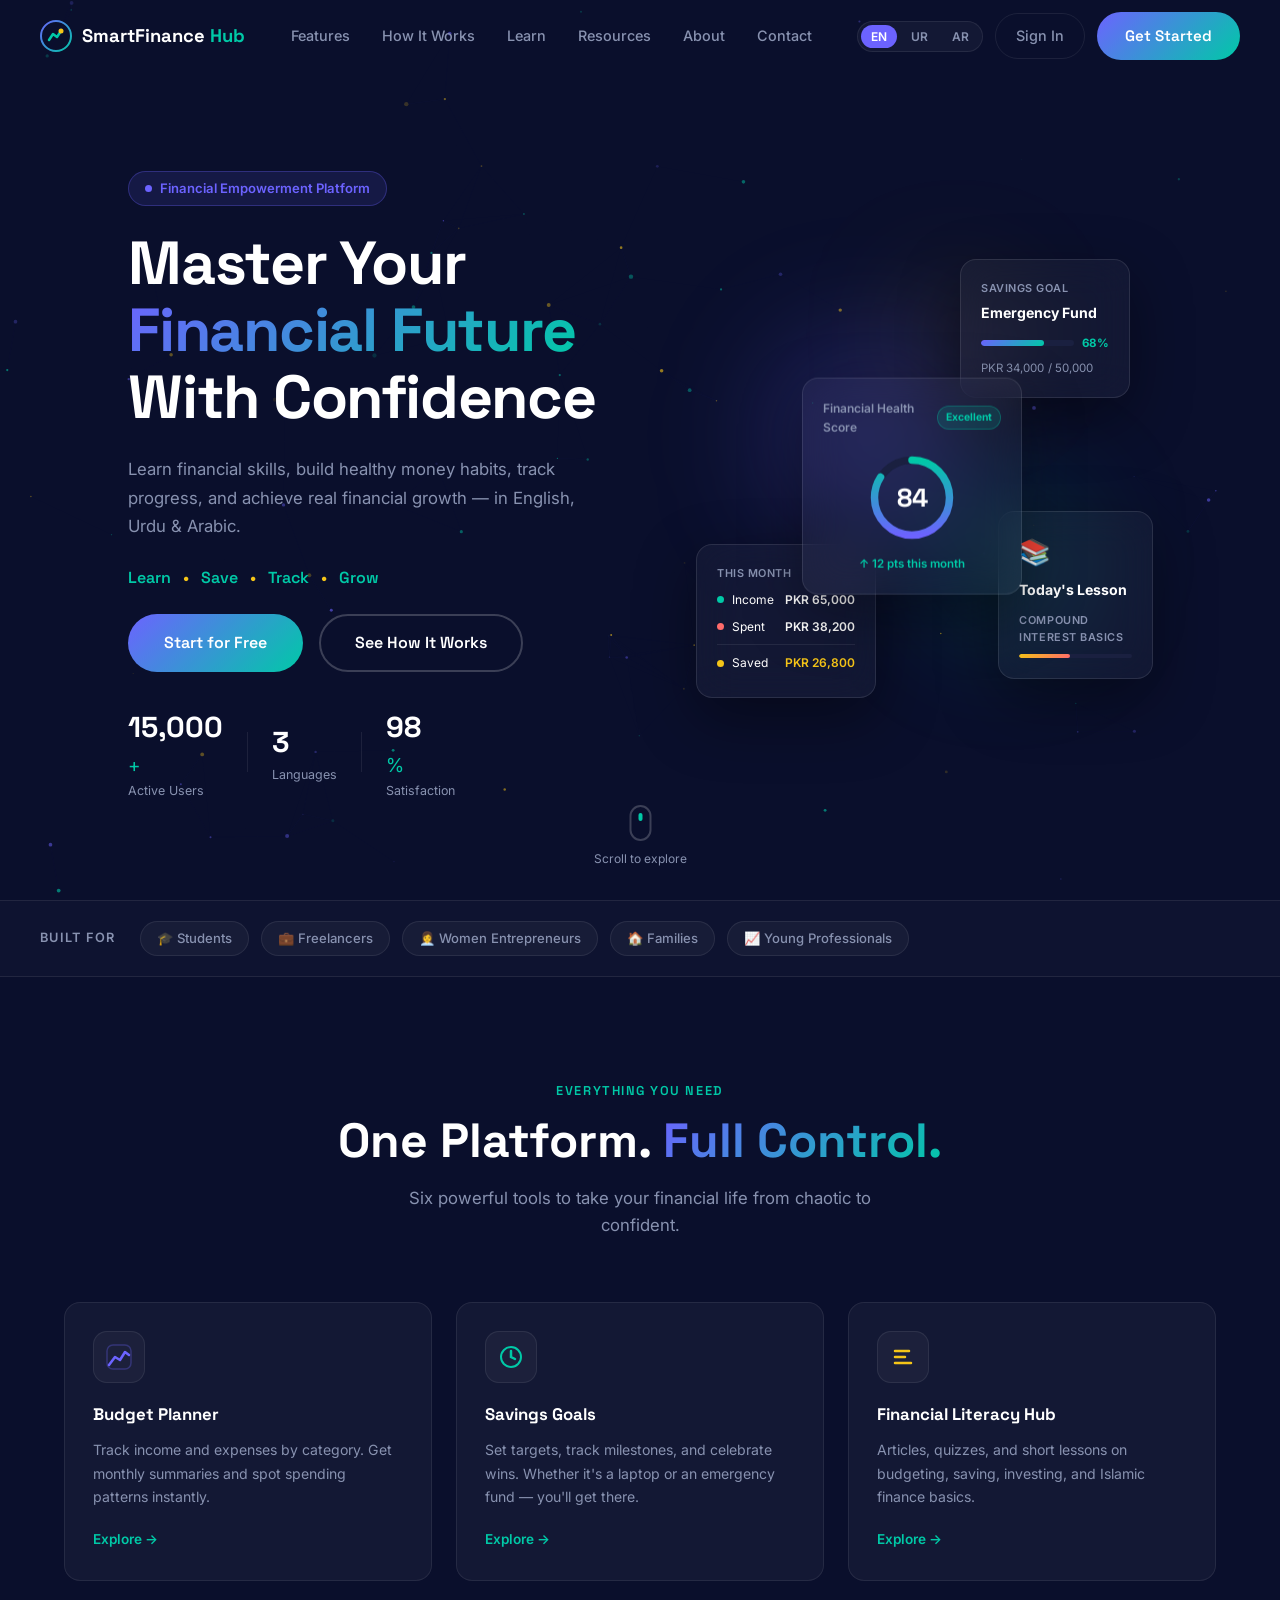
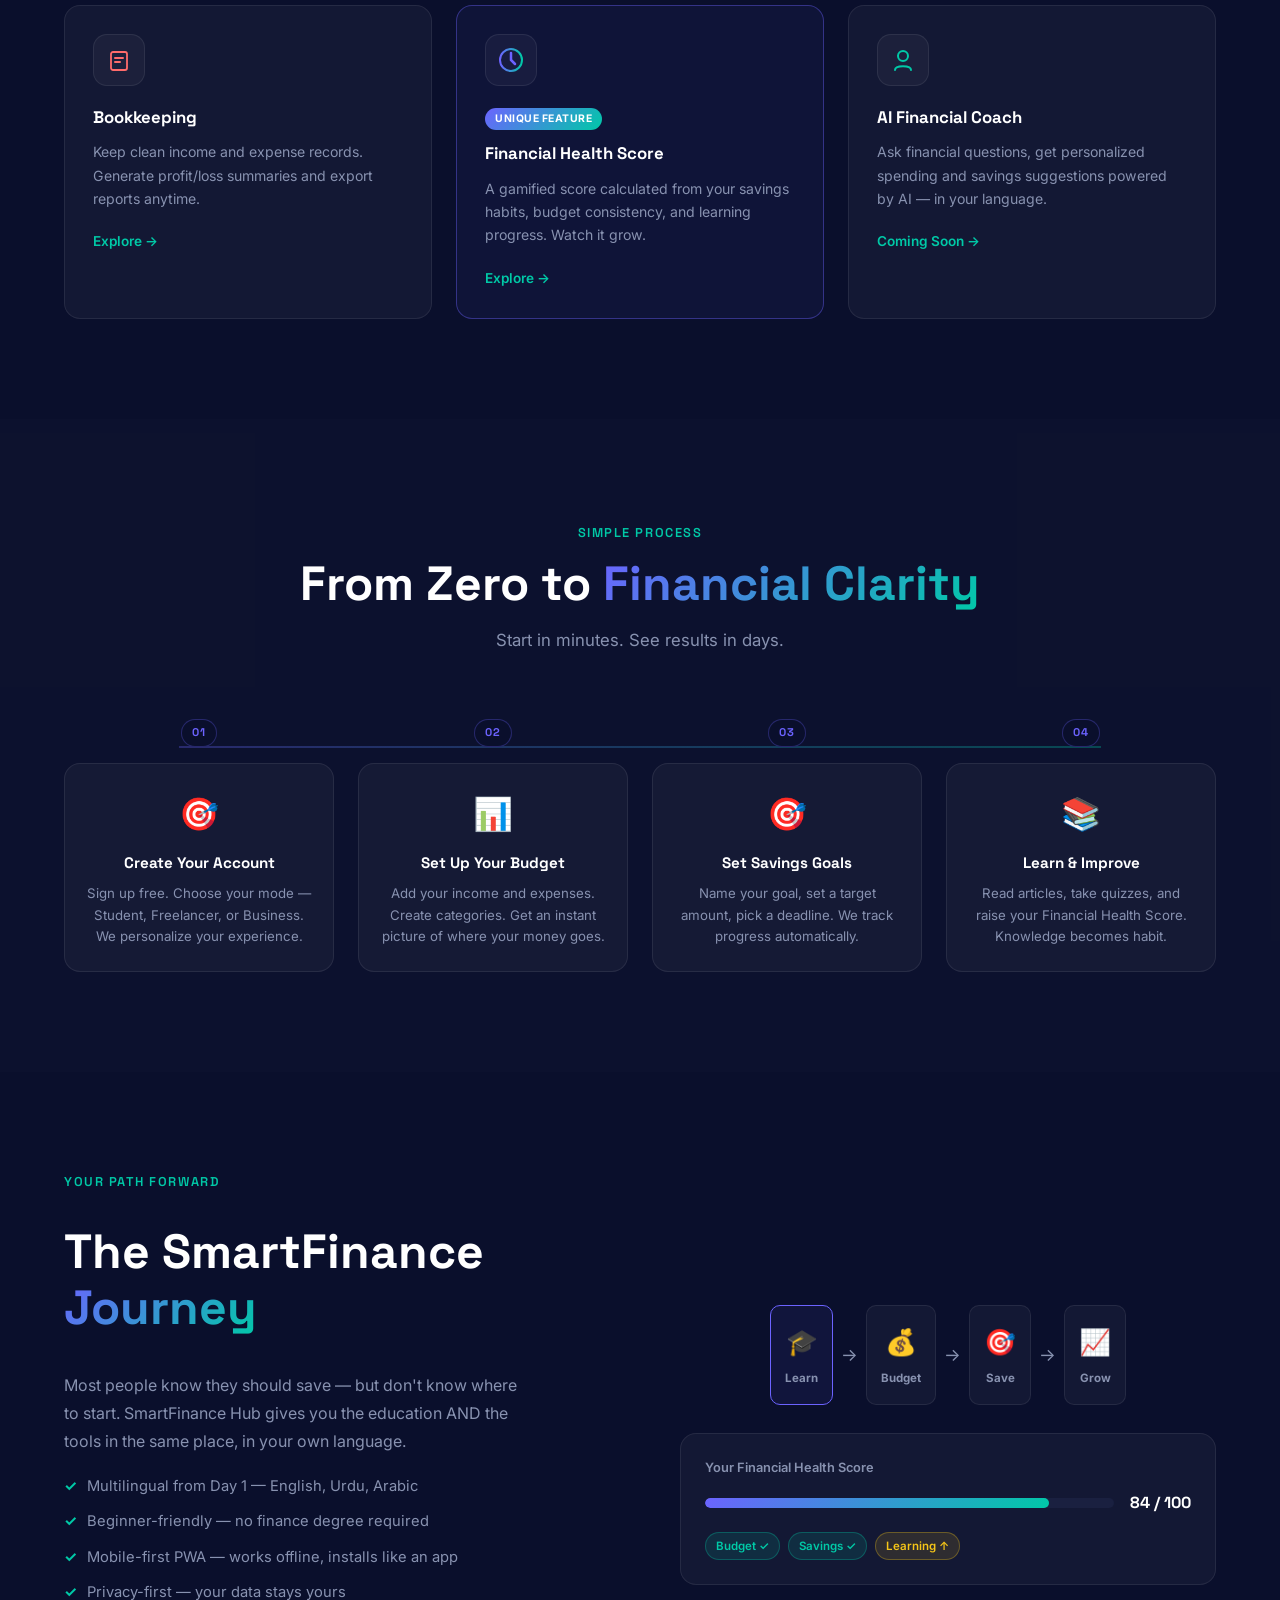
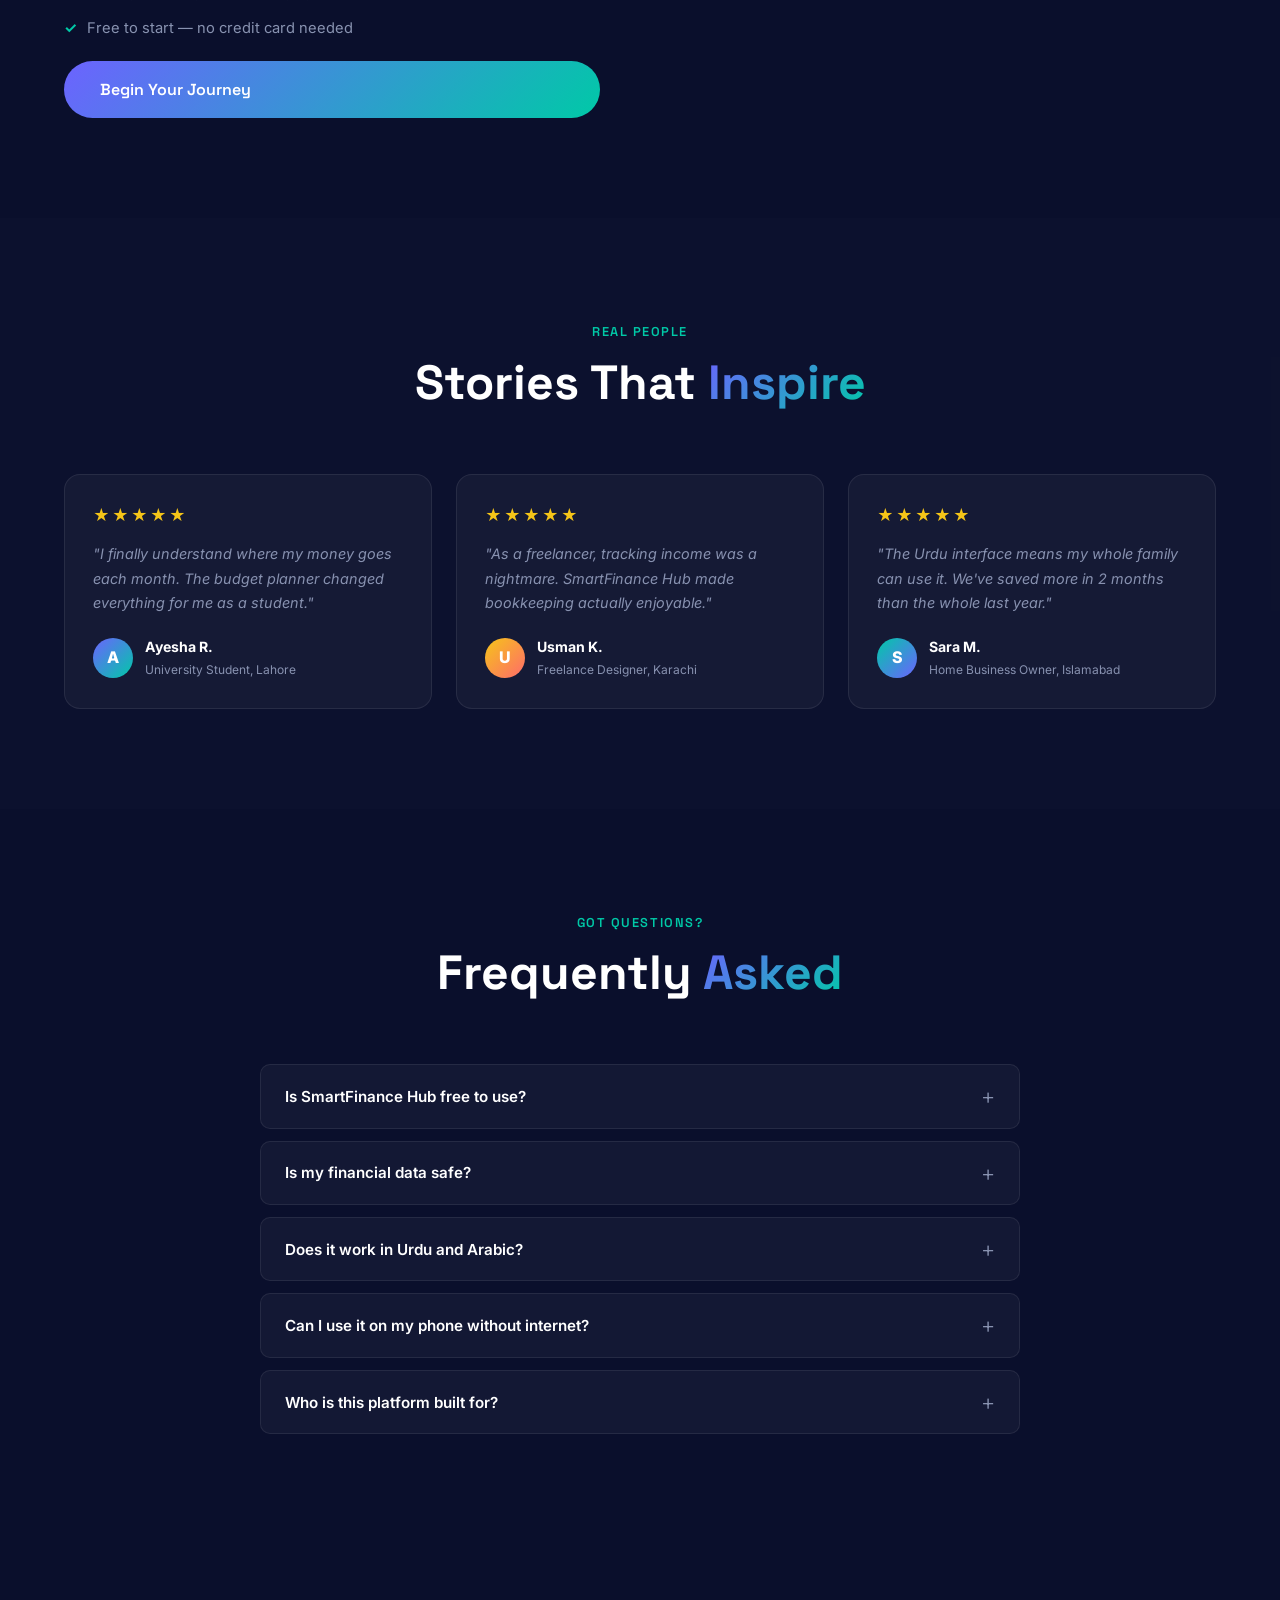
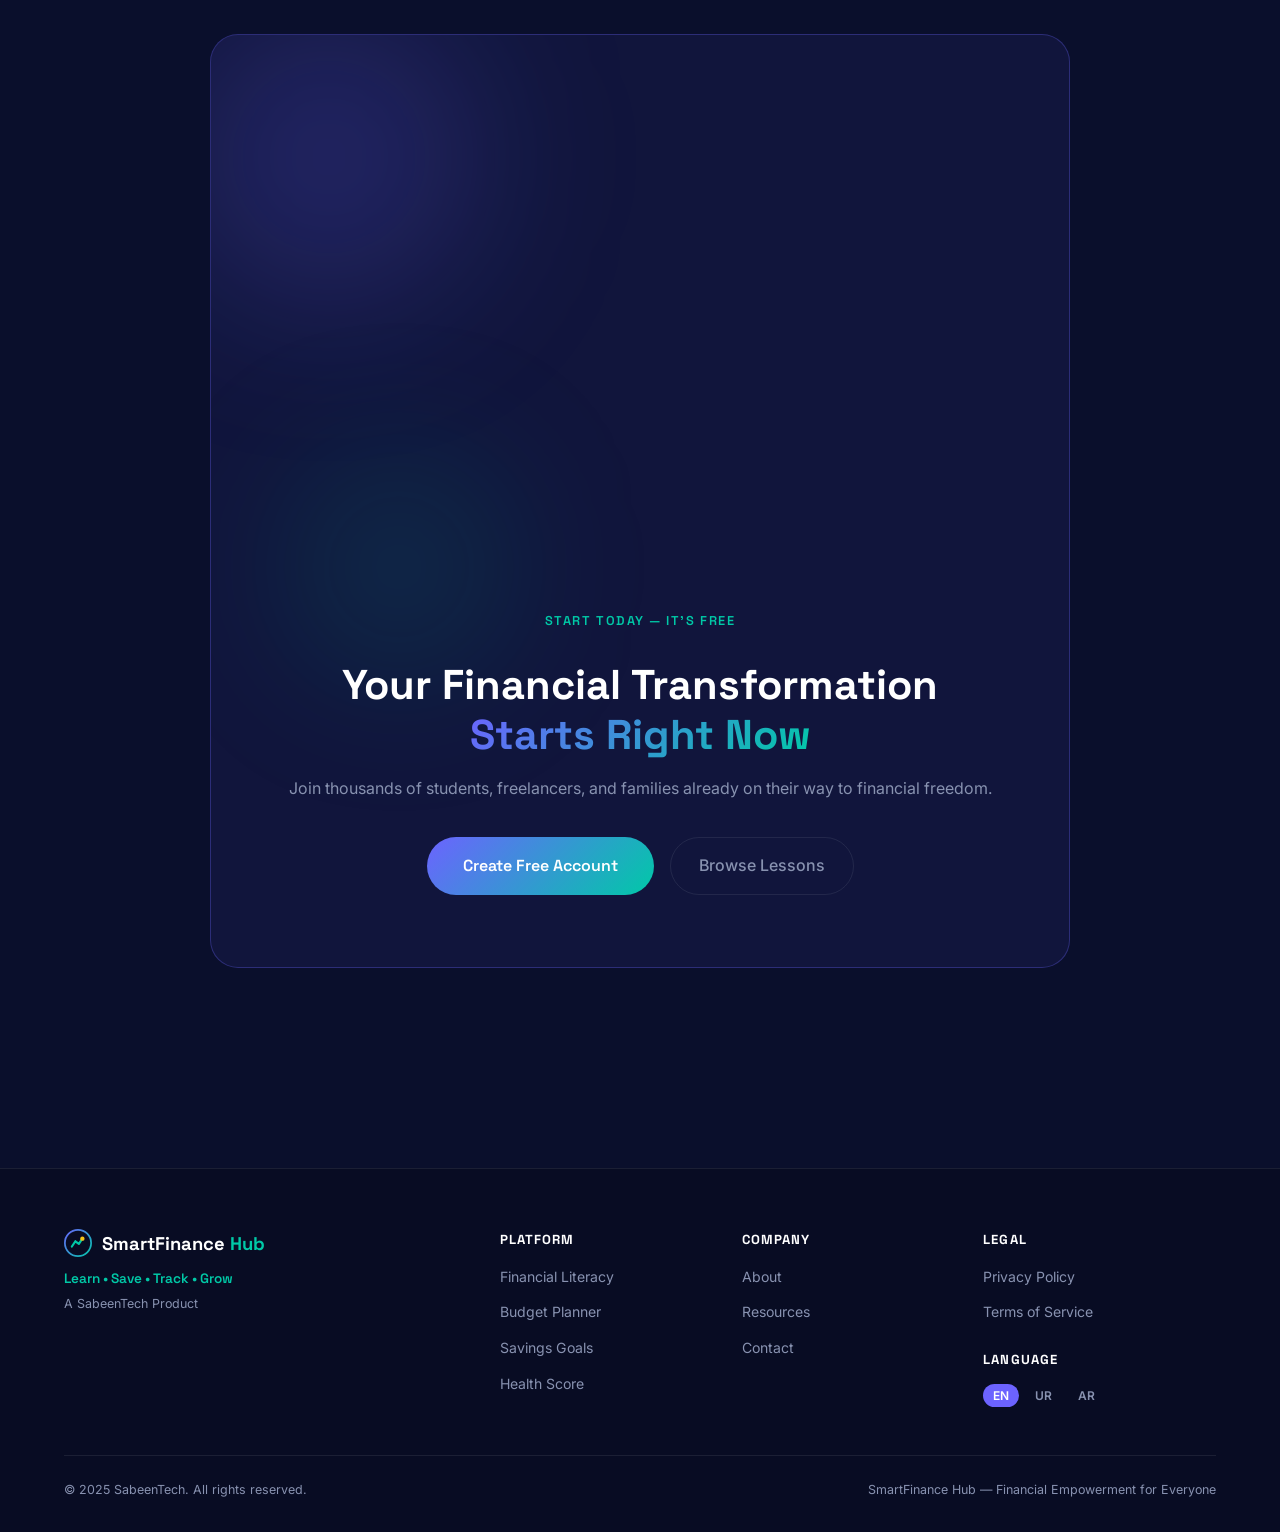
==== index.html @ 2ecd9e97 "Update index.html" ====
<!DOCTYPE html>
<html lang="en">
<head>
  <meta charset="UTF-8" />
  <meta name="viewport" content="width=device-width, initial-scale=1.0" />
  <meta name="theme-color" content="#0A0F2C" />
  <meta name="description" content="SmartFinance Hub – Learn, Save, Track, Grow. Your multilingual financial empowerment platform." />
  <title>SmartFinance Hub | Learn • Save • Track • Grow</title>
  <link rel="manifest" href="manifest.json" />
  <link rel="preconnect" href="https://fonts.googleapis.com" />
  <link rel="preconnect" href="https://fonts.gstatic.com" crossorigin />
  <link href="https://fonts.googleapis.com/css2?family=Inter:wght@300;400;500;600;700;800;900&family=Space+Grotesk:wght@400;500;600;700&display=swap" rel="stylesheet" />
  <link rel="stylesheet" href="css/style.css" />
  <link rel="stylesheet" href="css/components.css" />
</head>
<body>

<!-- ═══════════════════════════════════════════
     PARTICLE CANVAS (background)
═══════════════════════════════════════════ -->
<canvas id="particles"></canvas>

<!-- ═══════════════════════════════════════════
     NAVBAR
═══════════════════════════════════════════ -->
<nav class="navbar" id="navbar">
  <div class="nav-container">
    <a href="index.html" class="nav-logo">
      <div class="logo-icon">
        <svg width="32" height="32" viewBox="0 0 32 32" fill="none">
          <circle cx="16" cy="16" r="15" stroke="url(#lg1)" stroke-width="2"/>
          <path d="M9 20 L13 14 L17 17 L21 11" stroke="#00C9A7" stroke-width="2.5" stroke-linecap="round" stroke-linejoin="round"/>
          <circle cx="21" cy="11" r="2.5" fill="#F5C518"/>
          <defs>
            <linearGradient id="lg1" x1="0" y1="0" x2="32" y2="32" gradientUnits="userSpaceOnUse">
              <stop stop-color="#6C63FF"/><stop offset="1" stop-color="#00C9A7"/>
            </linearGradient>
          </defs>
        </svg>
      </div>
      <span class="logo-text">SmartFinance<span class="logo-accent"> Hub</span></span>
    </a>

    <ul class="nav-links" id="navLinks">
      <li><a href="#features" class="nav-link">Features</a></li>
      <li><a href="#how-it-works" class="nav-link">How It Works</a></li>
      <li><a href="pages/learn.html" class="nav-link">Learn</a></li>
      <li><a href="pages/resources.html" class="nav-link">Resources</a></li>
      <li><a href="pages/about.html" class="nav-link">About</a></li>
      <li><a href="pages/contact.html" class="nav-link">Contact</a></li>
    </ul>

    <div class="nav-actions">
      <div class="lang-switcher">
        <button class="lang-btn active" data-lang="en">EN</button>
        <button class="lang-btn" data-lang="ur">UR</button>
        <button class="lang-btn" data-lang="ar">AR</button>
      </div>
      <a href="auth/login.html" class="btn-ghost">Sign In</a>
      <a href="auth/signup.html" class="btn-primary">Get Started</a>
      <button class="hamburger" id="hamburger" aria-label="Menu">
        <span></span><span></span><span></span>
      </button>
    </div>
  </div>
</nav>

<!-- ═══════════════════════════════════════════
     HERO SECTION
═══════════════════════════════════════════ -->
<section class="hero" id="hero">
  <div class="hero-container">
    <div class="hero-left">
      <div class="hero-badge reveal">
        <span class="badge-dot"></span>
        Financial Empowerment Platform
      </div>
      <h1 class="hero-title reveal">
        Master Your<br/>
        <span class="gradient-text">Financial Future</span><br/>
        With Confidence
      </h1>
      <p class="hero-subtitle reveal">
        Learn financial skills, build healthy money habits, track progress, and achieve real financial growth — in English, Urdu & Arabic.
      </p>
      <div class="hero-tagline reveal">
        <span>Learn</span><span class="dot">•</span>
        <span>Save</span><span class="dot">•</span>
        <span>Track</span><span class="dot">•</span>
        <span>Grow</span>
      </div>
      <div class="hero-cta reveal">
        <a href="auth/signup.html" class="btn-primary btn-lg">Start for Free</a>
        <a href="#how-it-works" class="btn-outline btn-lg">See How It Works</a>
      </div>
      <div class="hero-stats reveal">
        <div class="stat">
          <span class="stat-num" data-target="15000">0</span><span class="stat-plus">+</span>
          <span class="stat-label">Active Users</span>
        </div>
        <div class="stat-divider"></div>
        <div class="stat">
          <span class="stat-num" data-target="3">0</span>
          <span class="stat-label">Languages</span>
        </div>
        <div class="stat-divider"></div>
        <div class="stat">
          <span class="stat-num" data-target="98">0</span><span class="stat-plus">%</span>
          <span class="stat-label">Satisfaction</span>
        </div>
      </div>
    </div>

    <div class="hero-right reveal">
      <div class="hero-3d-scene">
        <!-- Central Dashboard Card -->
        <div class="card-3d card-main float-1">
          <div class="card-header">
            <span class="card-title">Financial Health Score</span>
            <span class="score-badge">Excellent</span>
          </div>
          <div class="score-ring-wrap">
            <svg class="score-ring" viewBox="0 0 120 120">
              <circle cx="60" cy="60" r="50" fill="none" stroke="#1a2040" stroke-width="10"/>
              <circle cx="60" cy="60" r="50" fill="none" stroke="url(#scoreGrad)" stroke-width="10"
                stroke-dasharray="314" stroke-dashoffset="50" stroke-linecap="round"
                transform="rotate(-90 60 60)"/>
              <defs>
                <linearGradient id="scoreGrad" x1="0%" y1="0%" x2="100%" y2="0%">
                  <stop offset="0%" stop-color="#6C63FF"/>
                  <stop offset="100%" stop-color="#00C9A7"/>
                </linearGradient>
              </defs>
            </svg>
            <div class="score-value">84</div>
          </div>
          <div class="card-footer-row">
            <span class="up-arrow">↑ 12 pts this month</span>
          </div>
        </div>
        <!-- Learn Card -->
        <div class="card-3d card-learn float-1" style="animation-delay:1s">
          <div class="learn-icon">📚</div>
          <div class="mini-goal">Today's Lesson</div>
          <div class="mini-label">Compound Interest Basics</div>
          <div class="learn-progress">
            <div class="learn-bar" style="width:45%"></div>
          </div>
        </div>
        
        <!-- Savings Goal Card -->
        <div class="card-3d card-savings float-2">
          <div class="mini-label">Savings Goal</div>
          <div class="mini-goal">Emergency Fund</div>
          <div class="progress-bar-wrap">
            <div class="progress-bar-bg">
              <div class="progress-bar-fill" style="width:68%"></div>
            </div>
            <span class="progress-pct">68%</span>
          </div>
          <div class="mini-amounts">
            <span>PKR 34,000</span><span>/ 50,000</span>
          </div>
        </div>

        <!-- Budget Card -->
        <div class="card-3d card-budget float-3">
          <div class="mini-label">This Month</div>
          <div class="budget-row">
            <span class="budget-dot green"></span>
            <span>Income</span>
            <span class="budget-val">PKR 65,000</span>
          </div>
          <div class="budget-row">
            <span class="budget-dot red"></span>
            <span>Spent</span>
            <span class="budget-val">PKR 38,200</span>
          </div>
          <div class="budget-row saved">
            <span class="budget-dot gold"></span>
            <span>Saved</span>
            <span class="budget-val gold-txt">PKR 26,800</span>
          </div>
        </div>

        <!-- Glow Orbs -->
        <div class="orb orb-1"></div>
        <div class="orb orb-2"></div>
        <div class="orb orb-3"></div>
      </div>
    </div>
  </div>

  <!-- Scroll indicator -->
  <div class="scroll-indicator">
    <div class="scroll-mouse"><div class="scroll-wheel"></div></div>
    <span>Scroll to explore</span>
  </div>
</section>

<!-- ═══════════════════════════════════════════
     TRUSTED BY STRIP
═══════════════════════════════════════════ -->
<section class="trusted-strip">
  <div class="strip-container">
    <span class="strip-label">Built for</span>
    <div class="strip-tags">
      <span class="strip-tag">🎓 Students</span>
      <span class="strip-tag">💼 Freelancers</span>
      <span class="strip-tag">👩‍💼 Women Entrepreneurs</span>
      <span class="strip-tag">🏠 Families</span>
      <span class="strip-tag">📈 Young Professionals</span>
    </div>
  </div>
</section>

<!-- ═══════════════════════════════════════════
     FEATURES SECTION
═══════════════════════════════════════════ -->
<section class="features" id="features">
  <div class="section-container">
    <div class="section-header reveal">
      <div class="section-eyebrow">Everything You Need</div>
      <h2 class="section-title">One Platform. <span class="gradient-text">Full Control.</span></h2>
      <p class="section-sub">Six powerful tools to take your financial life from chaotic to confident.</p>
    </div>

    <div class="features-grid">

      <div class="feature-card reveal" data-delay="0">
        <div class="feature-icon-wrap" style="--icon-color:#6C63FF">
          <svg width="28" height="28" fill="none" viewBox="0 0 28 28">
            <path d="M4 22 L10 14 L15 17 L20 9 L24 12" stroke="#6C63FF" stroke-width="2.5" stroke-linecap="round" stroke-linejoin="round"/>
            <rect x="2" y="2" width="24" height="24" rx="6" stroke="#6C63FF" stroke-width="1.5" opacity="0.3"/>
          </svg>
        </div>
        <h3 class="feature-title">Budget Planner</h3>
        <p class="feature-desc">Track income and expenses by category. Get monthly summaries and spot spending patterns instantly.</p>
        <a href="pages/budget.html" class="feature-link">Explore →</a>
      </div>

      <div class="feature-card reveal" data-delay="100">
        <div class="feature-icon-wrap" style="--icon-color:#00C9A7">
          <svg width="28" height="28" fill="none" viewBox="0 0 28 28">
            <circle cx="14" cy="14" r="10" stroke="#00C9A7" stroke-width="2"/>
            <path d="M14 8 L14 14 L18 16" stroke="#00C9A7" stroke-width="2.5" stroke-linecap="round"/>
          </svg>
        </div>
        <h3 class="feature-title">Savings Goals</h3>
        <p class="feature-desc">Set targets, track milestones, and celebrate wins. Whether it's a laptop or an emergency fund — you'll get there.</p>
        <a href="pages/savings.html" class="feature-link">Explore →</a>
      </div>

      <div class="feature-card reveal" data-delay="200">
        <div class="feature-icon-wrap" style="--icon-color:#F5C518">
          <svg width="28" height="28" fill="none" viewBox="0 0 28 28">
            <path d="M6 20 h16 M6 14 h10 M6 8 h14" stroke="#F5C518" stroke-width="2.5" stroke-linecap="round"/>
          </svg>
        </div>
        <h3 class="feature-title">Financial Literacy Hub</h3>
        <p class="feature-desc">Articles, quizzes, and short lessons on budgeting, saving, investing, and Islamic finance basics.</p>
        <a href="pages/learn.html" class="feature-link">Explore →</a>
      </div>

      <div class="feature-card reveal" data-delay="0">
        <div class="feature-icon-wrap" style="--icon-color:#FF6B6B">
          <svg width="28" height="28" fill="none" viewBox="0 0 28 28">
            <path d="M8 6 h12 a2 2 0 0 1 2 2 v14 a2 2 0 0 1 -2 2 H8 a2 2 0 0 1 -2 -2 V8 a2 2 0 0 1 2 -2z" stroke="#FF6B6B" stroke-width="1.8"/>
            <path d="M10 12 h8 M10 16 h5" stroke="#FF6B6B" stroke-width="2" stroke-linecap="round"/>
          </svg>
        </div>
        <h3 class="feature-title">Bookkeeping</h3>
        <p class="feature-desc">Keep clean income and expense records. Generate profit/loss summaries and export reports anytime.</p>
        <a href="pages/resources.html" class="feature-link">Explore →</a>
      </div>

      <div class="feature-card reveal card-highlight" data-delay="100">
        <div class="feature-icon-wrap" style="--icon-color:#6C63FF">
          <svg width="28" height="28" fill="none" viewBox="0 0 28 28">
            <circle cx="14" cy="14" r="11" stroke="url(#fgrad)" stroke-width="2"/>
            <path d="M14 7 v7 l4 4" stroke="#6C63FF" stroke-width="2.5" stroke-linecap="round"/>
            <defs>
              <linearGradient id="fgrad"><stop stop-color="#6C63FF"/><stop offset="1" stop-color="#00C9A7"/></linearGradient>
            </defs>
          </svg>
        </div>
        <div class="card-new-badge">Unique Feature</div>
        <h3 class="feature-title">Financial Health Score</h3>
        <p class="feature-desc">A gamified score calculated from your savings habits, budget consistency, and learning progress. Watch it grow.</p>
        <a href="pages/score.html" class="feature-link">Explore →</a>
      </div>

      <div class="feature-card reveal" data-delay="200">
        <div class="feature-icon-wrap" style="--icon-color:#00C9A7">
          <svg width="28" height="28" fill="none" viewBox="0 0 28 28">
            <circle cx="14" cy="10" r="5" stroke="#00C9A7" stroke-width="2"/>
            <path d="M6 24 c0 -5 16 -5 16 0" stroke="#00C9A7" stroke-width="2" stroke-linecap="round"/>
          </svg>
        </div>
        <h3 class="feature-title">AI Financial Coach</h3>
        <p class="feature-desc">Ask financial questions, get personalized spending and savings suggestions powered by AI — in your language.</p>
        <a href="auth/signup.html" class="feature-link">Coming Soon →</a>
      </div>

    </div>
  </div>
</section>

<!-- ═══════════════════════════════════════════
     HOW IT WORKS
═══════════════════════════════════════════ -->
<section class="how-it-works" id="how-it-works">
  <div class="section-container">
    <div class="section-header reveal">
      <div class="section-eyebrow">Simple Process</div>
      <h2 class="section-title">From Zero to <span class="gradient-text">Financial Clarity</span></h2>
      <p class="section-sub">Start in minutes. See results in days.</p>
    </div>

    <div class="steps-wrap">
      <div class="steps-line"></div>

      <div class="step reveal" data-delay="0">
        <div class="step-num">01</div>
        <div class="step-card">
          <div class="step-icon">🎯</div>
          <h3>Create Your Account</h3>
          <p>Sign up free. Choose your mode — Student, Freelancer, or Business. We personalize your experience.</p>
        </div>
      </div>

      <div class="step reveal" data-delay="150">
        <div class="step-num">02</div>
        <div class="step-card">
          <div class="step-icon">📊</div>
          <h3>Set Up Your Budget</h3>
          <p>Add your income and expenses. Create categories. Get an instant picture of where your money goes.</p>
        </div>
      </div>

      <div class="step reveal" data-delay="300">
        <div class="step-num">03</div>
        <div class="step-card">
          <div class="step-icon">🎯</div>
          <h3>Set Savings Goals</h3>
          <p>Name your goal, set a target amount, pick a deadline. We track progress automatically.</p>
        </div>
      </div>

      <div class="step reveal" data-delay="450">
        <div class="step-num">04</div>
        <div class="step-card">
          <div class="step-icon">📚</div>
          <h3>Learn & Improve</h3>
          <p>Read articles, take quizzes, and raise your Financial Health Score. Knowledge becomes habit.</p>
        </div>
      </div>

    </div>
  </div>
</section>

<!-- ═══════════════════════════════════════════
     FINANCIAL JOURNEY SECTION
═══════════════════════════════════════════ -->
<section class="journey" id="journey">
  <div class="section-container">
    <div class="journey-inner reveal">
      <div class="journey-text">
        <div class="section-eyebrow">Your Path Forward</div>
        <h2 class="section-title">The SmartFinance <span class="gradient-text">Journey</span></h2>
        <p class="journey-desc">Most people know they should save — but don't know where to start. SmartFinance Hub gives you the education AND the tools in the same place, in your own language.</p>
        <ul class="journey-list">
          <li><span class="check">✓</span> Multilingual from Day 1 — English, Urdu, Arabic</li>
          <li><span class="check">✓</span> Beginner-friendly — no finance degree required</li>
          <li><span class="check">✓</span> Mobile-first PWA — works offline, installs like an app</li>
          <li><span class="check">✓</span> Privacy-first — your data stays yours</li>
          <li><span class="check">✓</span> Free to start — no credit card needed</li>
        </ul>
        <a href="auth/signup.html" class="btn-primary btn-lg">Begin Your Journey</a>
      </div>
      <div class="journey-visual">
        <div class="journey-flow">
          <div class="jf-step active">
            <div class="jf-icon">🎓</div>
            <div class="jf-label">Learn</div>
          </div>
          <div class="jf-arrow">→</div>
          <div class="jf-step">
            <div class="jf-icon">💰</div>
            <div class="jf-label">Budget</div>
          </div>
          <div class="jf-arrow">→</div>
          <div class="jf-step">
            <div class="jf-icon">🎯</div>
            <div class="jf-label">Save</div>
          </div>
          <div class="jf-arrow">→</div>
          <div class="jf-step">
            <div class="jf-icon">📈</div>
            <div class="jf-label">Grow</div>
          </div>
        </div>
        <div class="journey-score-card">
          <div class="jsc-label">Your Financial Health Score</div>
          <div class="jsc-score-wrap">
            <div class="jsc-bar-bg">
              <div class="jsc-bar-fill animated-bar"></div>
            </div>
            <span class="jsc-num">84 / 100</span>
          </div>
          <div class="jsc-tags">
            <span class="jsc-tag green">Budget ✓</span>
            <span class="jsc-tag green">Savings ✓</span>
            <span class="jsc-tag gold">Learning ↑</span>
          </div>
        </div>
      </div>
    </div>
  </div>
</section>

<!-- ═══════════════════════════════════════════
     TESTIMONIALS
═══════════════════════════════════════════ -->
<section class="testimonials" id="testimonials">
  <div class="section-container">
    <div class="section-header reveal">
      <div class="section-eyebrow">Real People</div>
      <h2 class="section-title">Stories That <span class="gradient-text">Inspire</span></h2>
    </div>
    <div class="testimonials-grid">

      <div class="testi-card reveal" data-delay="0">
        <div class="testi-stars">★★★★★</div>
        <p class="testi-text">"I finally understand where my money goes each month. The budget planner changed everything for me as a student."</p>
        <div class="testi-author">
          <div class="testi-avatar" style="background: linear-gradient(135deg,#6C63FF,#00C9A7)">A</div>
          <div>
            <div class="testi-name">Ayesha R.</div>
            <div class="testi-role">University Student, Lahore</div>
          </div>
        </div>
      </div>

      <div class="testi-card reveal" data-delay="150">
        <div class="testi-stars">★★★★★</div>
        <p class="testi-text">"As a freelancer, tracking income was a nightmare. SmartFinance Hub made bookkeeping actually enjoyable."</p>
        <div class="testi-author">
          <div class="testi-avatar" style="background: linear-gradient(135deg,#F5C518,#FF6B6B)">U</div>
          <div>
            <div class="testi-name">Usman K.</div>
            <div class="testi-role">Freelance Designer, Karachi</div>
          </div>
        </div>
      </div>

      <div class="testi-card reveal" data-delay="300">
        <div class="testi-stars">★★★★★</div>
        <p class="testi-text">"The Urdu interface means my whole family can use it. We've saved more in 2 months than the whole last year."</p>
        <div class="testi-author">
          <div class="testi-avatar" style="background: linear-gradient(135deg,#00C9A7,#6C63FF)">S</div>
          <div>
            <div class="testi-name">Sara M.</div>
            <div class="testi-role">Home Business Owner, Islamabad</div>
          </div>
        </div>
      </div>

    </div>
  </div>
</section>

<!-- ═══════════════════════════════════════════
     FAQ
═══════════════════════════════════════════ -->
<section class="faq" id="faq">
  <div class="section-container">
    <div class="section-header reveal">
      <div class="section-eyebrow">Got Questions?</div>
      <h2 class="section-title">Frequently <span class="gradient-text">Asked</span></h2>
    </div>
    <div class="faq-list">

      <div class="faq-item reveal">
        <button class="faq-question">Is SmartFinance Hub free to use?
          <span class="faq-icon">+</span>
        </button>
        <div class="faq-answer">Yes. Core features including Budget Planner, Savings Goals, and the Financial Literacy Hub are completely free. Advanced features may be part of a future Pro plan.</div>
      </div>

      <div class="faq-item reveal">
        <button class="faq-question">Is my financial data safe?
          <span class="faq-icon">+</span>
        </button>
        <div class="faq-answer">Absolutely. We use password hashing, encrypted sessions, HTTPS, and strict database rules so no user can ever see another user's data. Your data is yours alone.</div>
      </div>

      <div class="faq-item reveal">
        <button class="faq-question">Does it work in Urdu and Arabic?
          <span class="faq-icon">+</span>
        </button>
        <div class="faq-answer">Yes. SmartFinance Hub is multilingual from day one — English, Urdu, and Arabic. You can switch languages from the top navigation bar at any time.</div>
      </div>

      <div class="faq-item reveal">
        <button class="faq-question">Can I use it on my phone without internet?
          <span class="faq-icon">+</span>
        </button>
        <div class="faq-answer">SmartFinance Hub is a Progressive Web App (PWA). You can install it to your home screen like a native app, and key features work offline.</div>
      </div>

      <div class="faq-item reveal">
        <button class="faq-question">Who is this platform built for?
          <span class="faq-icon">+</span>
        </button>
        <div class="faq-answer">Students, fresh graduates, young professionals, freelancers, women entrepreneurs, and families who want to learn financial skills and manage money better.</div>
      </div>

    </div>
  </div>
</section>

<!-- ═══════════════════════════════════════════
     CTA SECTION
═══════════════════════════════════════════ -->
<section class="cta-section">
  <div class="section-container">
    <div class="cta-card reveal">
      <div class="cta-orb cta-orb-1"></div>
      <div class="cta-orb cta-orb-2"></div>
      <div class="section-eyebrow" style="color:#00C9A7">Start Today — It's Free</div>
      <h2 class="cta-title">Your Financial Transformation<br/><span class="gradient-text">Starts Right Now</span></h2>
      <p class="cta-sub">Join thousands of students, freelancers, and families already on their way to financial freedom.</p>
      <div class="cta-actions">
        <a href="auth/signup.html" class="btn-primary btn-lg">Create Free Account</a>
        <a href="pages/learn.html" class="btn-ghost btn-lg">Browse Lessons</a>
      </div>
    </div>
  </div>
</section>

<!-- ═══════════════════════════════════════════
     FOOTER
═══════════════════════════════════════════ -->
<footer class="footer">
  <div class="footer-container">
    <div class="footer-top">
      <div class="footer-brand">
        <a href="index.html" class="nav-logo">
          <div class="logo-icon">
            <svg width="28" height="28" viewBox="0 0 32 32" fill="none">
              <circle cx="16" cy="16" r="15" stroke="url(#flg)" stroke-width="2"/>
              <path d="M9 20 L13 14 L17 17 L21 11" stroke="#00C9A7" stroke-width="2.5" stroke-linecap="round" stroke-linejoin="round"/>
              <circle cx="21" cy="11" r="2.5" fill="#F5C518"/>
              <defs><linearGradient id="flg" x1="0" y1="0" x2="32" y2="32" gradientUnits="userSpaceOnUse"><stop stop-color="#6C63FF"/><stop offset="1" stop-color="#00C9A7"/></linearGradient></defs>
            </svg>
          </div>
          <span class="logo-text">SmartFinance<span class="logo-accent"> Hub</span></span>
        </a>
        <p class="footer-tagline">Learn • Save • Track • Grow</p>
        <p class="footer-brand-sub">A SabeenTech Product</p>
      </div>

      <div class="footer-links-group">
        <h4>Platform</h4>
        <ul>
          <li><a href="pages/learn.html">Financial Literacy</a></li>
          <li><a href="pages/budget.html">Budget Planner</a></li>
          <li><a href="pages/savings.html">Savings Goals</a></li>
          <li><a href="pages/score.html">Health Score</a></li>
        </ul>
      </div>

      <div class="footer-links-group">
        <h4>Company</h4>
        <ul>
          <li><a href="pages/about.html">About</a></li>
          <li><a href="pages/resources.html">Resources</a></li>
          <li><a href="pages/contact.html">Contact</a></li>
        </ul>
      </div>

      <div class="footer-links-group">
        <h4>Legal</h4>
        <ul>
          <li><a href="#">Privacy Policy</a></li>
          <li><a href="#">Terms of Service</a></li>
        </ul>
        <h4 style="margin-top:1.5rem">Language</h4>
        <div class="footer-lang">
          <button class="lang-btn active">EN</button>
          <button class="lang-btn">UR</button>
          <button class="lang-btn">AR</button>
        </div>
      </div>
    </div>

    <div class="footer-bottom">
      <span>© 2025 SabeenTech. All rights reserved.</span>
      <span>SmartFinance Hub — Financial Empowerment for Everyone</span>
    </div>
  </div>
</footer>

<link rel="stylesheet" href="css/style.css" />
<script src="js/animations.js"></script>
<script src="js/app.js"></script>
<script src="js/pwa.js"></script>
</body>
</html>
---- css/style.css ----
/* ═══════════════════════════════════════════
   SMARTFINANCE HUB — style.css
   Color Palette:
   Navy:   #0A0F2C   Gold:   #F5C518
   Emerald:#00C9A7   Purple: #6C63FF
   Red:    #FF6B6B   White:  #FFFFFF
═══════════════════════════════════════════ */

:root {
  --navy:    #0A0F2C;
  --navy-2:  #111827;
  --navy-3:  #1a2040;
  --gold:    #F5C518;
  --emerald: #00C9A7;
  --purple:  #6C63FF;
  --red:     #FF6B6B;
  --white:   #FFFFFF;
  --muted:   #8892b0;
  --card-bg: rgba(255,255,255,0.04);
  --card-border: rgba(255,255,255,0.08);
  --grad-1: linear-gradient(135deg, #6C63FF, #00C9A7);
  --grad-2: linear-gradient(135deg, #F5C518, #FF6B6B);
  --shadow: 0 20px 60px rgba(0,0,0,0.4);
  --radius: 16px;
  --radius-sm: 10px;
  --font-main: 'Space Grotesk', sans-serif;
  --font-body: 'Inter', sans-serif;
  --transition: 0.35s cubic-bezier(0.4,0,0.2,1);
}

*, *::before, *::after { box-sizing: border-box; margin: 0; padding: 0; }

html { scroll-behavior: smooth; }

body {
  background: var(--navy);
  color: var(--white);
  font-family: var(--font-body);
  line-height: 1.6;
  overflow-x: hidden;
  position: relative;
}

/* ── CANVAS PARTICLES ── */
#particles {
  position: fixed;
  inset: 0;
  z-index: 0;
  pointer-events: none;
}

/* ── GLOBAL GRADIENT TEXT ── */
.gradient-text {
  background: var(--grad-1);
  -webkit-background-clip: text;
  -webkit-text-fill-color: transparent;
  background-clip: text;
}

/* ── BUTTONS ── */
.btn-primary {
  display: inline-flex;
  align-items: center;
  gap: 8px;
  background: var(--grad-1);
  color: var(--white);
  padding: 12px 28px;
  border-radius: 50px;
  font-family: var(--font-main);
  font-weight: 600;
  font-size: 0.95rem;
  text-decoration: none;
  border: none;
  cursor: pointer;
  transition: var(--transition);
  position: relative;
  overflow: hidden;
  z-index: 1;
}
.btn-primary::before {
  content: '';
  position: absolute;
  inset: 0;
  background: rgba(255,255,255,0.15);
  opacity: 0;
  transition: var(--transition);
}
.btn-primary:hover::before { opacity: 1; }
.btn-primary:hover { transform: translateY(-2px); box-shadow: 0 10px 30px rgba(108,99,255,0.4); }

.btn-primary.btn-lg { padding: 16px 36px; font-size: 1rem; }

.btn-outline {
  display: inline-flex;
  align-items: center;
  gap: 8px;
  background: transparent;
  color: var(--white);
  padding: 12px 28px;
  border-radius: 50px;
  font-family: var(--font-main);
  font-weight: 600;
  font-size: 0.95rem;
  text-decoration: none;
  border: 2px solid rgba(255,255,255,0.2);
  cursor: pointer;
  transition: var(--transition);
}
.btn-outline:hover { border-color: var(--emerald); color: var(--emerald); transform: translateY(-2px); }
.btn-outline.btn-lg { padding: 14px 34px; font-size: 1rem; }

.btn-ghost {
  display: inline-flex;
  align-items: center;
  gap: 6px;
  background: transparent;
  color: var(--muted);
  padding: 10px 20px;
  border-radius: 50px;
  font-family: var(--font-body);
  font-weight: 500;
  font-size: 0.9rem;
  text-decoration: none;
  border: 1px solid var(--card-border);
  transition: var(--transition);
  cursor: pointer;
}
.btn-ghost:hover { color: var(--white); border-color: rgba(255,255,255,0.3); }
.btn-ghost.btn-lg { padding: 14px 28px; font-size: 1rem; }

/* ── SECTION COMMON ── */
.section-container {
  max-width: 1200px;
  margin: 0 auto;
  padding: 100px 24px;
  position: relative;
  z-index: 2;
}

.section-header {
  text-align: center;
  margin-bottom: 64px;
}

.section-eyebrow {
  display: inline-block;
  color: var(--emerald);
  font-family: var(--font-main);
  font-weight: 600;
  font-size: 0.8rem;
  letter-spacing: 0.12em;
  text-transform: uppercase;
  margin-bottom: 12px;
}

.section-title {
  font-family: var(--font-main);
  font-size: clamp(2rem, 5vw, 3rem);
  font-weight: 700;
  line-height: 1.15;
  margin-bottom: 16px;
}

.section-sub {
  color: var(--muted);
  font-size: 1.05rem;
  max-width: 540px;
  margin: 0 auto;
}

/* ══════════════════════════════
   NAVBAR
══════════════════════════════ */
.navbar {
  position: fixed;
  top: 0; left: 0; right: 0;
  z-index: 1000;
  padding: 0 24px;
  transition: var(--transition);
}
.navbar.scrolled {
  background: rgba(10,15,44,0.92);
  backdrop-filter: blur(20px);
  border-bottom: 1px solid var(--card-border);
}
.nav-container {
  max-width: 1200px;
  margin: 0 auto;
  display: flex;
  align-items: center;
  justify-content: space-between;
  height: 72px;
  gap: 24px;
}
.nav-logo {
  display: flex;
  align-items: center;
  gap: 10px;
  text-decoration: none;
  flex-shrink: 0;
}
.logo-icon { display: flex; align-items: center; }
.logo-text {
  font-family: var(--font-main);
  font-weight: 700;
  font-size: 1.15rem;
  color: var(--white);
}
.logo-accent { color: var(--emerald); }

.nav-links {
  display: flex;
  list-style: none;
  gap: 4px;
}
.nav-link {
  color: var(--muted);
  text-decoration: none;
  font-size: 0.9rem;
  font-weight: 500;
  padding: 6px 14px;
  border-radius: 50px;
  transition: var(--transition);
}
.nav-link:hover { color: var(--white); background: var(--card-bg); }

.nav-actions {
  display: flex;
  align-items: center;
  gap: 12px;
  flex-shrink: 0;
}

.lang-switcher {
  display: flex;
  gap: 4px;
  background: var(--card-bg);
  border: 1px solid var(--card-border);
  border-radius: 50px;
  padding: 3px;
}
.lang-btn {
  background: transparent;
  border: none;
  color: var(--muted);
  font-size: 0.75rem;
  font-weight: 600;
  padding: 4px 10px;
  border-radius: 50px;
  cursor: pointer;
  transition: var(--transition);
  font-family: var(--font-body);
}
.lang-btn.active { background: var(--purple); color: var(--white); }
.lang-btn:hover:not(.active) { color: var(--white); }

.hamburger {
  display: none;
  flex-direction: column;
  gap: 5px;
  background: none;
  border: none;
  cursor: pointer;
  padding: 6px;
}
.hamburger span {
  display: block;
  width: 24px;
  height: 2px;
  background: var(--white);
  border-radius: 2px;
  transition: var(--transition);
}

/* ══════════════════════════════
   HERO
══════════════════════════════ */
.hero {
  min-height: 100vh;
  display: flex;
  align-items: center;
  position: relative;
  z-index: 2;
  padding-top: 72px;
}
.hero-container {
  max-width: 1200px;
  margin: 0 auto;
  padding: 60px 24px;
  display: grid;
  grid-template-columns: 1fr 1fr;
  gap: 64px;
  align-items: center;
}
.hero-left { display: flex; flex-direction: column; gap: 24px; }

.hero-badge {
  display: inline-flex;
  align-items: center;
  gap: 8px;
  background: rgba(108,99,255,0.12);
  border: 1px solid rgba(108,99,255,0.3);
  color: var(--purple);
  padding: 6px 16px;
  border-radius: 50px;
  font-size: 0.82rem;
  font-weight: 600;
  width: fit-content;
}
.badge-dot {
  width: 7px; height: 7px;
  border-radius: 50%;
  background: var(--purple);
  animation: pulse 2s infinite;
}
@keyframes pulse {
  0%,100% { box-shadow: 0 0 0 0 rgba(108,99,255,0.6); }
  50% { box-shadow: 0 0 0 6px rgba(108,99,255,0); }
}

.hero-title {
  font-family: var(--font-main);
  font-size: clamp(2.4rem, 5.5vw, 3.8rem);
  font-weight: 800;
  line-height: 1.1;
  letter-spacing: -0.02em;
}

.hero-subtitle {
  color: var(--muted);
  font-size: 1.05rem;
  line-height: 1.7;
  max-width: 480px;
}

.hero-tagline {
  display: flex;
  align-items: center;
  gap: 12px;
  font-family: var(--font-main);
  font-weight: 600;
  font-size: 1rem;
}
.hero-tagline span:not(.dot) { color: var(--emerald); }
.dot { color: var(--gold); }

.hero-cta { display: flex; gap: 16px; flex-wrap: wrap; align-items: center; }

.hero-stats {
  display: flex;
  align-items: center;
  gap: 24px;
  padding-top: 8px;
}
.stat { display: flex; flex-direction: column; }
.stat-num {
  font-family: var(--font-main);
  font-size: 1.8rem;
  font-weight: 800;
  color: var(--white);
}
.stat-plus { font-size: 1.2rem; color: var(--emerald); }
.stat-label { color: var(--muted); font-size: 0.78rem; }
.stat-divider { width: 1px; height: 40px; background: var(--card-border); }

/* ── 3D Hero Scene ── */
.hero-right { position: relative; }
.hero-3d-scene {
  position: relative;
  width: 100%;
  aspect-ratio: 1 / 1.05;
  max-width: 520px;
  margin-left: auto;
}

.card-3d {
  position: absolute;
  background: rgba(255,255,255,0.04);
  backdrop-filter: blur(20px);
  border: 1px solid rgba(255,255,255,0.1);
  border-radius: var(--radius);
  padding: 20px;
  box-shadow: var(--shadow);
  transition: transform 0.3s ease;
}
.card-3d:hover { transform: translateY(-8px) scale(1.02); }

.card-main {
  top: 50%; left: 50%;
  transform: translate(-50%, -50%);
  width: 220px;
  z-index: 5;
}
.card-savings {
  top: 5%; left: 60%;
  width: 170px;
  z-index: 4;
}
.card-budget {
  bottom: 8%; left: 5%;
  width: 180px;
  z-index: 4;
}
.card-learn {
  top: 55%; left: 68%;
  width: 155px;
  z-index: 3;
}

.card-header {
  display: flex;
  align-items: center;
  justify-content: space-between;
  margin-bottom: 16px;
}
.card-title { font-size: 0.75rem; font-weight: 600; color: var(--muted); }
.score-badge {
  background: rgba(0,201,167,0.15);
  color: var(--emerald);
  font-size: 0.65rem;
  font-weight: 700;
  padding: 3px 8px;
  border-radius: 50px;
  border: 1px solid rgba(0,201,167,0.3);
}

.score-ring-wrap {
  position: relative;
  width: 90px;
  height: 90px;
  margin: 0 auto 12px;
}
.score-ring { width: 100%; height: 100%; }
.score-value {
  position: absolute;
  top: 50%; left: 50%;
  transform: translate(-50%,-50%);
  font-family: var(--font-main);
  font-size: 1.6rem;
  font-weight: 800;
}
.card-footer-row {
  text-align: center;
  font-size: 0.72rem;
  color: var(--emerald);
  font-weight: 600;
}
.up-arrow::before { content: ''; }

.mini-label { font-size: 0.68rem; color: var(--muted); font-weight: 600; text-transform: uppercase; letter-spacing: 0.05em; margin-bottom: 4px; }
.mini-goal { font-size: 0.88rem; font-weight: 700; margin-bottom: 10px; }

.progress-bar-wrap { display: flex; align-items: center; gap: 8px; margin-bottom: 6px; }
.progress-bar-bg { flex: 1; height: 6px; background: var(--navy-3); border-radius: 3px; overflow: hidden; }
.progress-bar-fill { height: 100%; background: var(--grad-1); border-radius: 3px; transition: width 1s ease; }
.progress-pct { font-size: 0.72rem; font-weight: 700; color: var(--emerald); }
.mini-amounts { display: flex; gap: 4px; font-size: 0.72rem; color: var(--muted); }

.budget-row { display: flex; align-items: center; gap: 8px; font-size: 0.75rem; padding: 4px 0; }
.budget-dot { width: 7px; height: 7px; border-radius: 50%; flex-shrink: 0; }
.budget-dot.green { background: var(--emerald); }
.budget-dot.red { background: var(--red); }
.budget-dot.gold { background: var(--gold); }
.budget-val { margin-left: auto; font-weight: 600; }
.gold-txt { color: var(--gold); }
.budget-row.saved { border-top: 1px solid var(--card-border); padding-top: 8px; margin-top: 4px; }

.learn-icon { font-size: 1.6rem; margin-bottom: 6px; }
.learn-progress { height: 4px; background: var(--navy-3); border-radius: 2px; overflow: hidden; margin-top: 8px; }
.learn-bar { height: 100%; background: var(--grad-2); border-radius: 2px; }

/* Floating Animations */
@keyframes float1 { 0%,100%{transform:translateY(0)} 50%{transform:translateY(-14px)} }
@keyframes float2 { 0%,100%{transform:translateY(0)} 50%{transform:translateY(-10px)} }
@keyframes float3 { 0%,100%{transform:translateY(0)} 50%{transform:translateY(-18px)} }
.float-1 { animation: float1 4s ease-in-out infinite; }
.float-2 { animation: float2 5s ease-in-out infinite; }
.float-3 { animation: float3 3.5s ease-in-out infinite; }

/* Orbs */
.orb {
  position: absolute;
  border-radius: 50%;
  filter: blur(60px);
  pointer-events: none;
  z-index: 1;
}
.orb-1 { width: 200px; height: 200px; background: rgba(108,99,255,0.25); top: 20%; left: 20%; }
.orb-2 { width: 150px; height: 150px; background: rgba(0,201,167,0.2); bottom: 20%; right: 15%; }
.orb-3 { width: 100px; height: 100px; background: rgba(245,197,24,0.15); top: 10%; right: 30%; }

/* Scroll indicator */
.scroll-indicator {
  position: absolute;
  bottom: 32px;
  left: 50%;
  transform: translateX(-50%);
  display: flex;
  flex-direction: column;
  align-items: center;
  gap: 8px;
  color: var(--muted);
  font-size: 0.75rem;
  z-index: 2;
  animation: float1 3s ease-in-out infinite;
}
.scroll-mouse {
  width: 22px; height: 36px;
  border: 2px solid rgba(255,255,255,0.2);
  border-radius: 12px;
  display: flex;
  justify-content: center;
  padding-top: 6px;
}
.scroll-wheel {
  width: 4px; height: 8px;
  background: var(--emerald);
  border-radius: 2px;
  animation: scrollWheel 2s infinite;
}
@keyframes scrollWheel {
  0% { transform: translateY(0); opacity: 1; }
  100% { transform: translateY(10px); opacity: 0; }
}

/* ══════════════════════════════
   TRUSTED STRIP
══════════════════════════════ */
.trusted-strip {
  position: relative;
  z-index: 2;
  border-top: 1px solid var(--card-border);
  border-bottom: 1px solid var(--card-border);
  background: rgba(255,255,255,0.02);
  padding: 20px 24px;
}
.strip-container {
  max-width: 1200px;
  margin: 0 auto;
  display: flex;
  align-items: center;
  gap: 24px;
  flex-wrap: wrap;
}
.strip-label {
  color: var(--muted);
  font-size: 0.8rem;
  font-weight: 600;
  text-transform: uppercase;
  letter-spacing: 0.1em;
  flex-shrink: 0;
}
.strip-tags { display: flex; gap: 12px; flex-wrap: wrap; }
.strip-tag {
  background: var(--card-bg);
  border: 1px solid var(--card-border);
  color: var(--muted);
  padding: 6px 16px;
  border-radius: 50px;
  font-size: 0.82rem;
  font-weight: 500;
  transition: var(--transition);
}
.strip-tag:hover { color: var(--white); border-color: var(--purple); }

/* ══════════════════════════════
   FEATURES
══════════════════════════════ */
.features { position: relative; z-index: 2; }
.features-grid {
  display: grid;
  grid-template-columns: repeat(3, 1fr);
  gap: 24px;
}

.feature-card {
  background: var(--card-bg);
  border: 1px solid var(--card-border);
  border-radius: var(--radius);
  padding: 28px;
  transition: var(--transition);
  position: relative;
  overflow: hidden;
}
.feature-card::before {
  content: '';
  position: absolute;
  inset: 0;
  background: var(--grad-1);
  opacity: 0;
  transition: var(--transition);
  z-index: 0;
}
.feature-card:hover { transform: translateY(-6px); border-color: rgba(108,99,255,0.4); }
.feature-card:hover::before { opacity: 0.04; }
.feature-card > * { position: relative; z-index: 1; }

.feature-card.card-highlight {
  border-color: rgba(108,99,255,0.4);
  background: rgba(108,99,255,0.06);
}
.card-new-badge {
  display: inline-block;
  background: var(--grad-1);
  color: var(--white);
  font-size: 0.65rem;
  font-weight: 700;
  padding: 3px 10px;
  border-radius: 50px;
  margin-bottom: 10px;
  text-transform: uppercase;
  letter-spacing: 0.05em;
}

.feature-icon-wrap {
  width: 52px; height: 52px;
  border-radius: 14px;
  background: rgba(255,255,255,0.04);
  border: 1px solid rgba(255,255,255,0.08);
  display: flex;
  align-items: center;
  justify-content: center;
  margin-bottom: 18px;
  transition: var(--transition);
}
.feature-card:hover .feature-icon-wrap {
  background: rgba(255,255,255,0.08);
  box-shadow: 0 0 20px rgba(108,99,255,0.2);
}

.feature-title {
  font-family: var(--font-main);
  font-size: 1.05rem;
  font-weight: 700;
  margin-bottom: 10px;
}
.feature-desc {
  color: var(--muted);
  font-size: 0.88rem;
  line-height: 1.65;
  margin-bottom: 18px;
}
.feature-link {
  color: var(--emerald);
  text-decoration: none;
  font-size: 0.85rem;
  font-weight: 600;
  transition: var(--transition);
}
.feature-link:hover { color: var(--white); }

/* ══════════════════════════════
   HOW IT WORKS
══════════════════════════════ */
.how-it-works {
  position: relative;
  z-index: 2;
  background: rgba(255,255,255,0.01);
}
.steps-wrap {
  display: grid;
  grid-template-columns: repeat(4,1fr);
  gap: 24px;
  position: relative;
}
.steps-line {
  position: absolute;
  top: 28px;
  left: 10%;
  right: 10%;
  height: 2px;
  background: linear-gradient(90deg, var(--purple), var(--emerald));
  opacity: 0.3;
  z-index: 0;
}
.step { text-align: center; position: relative; z-index: 1; }
.step-num {
  font-family: var(--font-main);
  font-size: 0.7rem;
  font-weight: 800;
  color: var(--purple);
  letter-spacing: 0.1em;
  background: var(--navy);
  display: inline-block;
  padding: 4px 10px;
  border: 1px solid rgba(108,99,255,0.3);
  border-radius: 50px;
  margin-bottom: 16px;
}
.step-card {
  background: var(--card-bg);
  border: 1px solid var(--card-border);
  border-radius: var(--radius);
  padding: 24px 20px;
  transition: var(--transition);
}
.step-card:hover { transform: translateY(-6px); border-color: rgba(0,201,167,0.3); }
.step-icon { font-size: 2rem; margin-bottom: 12px; }
.step-card h3 {
  font-family: var(--font-main);
  font-size: 0.95rem;
  font-weight: 700;
  margin-bottom: 8px;
}
.step-card p { color: var(--muted); font-size: 0.83rem; line-height: 1.6; }

/* ══════════════════════════════
   JOURNEY
══════════════════════════════ */
.journey { position: relative; z-index: 2; }
.journey-inner {
  display: grid;
  grid-template-columns: 1fr 1fr;
  gap: 80px;
  align-items: center;
}
.journey-text { display: flex; flex-direction: column; gap: 20px; }
.journey-desc { color: var(--muted); line-height: 1.75; max-width: 460px; }
.journey-list { list-style: none; display: flex; flex-direction: column; gap: 12px; }
.journey-list li { display: flex; align-items: flex-start; gap: 10px; color: var(--muted); font-size: 0.92rem; }
.check { color: var(--emerald); font-weight: 700; flex-shrink: 0; }

.journey-visual { display: flex; flex-direction: column; gap: 28px; }

.journey-flow {
  display: flex;
  align-items: center;
  justify-content: center;
  gap: 8px;
}
.jf-step {
  display: flex;
  flex-direction: column;
  align-items: center;
  gap: 6px;
  background: var(--card-bg);
  border: 1px solid var(--card-border);
  border-radius: var(--radius-sm);
  padding: 16px 14px;
  transition: var(--transition);
}
.jf-step.active { border-color: var(--purple); background: rgba(108,99,255,0.08); }
.jf-step:hover { transform: translateY(-4px); border-color: var(--emerald); }
.jf-icon { font-size: 1.6rem; }
.jf-label { font-size: 0.72rem; font-weight: 700; color: var(--muted); }
.jf-arrow { color: var(--muted); font-size: 1.1rem; }

.journey-score-card {
  background: var(--card-bg);
  border: 1px solid var(--card-border);
  border-radius: var(--radius);
  padding: 24px;
}
.jsc-label { font-size: 0.8rem; color: var(--muted); font-weight: 600; margin-bottom: 12px; }
.jsc-score-wrap { display: flex; align-items: center; gap: 16px; margin-bottom: 16px; }
.jsc-bar-bg { flex: 1; height: 10px; background: var(--navy-3); border-radius: 5px; overflow: hidden; }
.jsc-bar-fill {
  height: 100%;
  background: var(--grad-1);
  border-radius: 5px;
  width: 0;
  transition: width 1.5s ease;
}
.jsc-bar-fill.animated-bar { width: 84%; }
.jsc-num { font-family: var(--font-main); font-weight: 800; font-size: 1rem; color: var(--white); white-space: nowrap; }
.jsc-tags { display: flex; gap: 8px; }
.jsc-tag {
  font-size: 0.72rem;
  font-weight: 600;
  padding: 4px 10px;
  border-radius: 50px;
}
.jsc-tag.green { background: rgba(0,201,167,0.12); color: var(--emerald); border: 1px solid rgba(0,201,167,0.3); }
.jsc-tag.gold { background: rgba(245,197,24,0.12); color: var(--gold); border: 1px solid rgba(245,197,24,0.3); }

/* ══════════════════════════════
   TESTIMONIALS
══════════════════════════════ */
.testimonials { position: relative; z-index: 2; background: rgba(255,255,255,0.01); }
.testimonials-grid {
  display: grid;
  grid-template-columns: repeat(3,1fr);
  gap: 24px;
}
.testi-card {
  background: var(--card-bg);
  border: 1px solid var(--card-border);
  border-radius: var(--radius);
  padding: 28px;
  transition: var(--transition);
}
.testi-card:hover { transform: translateY(-6px); border-color: rgba(108,99,255,0.3); }
.testi-stars { color: var(--gold); font-size: 1rem; letter-spacing: 2px; margin-bottom: 14px; }
.testi-text { color: var(--muted); font-size: 0.9rem; line-height: 1.7; margin-bottom: 20px; font-style: italic; }
.testi-author { display: flex; align-items: center; gap: 12px; }
.testi-avatar {
  width: 40px; height: 40px;
  border-radius: 50%;
  display: flex;
  align-items: center;
  justify-content: center;
  font-weight: 800;
  font-size: 1rem;
  flex-shrink: 0;
}
.testi-name { font-weight: 700; font-size: 0.88rem; margin-bottom: 2px; }
.testi-role { color: var(--muted); font-size: 0.75rem; }

/* ══════════════════════════════
   FAQ
══════════════════════════════ */
.faq { position: relative; z-index: 2; }
.faq-list { max-width: 760px; margin: 0 auto; display: flex; flex-direction: column; gap: 12px; }
.faq-item {
  background: var(--card-bg);
  border: 1px solid var(--card-border);
  border-radius: var(--radius-sm);
  overflow: hidden;
  transition: var(--transition);
}
.faq-item.open { border-color: rgba(108,99,255,0.4); }
.faq-question {
  width: 100%;
  text-align: left;
  background: none;
  border: none;
  color: var(--white);
  font-size: 0.95rem;
  font-weight: 600;
  font-family: var(--font-body);
  padding: 20px 24px;
  cursor: pointer;
  display: flex;
  justify-content: space-between;
  align-items: center;
  transition: var(--transition);
}
.faq-question:hover { color: var(--emerald); }
.faq-icon {
  font-size: 1.4rem;
  font-weight: 300;
  color: var(--muted);
  transition: var(--transition);
  flex-shrink: 0;
  line-height: 1;
}
.faq-item.open .faq-icon { transform: rotate(45deg); color: var(--purple); }
.faq-answer {
  color: var(--muted);
  font-size: 0.88rem;
  line-height: 1.7;
  padding: 0 24px;
  max-height: 0;
  overflow: hidden;
  transition: max-height 0.4s ease, padding 0.3s ease;
}
.faq-item.open .faq-answer { max-height: 200px; padding: 0 24px 20px; }

/* ══════════════════════════════
   CTA
══════════════════════════════ */
.cta-section { position: relative; z-index: 2; padding: 0 24px 100px; }
.cta-card {
  max-width: 860px;
  margin: 0 auto;
  background: rgba(108,99,255,0.08);
  border: 1px solid rgba(108,99,255,0.3);
  border-radius: 28px;
  padding: 72px 48px;
  text-align: center;
  position: relative;
  overflow: hidden;
}
.cta-orb {
  position: absolute;
  border-radius: 50%;
  filter: blur(80px);
  pointer-events: none;
}
.cta-orb-1 { width: 300px; height: 300px; background: rgba(108,99,255,0.2); top: -100px; left: -80px; }
.cta-orb-2 { width: 200px; height: 200px; background: rgba(0,201,167,0.15); bottom: -60px; right: -40px; }
.cta-title {
  font-family: var(--font-main);
  font-size: clamp(1.8rem,4vw,2.6rem);
  font-weight: 800;
  line-height: 1.2;
  margin: 16px 0;
}
.cta-sub { color: var(--muted); font-size: 1rem; margin-bottom: 36px; }
.cta-actions { display: flex; gap: 16px; justify-content: center; flex-wrap: wrap; }
.cta-card > * { position: relative; z-index: 1; }

/* ══════════════════════════════
   FOOTER
══════════════════════════════ */
.footer {
  position: relative;
  z-index: 2;
  border-top: 1px solid var(--card-border);
  background: rgba(0,0,0,0.2);
}
.footer-container { max-width: 1200px; margin: 0 auto; padding: 60px 24px 32px; }
.footer-top {
  display: grid;
  grid-template-columns: 2fr 1fr 1fr 1.2fr;
  gap: 48px;
  margin-bottom: 48px;
}
.footer-tagline {
  color: var(--emerald);
  font-family: var(--font-main);
  font-weight: 600;
  margin: 10px 0 4px;
  font-size: 0.85rem;
}
.footer-brand-sub { color: var(--muted); font-size: 0.78rem; }
.footer-links-group h4 {
  font-family: var(--font-main);
  font-size: 0.82rem;
  font-weight: 700;
  color: var(--white);
  text-transform: uppercase;
  letter-spacing: 0.08em;
  margin-bottom: 14px;
}
.footer-links-group ul { list-style: none; display: flex; flex-direction: column; gap: 10px; }
.footer-links-group ul a {
  color: var(--muted);
  text-decoration: none;
  font-size: 0.88rem;
  transition: var(--transition);
}
.footer-links-group ul a:hover { color: var(--white); }
.footer-lang { display: flex; gap: 6px; margin-top: 10px; }
.footer-bottom {
  border-top: 1px solid var(--card-border);
  padding-top: 24px;
  display: flex;
  justify-content: space-between;
  align-items: center;
  flex-wrap: wrap;
  gap: 12px;
  color: var(--muted);
  font-size: 0.78rem;
}

/* ══════════════════════════════
   SCROLL REVEAL ANIMATION
══════════════════════════════ */
.reveal {
  opacity: 0;
  transform: translateY(40px);
  transition: opacity 0.7s ease, transform 0.7s ease;
}
.reveal.visible {
  opacity: 1;
  transform: translateY(0);
}

/* ══════════════════════════════
   RESPONSIVE
══════════════════════════════ */
@media (max-width: 1024px) {
  .features-grid { grid-template-columns: repeat(2,1fr); }
  .steps-wrap { grid-template-columns: repeat(2,1fr); }
  .steps-line { display: none; }
  .footer-top { grid-template-columns: 1fr 1fr; }
}

@media (max-width: 768px) {
  .hero-container { grid-template-columns: 1fr; gap: 48px; }
  .hero-right { display: none; }
  .nav-links { display: none; }
  .nav-links.open {
    display: flex;
    flex-direction: column;
    position: fixed;
    inset: 72px 0 0 0;
    background: rgba(10,15,44,0.97);
    padding: 32px 24px;
    gap: 8px;
    z-index: 999;
  }
  .nav-links.open .nav-link { font-size: 1.1rem; padding: 12px 0; }
  .hamburger { display: flex; }
  .features-grid { grid-template-columns: 1fr; }
  .testimonials-grid { grid-template-columns: 1fr; }
  .journey-inner { grid-template-columns: 1fr; gap: 40px; }
  .steps-wrap { grid-template-columns: 1fr; }
  .footer-top { grid-template-columns: 1fr; gap: 32px; }
  .footer-bottom { flex-direction: column; text-align: center; }
  .cta-card { padding: 48px 24px; }
  .nav-actions .btn-ghost { display: none; }
}

@media (max-width: 480px) {
  .hero-stats { gap: 16px; }
  .stat-num { font-size: 1.4rem; }
  .hero-cta { flex-direction: column; align-items: flex-start; }
  .journey-flow { flex-wrap: wrap; }
}

@media (prefers-reduced-motion: reduce) {
  *, .float-1, .float-2, .float-3, .badge-dot { animation: none !important; }
  .reveal { opacity: 1; transform: none; }
}
---- css/components.css ----
/* ═══════════════════════════════════════════
   SMARTFINANCE HUB — components.css
   Shared reusable component styles
═══════════════════════════════════════════ */

/* Glassmorphism card base */
.glass-card {
  background: rgba(255, 255, 255, 0.04);
  backdrop-filter: blur(20px);
  -webkit-backdrop-filter: blur(20px);
  border: 1px solid rgba(255, 255, 255, 0.08);
  border-radius: 16px;
}

/* Gradient border trick */
.grad-border {
  position: relative;
  border-radius: 16px;
  padding: 1px;
  background: linear-gradient(135deg, #6C63FF, #00C9A7);
}
.grad-border-inner {
  background: #0A0F2C;
  border-radius: 15px;
  padding: 24px;
}

/* Status pill */
.pill {
  display: inline-flex;
  align-items: center;
  gap: 6px;
  padding: 4px 12px;
  border-radius: 50px;
  font-size: 0.72rem;
  font-weight: 700;
  text-transform: uppercase;
  letter-spacing: 0.05em;
}
.pill.success { background: rgba(0,201,167,0.12); color: #00C9A7; border: 1px solid rgba(0,201,167,0.25); }
.pill.warning { background: rgba(245,197,24,0.12); color: #F5C518; border: 1px solid rgba(245,197,24,0.25); }
.pill.danger  { background: rgba(255,107,107,0.12); color: #FF6B6B; border: 1px solid rgba(255,107,107,0.25); }

/* Loading spinner */
.spinner {
  width: 36px; height: 36px;
  border: 3px solid rgba(108,99,255,0.2);
  border-top-color: #6C63FF;
  border-radius: 50%;
  animation: spin 0.8s linear infinite;
}
@keyframes spin { to { transform: rotate(360deg); } }

/* Tooltip */
.tooltip-wrap { position: relative; display: inline-block; }
.tooltip-box {
  position: absolute;
  bottom: calc(100% + 8px);
  left: 50%;
  transform: translateX(-50%);
  background: #1a2040;
  color: #fff;
  font-size: 0.75rem;
  padding: 6px 12px;
  border-radius: 8px;
  white-space: nowrap;
  pointer-events: none;
  opacity: 0;
  transition: opacity 0.2s;
  border: 1px solid rgba(255,255,255,0.1);
  z-index: 100;
}
.tooltip-wrap:hover .tooltip-box { opacity: 1; }

/* Input field */
.input-field {
  width: 100%;
  background: rgba(255,255,255,0.04);
  border: 1px solid rgba(255,255,255,0.1);
  border-radius: 10px;
  color: #fff;
  font-size: 0.9rem;
  font-family: 'Inter', sans-serif;
  padding: 12px 16px;
  outline: none;
  transition: border-color 0.3s;
}
.input-field:focus { border-color: #6C63FF; box-shadow: 0 0 0 3px rgba(108,99,255,0.15); }
.input-field::placeholder { color: #8892b0; }

/* Alert box */
.alert {
  padding: 14px 18px;
  border-radius: 10px;
  font-size: 0.88rem;
  display: flex;
  align-items: flex-start;
  gap: 10px;
}
.alert.info    { background: rgba(108,99,255,0.1); border-left: 3px solid #6C63FF; color: #c0b9ff; }
.alert.success { background: rgba(0,201,167,0.1); border-left: 3px solid #00C9A7; color: #9ef5e9; }
.alert.warning { background: rgba(245,197,24,0.1); border-left: 3px solid #F5C518; color: #f5d86a; }
---- css/style.css ----
/* ═══════════════════════════════════════════
   SMARTFINANCE HUB — style.css
   Color Palette:
   Navy:   #0A0F2C   Gold:   #F5C518
   Emerald:#00C9A7   Purple: #6C63FF
   Red:    #FF6B6B   White:  #FFFFFF
═══════════════════════════════════════════ */

:root {
  --navy:    #0A0F2C;
  --navy-2:  #111827;
  --navy-3:  #1a2040;
  --gold:    #F5C518;
  --emerald: #00C9A7;
  --purple:  #6C63FF;
  --red:     #FF6B6B;
  --white:   #FFFFFF;
  --muted:   #8892b0;
  --card-bg: rgba(255,255,255,0.04);
  --card-border: rgba(255,255,255,0.08);
  --grad-1: linear-gradient(135deg, #6C63FF, #00C9A7);
  --grad-2: linear-gradient(135deg, #F5C518, #FF6B6B);
  --shadow: 0 20px 60px rgba(0,0,0,0.4);
  --radius: 16px;
  --radius-sm: 10px;
  --font-main: 'Space Grotesk', sans-serif;
  --font-body: 'Inter', sans-serif;
  --transition: 0.35s cubic-bezier(0.4,0,0.2,1);
}

*, *::before, *::after { box-sizing: border-box; margin: 0; padding: 0; }

html { scroll-behavior: smooth; }

body {
  background: var(--navy);
  color: var(--white);
  font-family: var(--font-body);
  line-height: 1.6;
  overflow-x: hidden;
  position: relative;
}

/* ── CANVAS PARTICLES ── */
#particles {
  position: fixed;
  inset: 0;
  z-index: 0;
  pointer-events: none;
}

/* ── GLOBAL GRADIENT TEXT ── */
.gradient-text {
  background: var(--grad-1);
  -webkit-background-clip: text;
  -webkit-text-fill-color: transparent;
  background-clip: text;
}

/* ── BUTTONS ── */
.btn-primary {
  display: inline-flex;
  align-items: center;
  gap: 8px;
  background: var(--grad-1);
  color: var(--white);
  padding: 12px 28px;
  border-radius: 50px;
  font-family: var(--font-main);
  font-weight: 600;
  font-size: 0.95rem;
  text-decoration: none;
  border: none;
  cursor: pointer;
  transition: var(--transition);
  position: relative;
  overflow: hidden;
  z-index: 1;
}
.btn-primary::before {
  content: '';
  position: absolute;
  inset: 0;
  background: rgba(255,255,255,0.15);
  opacity: 0;
  transition: var(--transition);
}
.btn-primary:hover::before { opacity: 1; }
.btn-primary:hover { transform: translateY(-2px); box-shadow: 0 10px 30px rgba(108,99,255,0.4); }

.btn-primary.btn-lg { padding: 16px 36px; font-size: 1rem; }

.btn-outline {
  display: inline-flex;
  align-items: center;
  gap: 8px;
  background: transparent;
  color: var(--white);
  padding: 12px 28px;
  border-radius: 50px;
  font-family: var(--font-main);
  font-weight: 600;
  font-size: 0.95rem;
  text-decoration: none;
  border: 2px solid rgba(255,255,255,0.2);
  cursor: pointer;
  transition: var(--transition);
}
.btn-outline:hover { border-color: var(--emerald); color: var(--emerald); transform: translateY(-2px); }
.btn-outline.btn-lg { padding: 14px 34px; font-size: 1rem; }

.btn-ghost {
  display: inline-flex;
  align-items: center;
  gap: 6px;
  background: transparent;
  color: var(--muted);
  padding: 10px 20px;
  border-radius: 50px;
  font-family: var(--font-body);
  font-weight: 500;
  font-size: 0.9rem;
  text-decoration: none;
  border: 1px solid var(--card-border);
  transition: var(--transition);
  cursor: pointer;
}
.btn-ghost:hover { color: var(--white); border-color: rgba(255,255,255,0.3); }
.btn-ghost.btn-lg { padding: 14px 28px; font-size: 1rem; }

/* ── SECTION COMMON ── */
.section-container {
  max-width: 1200px;
  margin: 0 auto;
  padding: 100px 24px;
  position: relative;
  z-index: 2;
}

.section-header {
  text-align: center;
  margin-bottom: 64px;
}

.section-eyebrow {
  display: inline-block;
  color: var(--emerald);
  font-family: var(--font-main);
  font-weight: 600;
  font-size: 0.8rem;
  letter-spacing: 0.12em;
  text-transform: uppercase;
  margin-bottom: 12px;
}

.section-title {
  font-family: var(--font-main);
  font-size: clamp(2rem, 5vw, 3rem);
  font-weight: 700;
  line-height: 1.15;
  margin-bottom: 16px;
}

.section-sub {
  color: var(--muted);
  font-size: 1.05rem;
  max-width: 540px;
  margin: 0 auto;
}

/* ══════════════════════════════
   NAVBAR
══════════════════════════════ */
.navbar {
  position: fixed;
  top: 0; left: 0; right: 0;
  z-index: 1000;
  padding: 0 24px;
  transition: var(--transition);
}
.navbar.scrolled {
  background: rgba(10,15,44,0.92);
  backdrop-filter: blur(20px);
  border-bottom: 1px solid var(--card-border);
}
.nav-container {
  max-width: 1200px;
  margin: 0 auto;
  display: flex;
  align-items: center;
  justify-content: space-between;
  height: 72px;
  gap: 24px;
}
.nav-logo {
  display: flex;
  align-items: center;
  gap: 10px;
  text-decoration: none;
  flex-shrink: 0;
}
.logo-icon { display: flex; align-items: center; }
.logo-text {
  font-family: var(--font-main);
  font-weight: 700;
  font-size: 1.15rem;
  color: var(--white);
}
.logo-accent { color: var(--emerald); }

.nav-links {
  display: flex;
  list-style: none;
  gap: 4px;
}
.nav-link {
  color: var(--muted);
  text-decoration: none;
  font-size: 0.9rem;
  font-weight: 500;
  padding: 6px 14px;
  border-radius: 50px;
  transition: var(--transition);
}
.nav-link:hover { color: var(--white); background: var(--card-bg); }

.nav-actions {
  display: flex;
  align-items: center;
  gap: 12px;
  flex-shrink: 0;
}

.lang-switcher {
  display: flex;
  gap: 4px;
  background: var(--card-bg);
  border: 1px solid var(--card-border);
  border-radius: 50px;
  padding: 3px;
}
.lang-btn {
  background: transparent;
  border: none;
  color: var(--muted);
  font-size: 0.75rem;
  font-weight: 600;
  padding: 4px 10px;
  border-radius: 50px;
  cursor: pointer;
  transition: var(--transition);
  font-family: var(--font-body);
}
.lang-btn.active { background: var(--purple); color: var(--white); }
.lang-btn:hover:not(.active) { color: var(--white); }

.hamburger {
  display: none;
  flex-direction: column;
  gap: 5px;
  background: none;
  border: none;
  cursor: pointer;
  padding: 6px;
}
.hamburger span {
  display: block;
  width: 24px;
  height: 2px;
  background: var(--white);
  border-radius: 2px;
  transition: var(--transition);
}

/* ══════════════════════════════
   HERO
══════════════════════════════ */
.hero {
  min-height: 100vh;
  display: flex;
  align-items: center;
  position: relative;
  z-index: 2;
  padding-top: 72px;
}
.hero-container {
  max-width: 1200px;
  margin: 0 auto;
  padding: 60px 24px;
  display: grid;
  grid-template-columns: 1fr 1fr;
  gap: 64px;
  align-items: center;
}
.hero-left { display: flex; flex-direction: column; gap: 24px; }

.hero-badge {
  display: inline-flex;
  align-items: center;
  gap: 8px;
  background: rgba(108,99,255,0.12);
  border: 1px solid rgba(108,99,255,0.3);
  color: var(--purple);
  padding: 6px 16px;
  border-radius: 50px;
  font-size: 0.82rem;
  font-weight: 600;
  width: fit-content;
}
.badge-dot {
  width: 7px; height: 7px;
  border-radius: 50%;
  background: var(--purple);
  animation: pulse 2s infinite;
}
@keyframes pulse {
  0%,100% { box-shadow: 0 0 0 0 rgba(108,99,255,0.6); }
  50% { box-shadow: 0 0 0 6px rgba(108,99,255,0); }
}

.hero-title {
  font-family: var(--font-main);
  font-size: clamp(2.4rem, 5.5vw, 3.8rem);
  font-weight: 800;
  line-height: 1.1;
  letter-spacing: -0.02em;
}

.hero-subtitle {
  color: var(--muted);
  font-size: 1.05rem;
  line-height: 1.7;
  max-width: 480px;
}

.hero-tagline {
  display: flex;
  align-items: center;
  gap: 12px;
  font-family: var(--font-main);
  font-weight: 600;
  font-size: 1rem;
}
.hero-tagline span:not(.dot) { color: var(--emerald); }
.dot { color: var(--gold); }

.hero-cta { display: flex; gap: 16px; flex-wrap: wrap; align-items: center; }

.hero-stats {
  display: flex;
  align-items: center;
  gap: 24px;
  padding-top: 8px;
}
.stat { display: flex; flex-direction: column; }
.stat-num {
  font-family: var(--font-main);
  font-size: 1.8rem;
  font-weight: 800;
  color: var(--white);
}
.stat-plus { font-size: 1.2rem; color: var(--emerald); }
.stat-label { color: var(--muted); font-size: 0.78rem; }
.stat-divider { width: 1px; height: 40px; background: var(--card-border); }

/* ── 3D Hero Scene ── */
.hero-right { position: relative; }
.hero-3d-scene {
  position: relative;
  width: 100%;
  aspect-ratio: 1 / 1.05;
  max-width: 520px;
  margin-left: auto;
}

.card-3d {
  position: absolute;
  background: rgba(255,255,255,0.04);
  backdrop-filter: blur(20px);
  border: 1px solid rgba(255,255,255,0.1);
  border-radius: var(--radius);
  padding: 20px;
  box-shadow: var(--shadow);
  transition: transform 0.3s ease;
}
.card-3d:hover { transform: translateY(-8px) scale(1.02); }

.card-main {
  top: 50%; left: 50%;
  transform: translate(-50%, -50%);
  width: 220px;
  z-index: 5;
}
.card-savings {
  top: 5%; left: 60%;
  width: 170px;
  z-index: 4;
}
.card-budget {
  bottom: 8%; left: 5%;
  width: 180px;
  z-index: 4;
}
.card-learn {
  top: 55%; left: 68%;
  width: 155px;
  z-index: 3;
}

.card-header {
  display: flex;
  align-items: center;
  justify-content: space-between;
  margin-bottom: 16px;
}
.card-title { font-size: 0.75rem; font-weight: 600; color: var(--muted); }
.score-badge {
  background: rgba(0,201,167,0.15);
  color: var(--emerald);
  font-size: 0.65rem;
  font-weight: 700;
  padding: 3px 8px;
  border-radius: 50px;
  border: 1px solid rgba(0,201,167,0.3);
}

.score-ring-wrap {
  position: relative;
  width: 90px;
  height: 90px;
  margin: 0 auto 12px;
}
.score-ring { width: 100%; height: 100%; }
.score-value {
  position: absolute;
  top: 50%; left: 50%;
  transform: translate(-50%,-50%);
  font-family: var(--font-main);
  font-size: 1.6rem;
  font-weight: 800;
}
.card-footer-row {
  text-align: center;
  font-size: 0.72rem;
  color: var(--emerald);
  font-weight: 600;
}
.up-arrow::before { content: ''; }

.mini-label { font-size: 0.68rem; color: var(--muted); font-weight: 600; text-transform: uppercase; letter-spacing: 0.05em; margin-bottom: 4px; }
.mini-goal { font-size: 0.88rem; font-weight: 700; margin-bottom: 10px; }

.progress-bar-wrap { display: flex; align-items: center; gap: 8px; margin-bottom: 6px; }
.progress-bar-bg { flex: 1; height: 6px; background: var(--navy-3); border-radius: 3px; overflow: hidden; }
.progress-bar-fill { height: 100%; background: var(--grad-1); border-radius: 3px; transition: width 1s ease; }
.progress-pct { font-size: 0.72rem; font-weight: 700; color: var(--emerald); }
.mini-amounts { display: flex; gap: 4px; font-size: 0.72rem; color: var(--muted); }

.budget-row { display: flex; align-items: center; gap: 8px; font-size: 0.75rem; padding: 4px 0; }
.budget-dot { width: 7px; height: 7px; border-radius: 50%; flex-shrink: 0; }
.budget-dot.green { background: var(--emerald); }
.budget-dot.red { background: var(--red); }
.budget-dot.gold { background: var(--gold); }
.budget-val { margin-left: auto; font-weight: 600; }
.gold-txt { color: var(--gold); }
.budget-row.saved { border-top: 1px solid var(--card-border); padding-top: 8px; margin-top: 4px; }

.learn-icon { font-size: 1.6rem; margin-bottom: 6px; }
.learn-progress { height: 4px; background: var(--navy-3); border-radius: 2px; overflow: hidden; margin-top: 8px; }
.learn-bar { height: 100%; background: var(--grad-2); border-radius: 2px; }

/* Floating Animations */
@keyframes float1 { 0%,100%{transform:translateY(0)} 50%{transform:translateY(-14px)} }
@keyframes float2 { 0%,100%{transform:translateY(0)} 50%{transform:translateY(-10px)} }
@keyframes float3 { 0%,100%{transform:translateY(0)} 50%{transform:translateY(-18px)} }
.float-1 { animation: float1 4s ease-in-out infinite; }
.float-2 { animation: float2 5s ease-in-out infinite; }
.float-3 { animation: float3 3.5s ease-in-out infinite; }

/* Orbs */
.orb {
  position: absolute;
  border-radius: 50%;
  filter: blur(60px);
  pointer-events: none;
  z-index: 1;
}
.orb-1 { width: 200px; height: 200px; background: rgba(108,99,255,0.25); top: 20%; left: 20%; }
.orb-2 { width: 150px; height: 150px; background: rgba(0,201,167,0.2); bottom: 20%; right: 15%; }
.orb-3 { width: 100px; height: 100px; background: rgba(245,197,24,0.15); top: 10%; right: 30%; }

/* Scroll indicator */
.scroll-indicator {
  position: absolute;
  bottom: 32px;
  left: 50%;
  transform: translateX(-50%);
  display: flex;
  flex-direction: column;
  align-items: center;
  gap: 8px;
  color: var(--muted);
  font-size: 0.75rem;
  z-index: 2;
  animation: float1 3s ease-in-out infinite;
}
.scroll-mouse {
  width: 22px; height: 36px;
  border: 2px solid rgba(255,255,255,0.2);
  border-radius: 12px;
  display: flex;
  justify-content: center;
  padding-top: 6px;
}
.scroll-wheel {
  width: 4px; height: 8px;
  background: var(--emerald);
  border-radius: 2px;
  animation: scrollWheel 2s infinite;
}
@keyframes scrollWheel {
  0% { transform: translateY(0); opacity: 1; }
  100% { transform: translateY(10px); opacity: 0; }
}

/* ══════════════════════════════
   TRUSTED STRIP
══════════════════════════════ */
.trusted-strip {
  position: relative;
  z-index: 2;
  border-top: 1px solid var(--card-border);
  border-bottom: 1px solid var(--card-border);
  background: rgba(255,255,255,0.02);
  padding: 20px 24px;
}
.strip-container {
  max-width: 1200px;
  margin: 0 auto;
  display: flex;
  align-items: center;
  gap: 24px;
  flex-wrap: wrap;
}
.strip-label {
  color: var(--muted);
  font-size: 0.8rem;
  font-weight: 600;
  text-transform: uppercase;
  letter-spacing: 0.1em;
  flex-shrink: 0;
}
.strip-tags { display: flex; gap: 12px; flex-wrap: wrap; }
.strip-tag {
  background: var(--card-bg);
  border: 1px solid var(--card-border);
  color: var(--muted);
  padding: 6px 16px;
  border-radius: 50px;
  font-size: 0.82rem;
  font-weight: 500;
  transition: var(--transition);
}
.strip-tag:hover { color: var(--white); border-color: var(--purple); }

/* ══════════════════════════════
   FEATURES
══════════════════════════════ */
.features { position: relative; z-index: 2; }
.features-grid {
  display: grid;
  grid-template-columns: repeat(3, 1fr);
  gap: 24px;
}

.feature-card {
  background: var(--card-bg);
  border: 1px solid var(--card-border);
  border-radius: var(--radius);
  padding: 28px;
  transition: var(--transition);
  position: relative;
  overflow: hidden;
}
.feature-card::before {
  content: '';
  position: absolute;
  inset: 0;
  background: var(--grad-1);
  opacity: 0;
  transition: var(--transition);
  z-index: 0;
}
.feature-card:hover { transform: translateY(-6px); border-color: rgba(108,99,255,0.4); }
.feature-card:hover::before { opacity: 0.04; }
.feature-card > * { position: relative; z-index: 1; }

.feature-card.card-highlight {
  border-color: rgba(108,99,255,0.4);
  background: rgba(108,99,255,0.06);
}
.card-new-badge {
  display: inline-block;
  background: var(--grad-1);
  color: var(--white);
  font-size: 0.65rem;
  font-weight: 700;
  padding: 3px 10px;
  border-radius: 50px;
  margin-bottom: 10px;
  text-transform: uppercase;
  letter-spacing: 0.05em;
}

.feature-icon-wrap {
  width: 52px; height: 52px;
  border-radius: 14px;
  background: rgba(255,255,255,0.04);
  border: 1px solid rgba(255,255,255,0.08);
  display: flex;
  align-items: center;
  justify-content: center;
  margin-bottom: 18px;
  transition: var(--transition);
}
.feature-card:hover .feature-icon-wrap {
  background: rgba(255,255,255,0.08);
  box-shadow: 0 0 20px rgba(108,99,255,0.2);
}

.feature-title {
  font-family: var(--font-main);
  font-size: 1.05rem;
  font-weight: 700;
  margin-bottom: 10px;
}
.feature-desc {
  color: var(--muted);
  font-size: 0.88rem;
  line-height: 1.65;
  margin-bottom: 18px;
}
.feature-link {
  color: var(--emerald);
  text-decoration: none;
  font-size: 0.85rem;
  font-weight: 600;
  transition: var(--transition);
}
.feature-link:hover { color: var(--white); }

/* ══════════════════════════════
   HOW IT WORKS
══════════════════════════════ */
.how-it-works {
  position: relative;
  z-index: 2;
  background: rgba(255,255,255,0.01);
}
.steps-wrap {
  display: grid;
  grid-template-columns: repeat(4,1fr);
  gap: 24px;
  position: relative;
}
.steps-line {
  position: absolute;
  top: 28px;
  left: 10%;
  right: 10%;
  height: 2px;
  background: linear-gradient(90deg, var(--purple), var(--emerald));
  opacity: 0.3;
  z-index: 0;
}
.step { text-align: center; position: relative; z-index: 1; }
.step-num {
  font-family: var(--font-main);
  font-size: 0.7rem;
  font-weight: 800;
  color: var(--purple);
  letter-spacing: 0.1em;
  background: var(--navy);
  display: inline-block;
  padding: 4px 10px;
  border: 1px solid rgba(108,99,255,0.3);
  border-radius: 50px;
  margin-bottom: 16px;
}
.step-card {
  background: var(--card-bg);
  border: 1px solid var(--card-border);
  border-radius: var(--radius);
  padding: 24px 20px;
  transition: var(--transition);
}
.step-card:hover { transform: translateY(-6px); border-color: rgba(0,201,167,0.3); }
.step-icon { font-size: 2rem; margin-bottom: 12px; }
.step-card h3 {
  font-family: var(--font-main);
  font-size: 0.95rem;
  font-weight: 700;
  margin-bottom: 8px;
}
.step-card p { color: var(--muted); font-size: 0.83rem; line-height: 1.6; }

/* ══════════════════════════════
   JOURNEY
══════════════════════════════ */
.journey { position: relative; z-index: 2; }
.journey-inner {
  display: grid;
  grid-template-columns: 1fr 1fr;
  gap: 80px;
  align-items: center;
}
.journey-text { display: flex; flex-direction: column; gap: 20px; }
.journey-desc { color: var(--muted); line-height: 1.75; max-width: 460px; }
.journey-list { list-style: none; display: flex; flex-direction: column; gap: 12px; }
.journey-list li { display: flex; align-items: flex-start; gap: 10px; color: var(--muted); font-size: 0.92rem; }
.check { color: var(--emerald); font-weight: 700; flex-shrink: 0; }

.journey-visual { display: flex; flex-direction: column; gap: 28px; }

.journey-flow {
  display: flex;
  align-items: center;
  justify-content: center;
  gap: 8px;
}
.jf-step {
  display: flex;
  flex-direction: column;
  align-items: center;
  gap: 6px;
  background: var(--card-bg);
  border: 1px solid var(--card-border);
  border-radius: var(--radius-sm);
  padding: 16px 14px;
  transition: var(--transition);
}
.jf-step.active { border-color: var(--purple); background: rgba(108,99,255,0.08); }
.jf-step:hover { transform: translateY(-4px); border-color: var(--emerald); }
.jf-icon { font-size: 1.6rem; }
.jf-label { font-size: 0.72rem; font-weight: 700; color: var(--muted); }
.jf-arrow { color: var(--muted); font-size: 1.1rem; }

.journey-score-card {
  background: var(--card-bg);
  border: 1px solid var(--card-border);
  border-radius: var(--radius);
  padding: 24px;
}
.jsc-label { font-size: 0.8rem; color: var(--muted); font-weight: 600; margin-bottom: 12px; }
.jsc-score-wrap { display: flex; align-items: center; gap: 16px; margin-bottom: 16px; }
.jsc-bar-bg { flex: 1; height: 10px; background: var(--navy-3); border-radius: 5px; overflow: hidden; }
.jsc-bar-fill {
  height: 100%;
  background: var(--grad-1);
  border-radius: 5px;
  width: 0;
  transition: width 1.5s ease;
}
.jsc-bar-fill.animated-bar { width: 84%; }
.jsc-num { font-family: var(--font-main); font-weight: 800; font-size: 1rem; color: var(--white); white-space: nowrap; }
.jsc-tags { display: flex; gap: 8px; }
.jsc-tag {
  font-size: 0.72rem;
  font-weight: 600;
  padding: 4px 10px;
  border-radius: 50px;
}
.jsc-tag.green { background: rgba(0,201,167,0.12); color: var(--emerald); border: 1px solid rgba(0,201,167,0.3); }
.jsc-tag.gold { background: rgba(245,197,24,0.12); color: var(--gold); border: 1px solid rgba(245,197,24,0.3); }

/* ══════════════════════════════
   TESTIMONIALS
══════════════════════════════ */
.testimonials { position: relative; z-index: 2; background: rgba(255,255,255,0.01); }
.testimonials-grid {
  display: grid;
  grid-template-columns: repeat(3,1fr);
  gap: 24px;
}
.testi-card {
  background: var(--card-bg);
  border: 1px solid var(--card-border);
  border-radius: var(--radius);
  padding: 28px;
  transition: var(--transition);
}
.testi-card:hover { transform: translateY(-6px); border-color: rgba(108,99,255,0.3); }
.testi-stars { color: var(--gold); font-size: 1rem; letter-spacing: 2px; margin-bottom: 14px; }
.testi-text { color: var(--muted); font-size: 0.9rem; line-height: 1.7; margin-bottom: 20px; font-style: italic; }
.testi-author { display: flex; align-items: center; gap: 12px; }
.testi-avatar {
  width: 40px; height: 40px;
  border-radius: 50%;
  display: flex;
  align-items: center;
  justify-content: center;
  font-weight: 800;
  font-size: 1rem;
  flex-shrink: 0;
}
.testi-name { font-weight: 700; font-size: 0.88rem; margin-bottom: 2px; }
.testi-role { color: var(--muted); font-size: 0.75rem; }

/* ══════════════════════════════
   FAQ
══════════════════════════════ */
.faq { position: relative; z-index: 2; }
.faq-list { max-width: 760px; margin: 0 auto; display: flex; flex-direction: column; gap: 12px; }
.faq-item {
  background: var(--card-bg);
  border: 1px solid var(--card-border);
  border-radius: var(--radius-sm);
  overflow: hidden;
  transition: var(--transition);
}
.faq-item.open { border-color: rgba(108,99,255,0.4); }
.faq-question {
  width: 100%;
  text-align: left;
  background: none;
  border: none;
  color: var(--white);
  font-size: 0.95rem;
  font-weight: 600;
  font-family: var(--font-body);
  padding: 20px 24px;
  cursor: pointer;
  display: flex;
  justify-content: space-between;
  align-items: center;
  transition: var(--transition);
}
.faq-question:hover { color: var(--emerald); }
.faq-icon {
  font-size: 1.4rem;
  font-weight: 300;
  color: var(--muted);
  transition: var(--transition);
  flex-shrink: 0;
  line-height: 1;
}
.faq-item.open .faq-icon { transform: rotate(45deg); color: var(--purple); }
.faq-answer {
  color: var(--muted);
  font-size: 0.88rem;
  line-height: 1.7;
  padding: 0 24px;
  max-height: 0;
  overflow: hidden;
  transition: max-height 0.4s ease, padding 0.3s ease;
}
.faq-item.open .faq-answer { max-height: 200px; padding: 0 24px 20px; }

/* ══════════════════════════════
   CTA
══════════════════════════════ */
.cta-section { position: relative; z-index: 2; padding: 0 24px 100px; }
.cta-card {
  max-width: 860px;
  margin: 0 auto;
  background: rgba(108,99,255,0.08);
  border: 1px solid rgba(108,99,255,0.3);
  border-radius: 28px;
  padding: 72px 48px;
  text-align: center;
  position: relative;
  overflow: hidden;
}
.cta-orb {
  position: absolute;
  border-radius: 50%;
  filter: blur(80px);
  pointer-events: none;
}
.cta-orb-1 { width: 300px; height: 300px; background: rgba(108,99,255,0.2); top: -100px; left: -80px; }
.cta-orb-2 { width: 200px; height: 200px; background: rgba(0,201,167,0.15); bottom: -60px; right: -40px; }
.cta-title {
  font-family: var(--font-main);
  font-size: clamp(1.8rem,4vw,2.6rem);
  font-weight: 800;
  line-height: 1.2;
  margin: 16px 0;
}
.cta-sub { color: var(--muted); font-size: 1rem; margin-bottom: 36px; }
.cta-actions { display: flex; gap: 16px; justify-content: center; flex-wrap: wrap; }
.cta-card > * { position: relative; z-index: 1; }

/* ══════════════════════════════
   FOOTER
══════════════════════════════ */
.footer {
  position: relative;
  z-index: 2;
  border-top: 1px solid var(--card-border);
  background: rgba(0,0,0,0.2);
}
.footer-container { max-width: 1200px; margin: 0 auto; padding: 60px 24px 32px; }
.footer-top {
  display: grid;
  grid-template-columns: 2fr 1fr 1fr 1.2fr;
  gap: 48px;
  margin-bottom: 48px;
}
.footer-tagline {
  color: var(--emerald);
  font-family: var(--font-main);
  font-weight: 600;
  margin: 10px 0 4px;
  font-size: 0.85rem;
}
.footer-brand-sub { color: var(--muted); font-size: 0.78rem; }
.footer-links-group h4 {
  font-family: var(--font-main);
  font-size: 0.82rem;
  font-weight: 700;
  color: var(--white);
  text-transform: uppercase;
  letter-spacing: 0.08em;
  margin-bottom: 14px;
}
.footer-links-group ul { list-style: none; display: flex; flex-direction: column; gap: 10px; }
.footer-links-group ul a {
  color: var(--muted);
  text-decoration: none;
  font-size: 0.88rem;
  transition: var(--transition);
}
.footer-links-group ul a:hover { color: var(--white); }
.footer-lang { display: flex; gap: 6px; margin-top: 10px; }
.footer-bottom {
  border-top: 1px solid var(--card-border);
  padding-top: 24px;
  display: flex;
  justify-content: space-between;
  align-items: center;
  flex-wrap: wrap;
  gap: 12px;
  color: var(--muted);
  font-size: 0.78rem;
}

/* ══════════════════════════════
   SCROLL REVEAL ANIMATION
══════════════════════════════ */
.reveal {
  opacity: 0;
  transform: translateY(40px);
  transition: opacity 0.7s ease, transform 0.7s ease;
}
.reveal.visible {
  opacity: 1;
  transform: translateY(0);
}

/* ══════════════════════════════
   RESPONSIVE
══════════════════════════════ */
@media (max-width: 1024px) {
  .features-grid { grid-template-columns: repeat(2,1fr); }
  .steps-wrap { grid-template-columns: repeat(2,1fr); }
  .steps-line { display: none; }
  .footer-top { grid-template-columns: 1fr 1fr; }
}

@media (max-width: 768px) {
  .hero-container { grid-template-columns: 1fr; gap: 48px; }
  .hero-right { display: none; }
  .nav-links { display: none; }
  .nav-links.open {
    display: flex;
    flex-direction: column;
    position: fixed;
    inset: 72px 0 0 0;
    background: rgba(10,15,44,0.97);
    padding: 32px 24px;
    gap: 8px;
    z-index: 999;
  }
  .nav-links.open .nav-link { font-size: 1.1rem; padding: 12px 0; }
  .hamburger { display: flex; }
  .features-grid { grid-template-columns: 1fr; }
  .testimonials-grid { grid-template-columns: 1fr; }
  .journey-inner { grid-template-columns: 1fr; gap: 40px; }
  .steps-wrap { grid-template-columns: 1fr; }
  .footer-top { grid-template-columns: 1fr; gap: 32px; }
  .footer-bottom { flex-direction: column; text-align: center; }
  .cta-card { padding: 48px 24px; }
  .nav-actions .btn-ghost { display: none; }
}

@media (max-width: 480px) {
  .hero-stats { gap: 16px; }
  .stat-num { font-size: 1.4rem; }
  .hero-cta { flex-direction: column; align-items: flex-start; }
  .journey-flow { flex-wrap: wrap; }
}

@media (prefers-reduced-motion: reduce) {
  *, .float-1, .float-2, .float-3, .badge-dot { animation: none !important; }
  .reveal { opacity: 1; transform: none; }
}
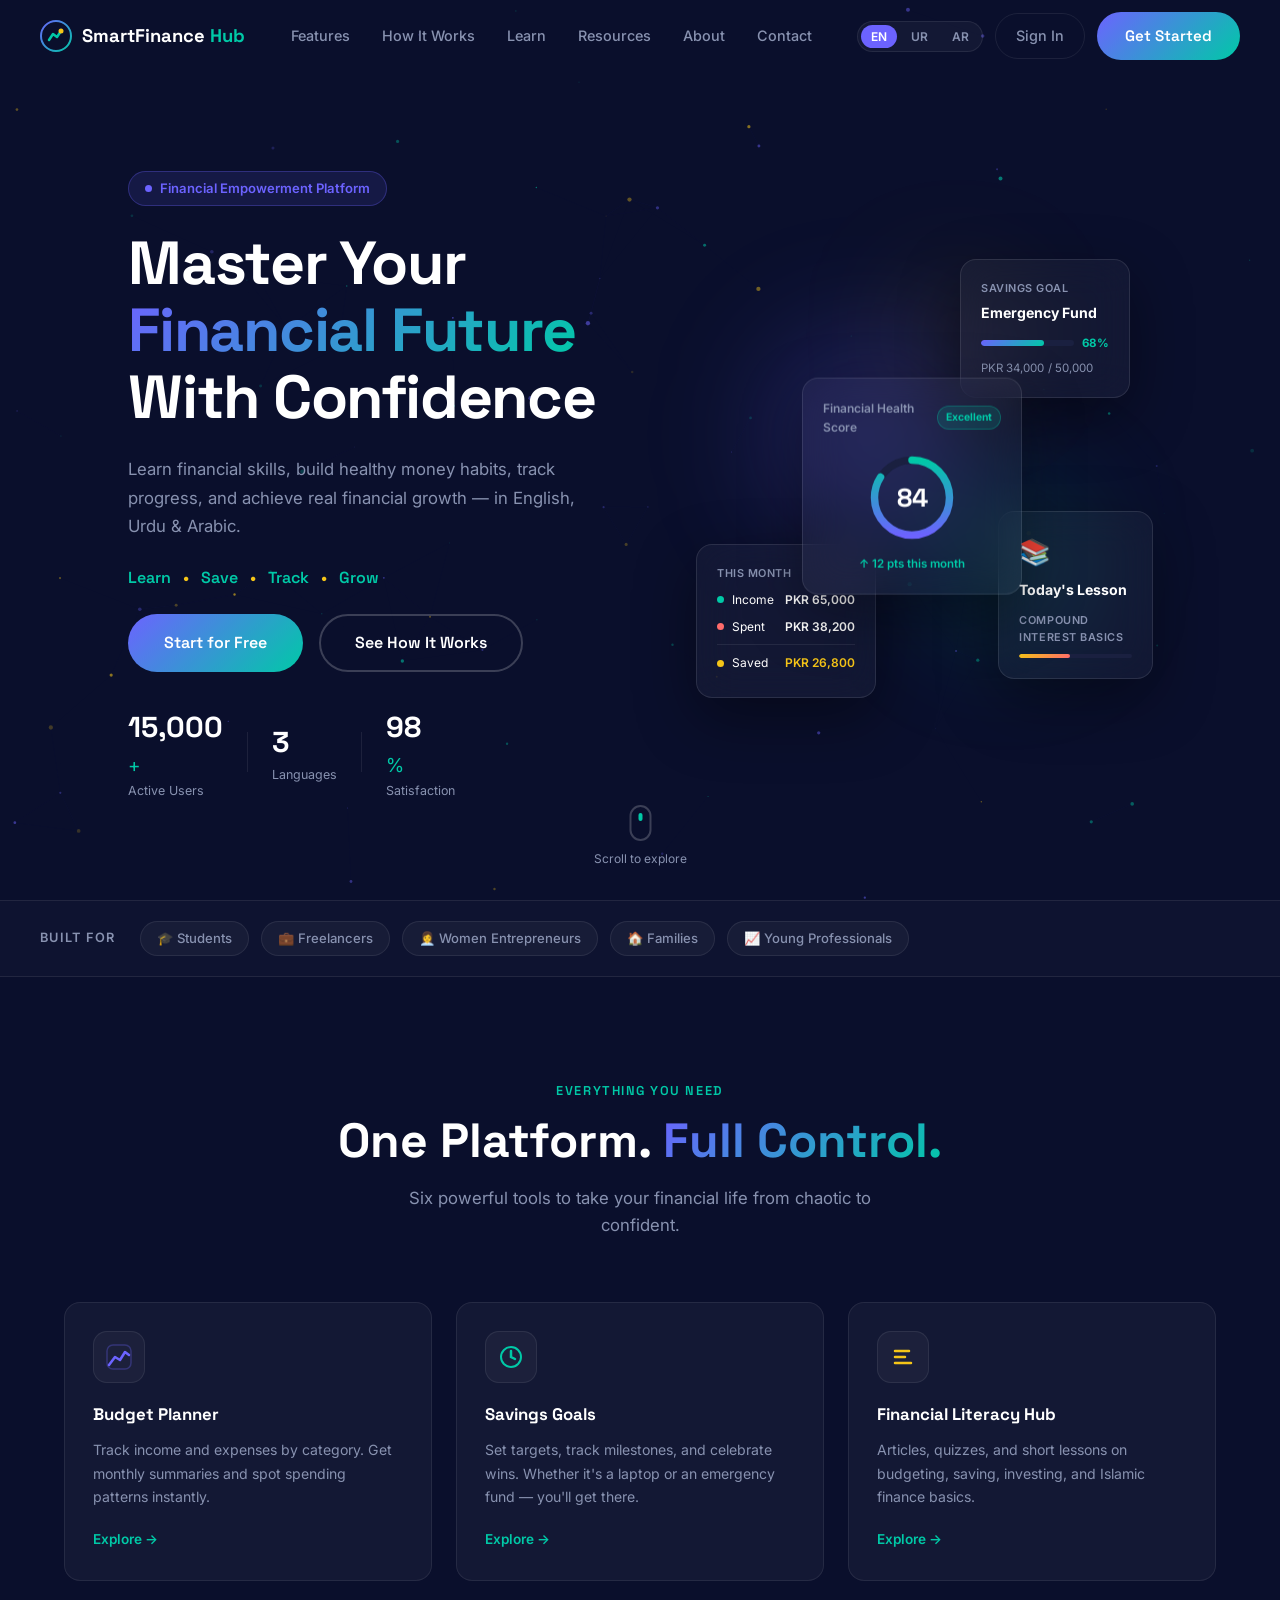
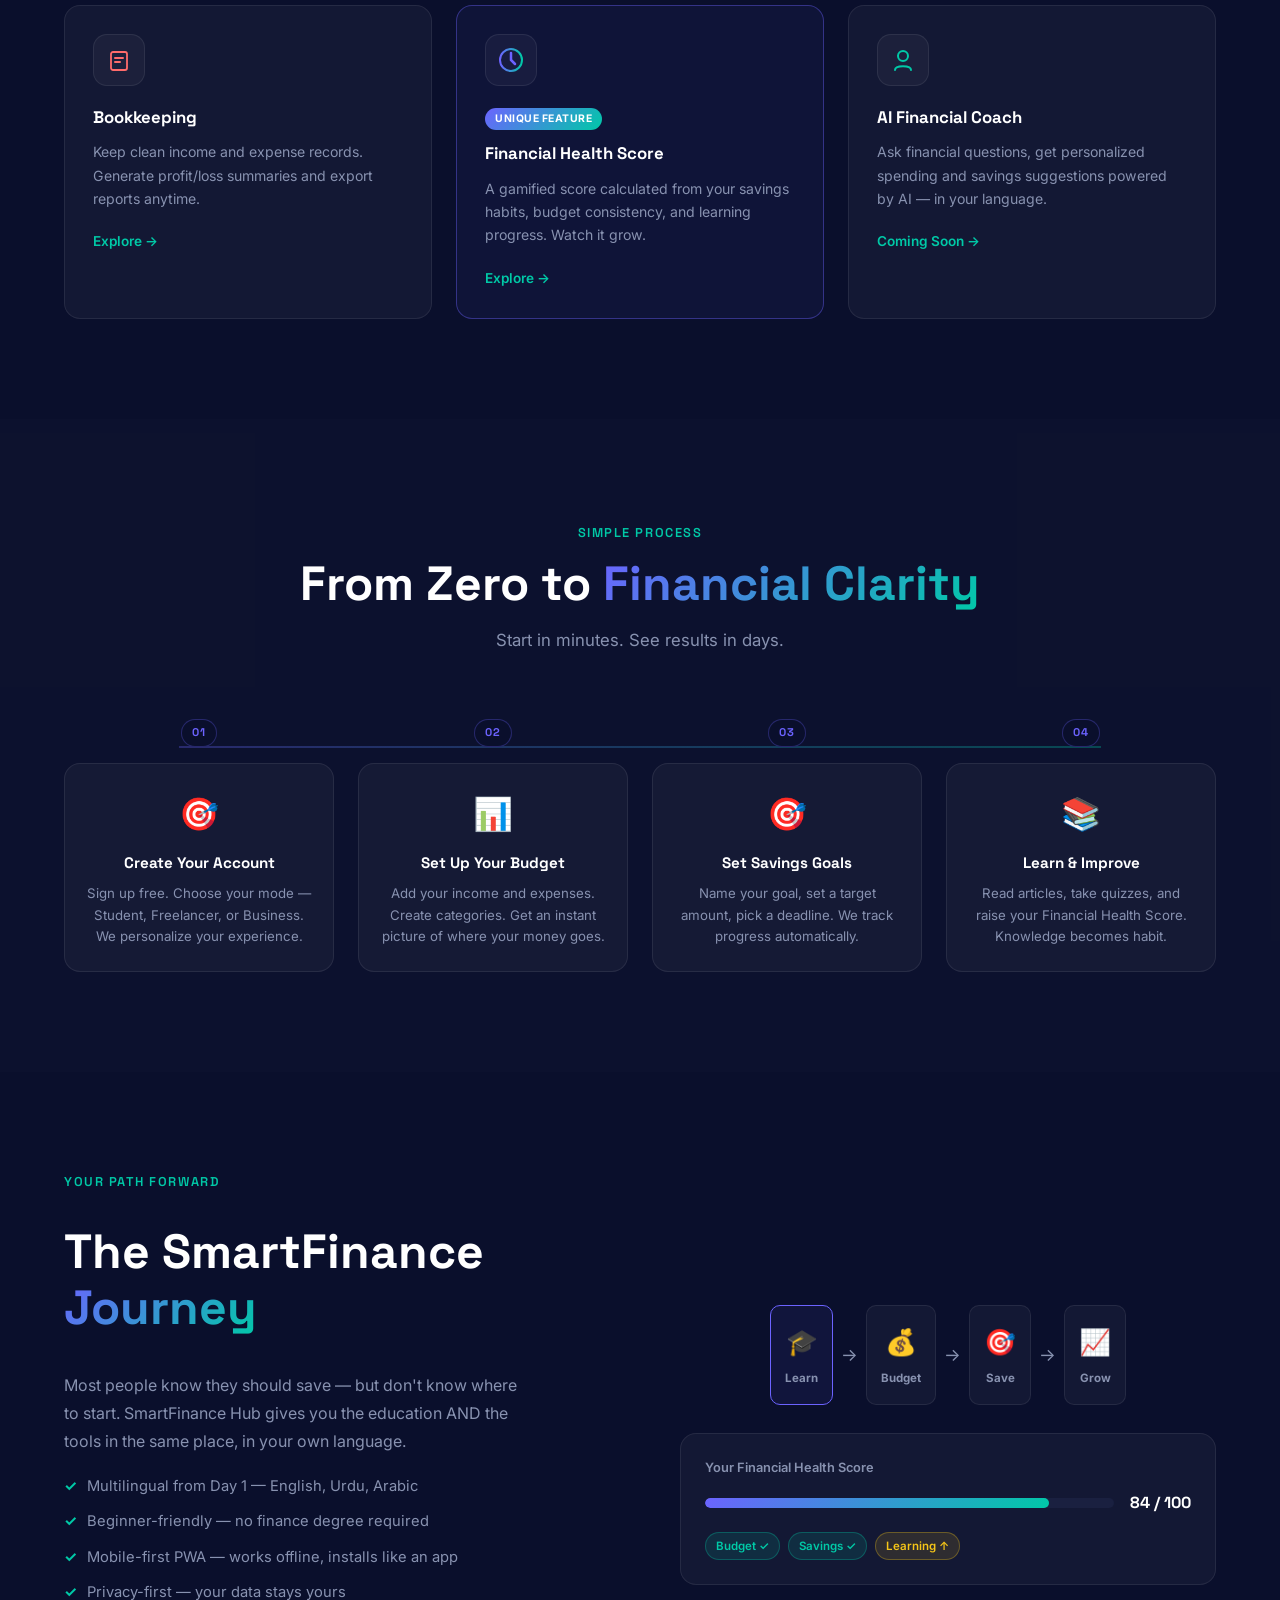
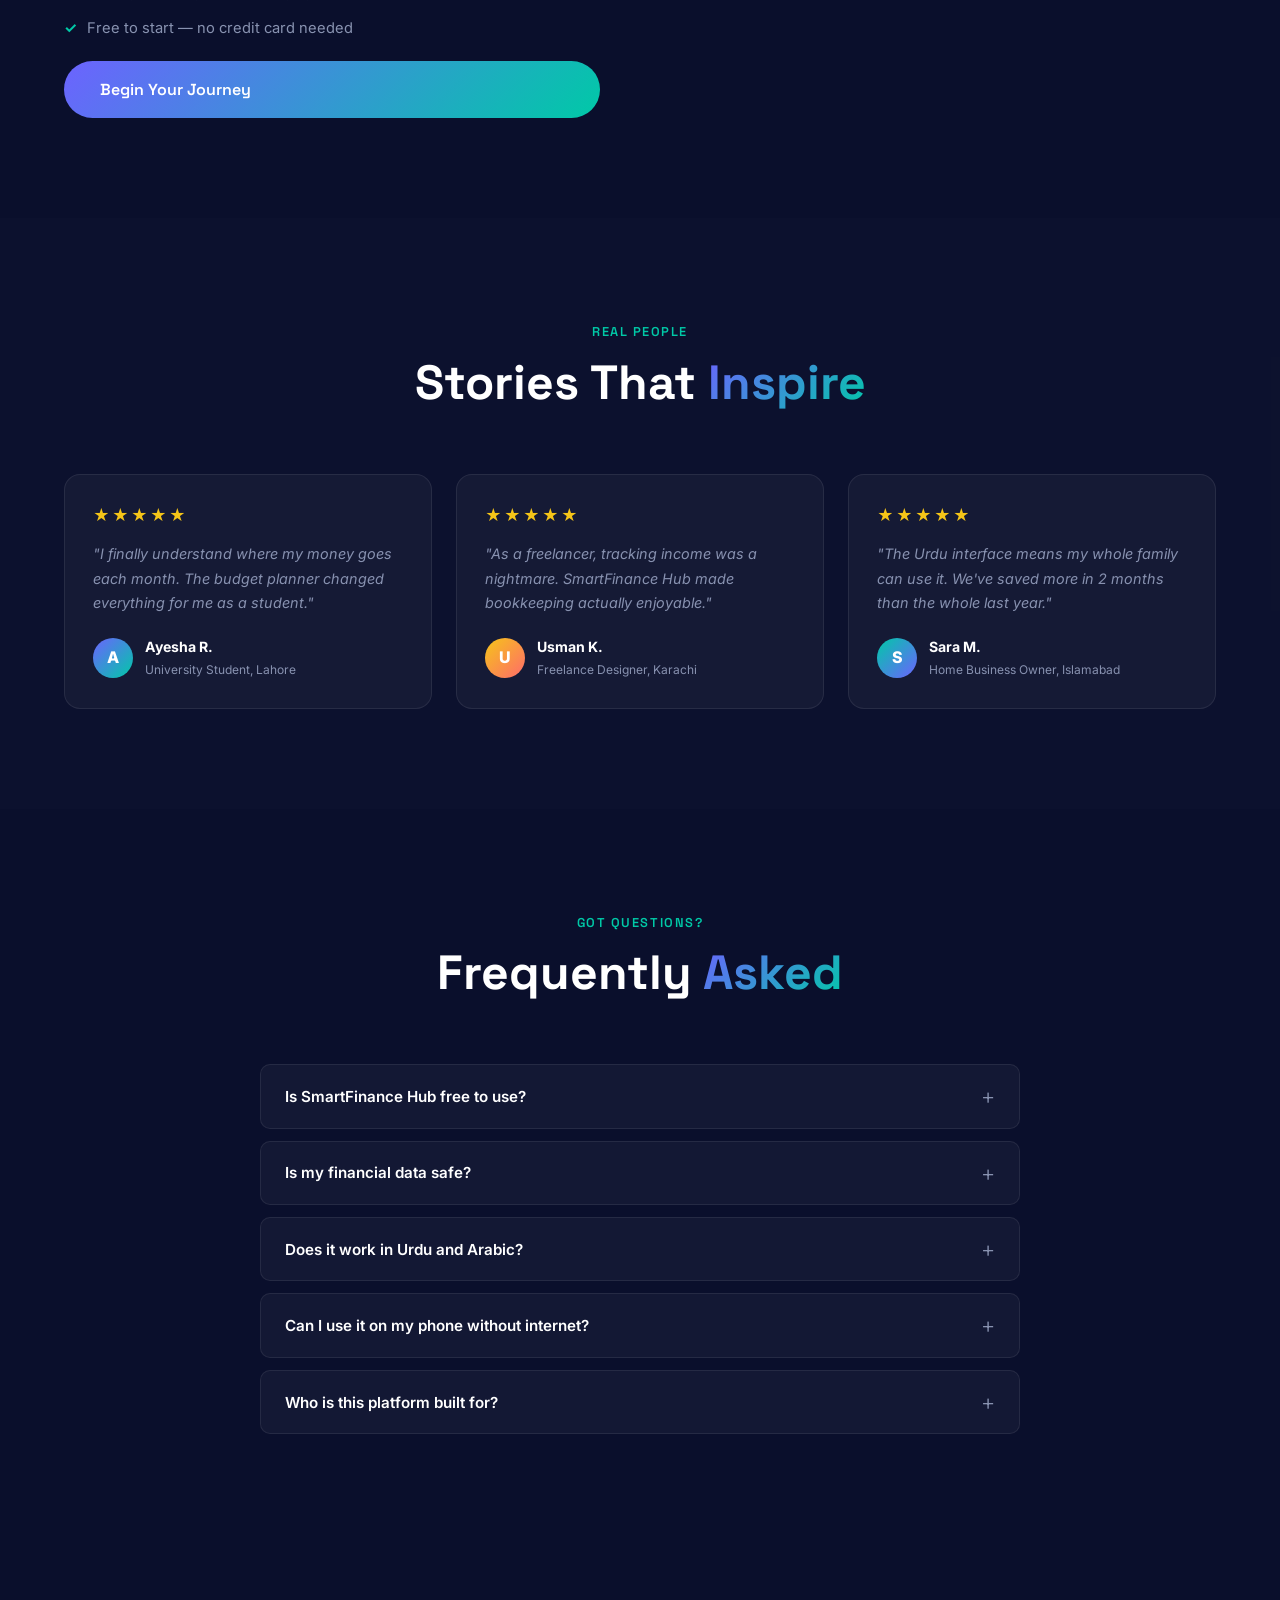
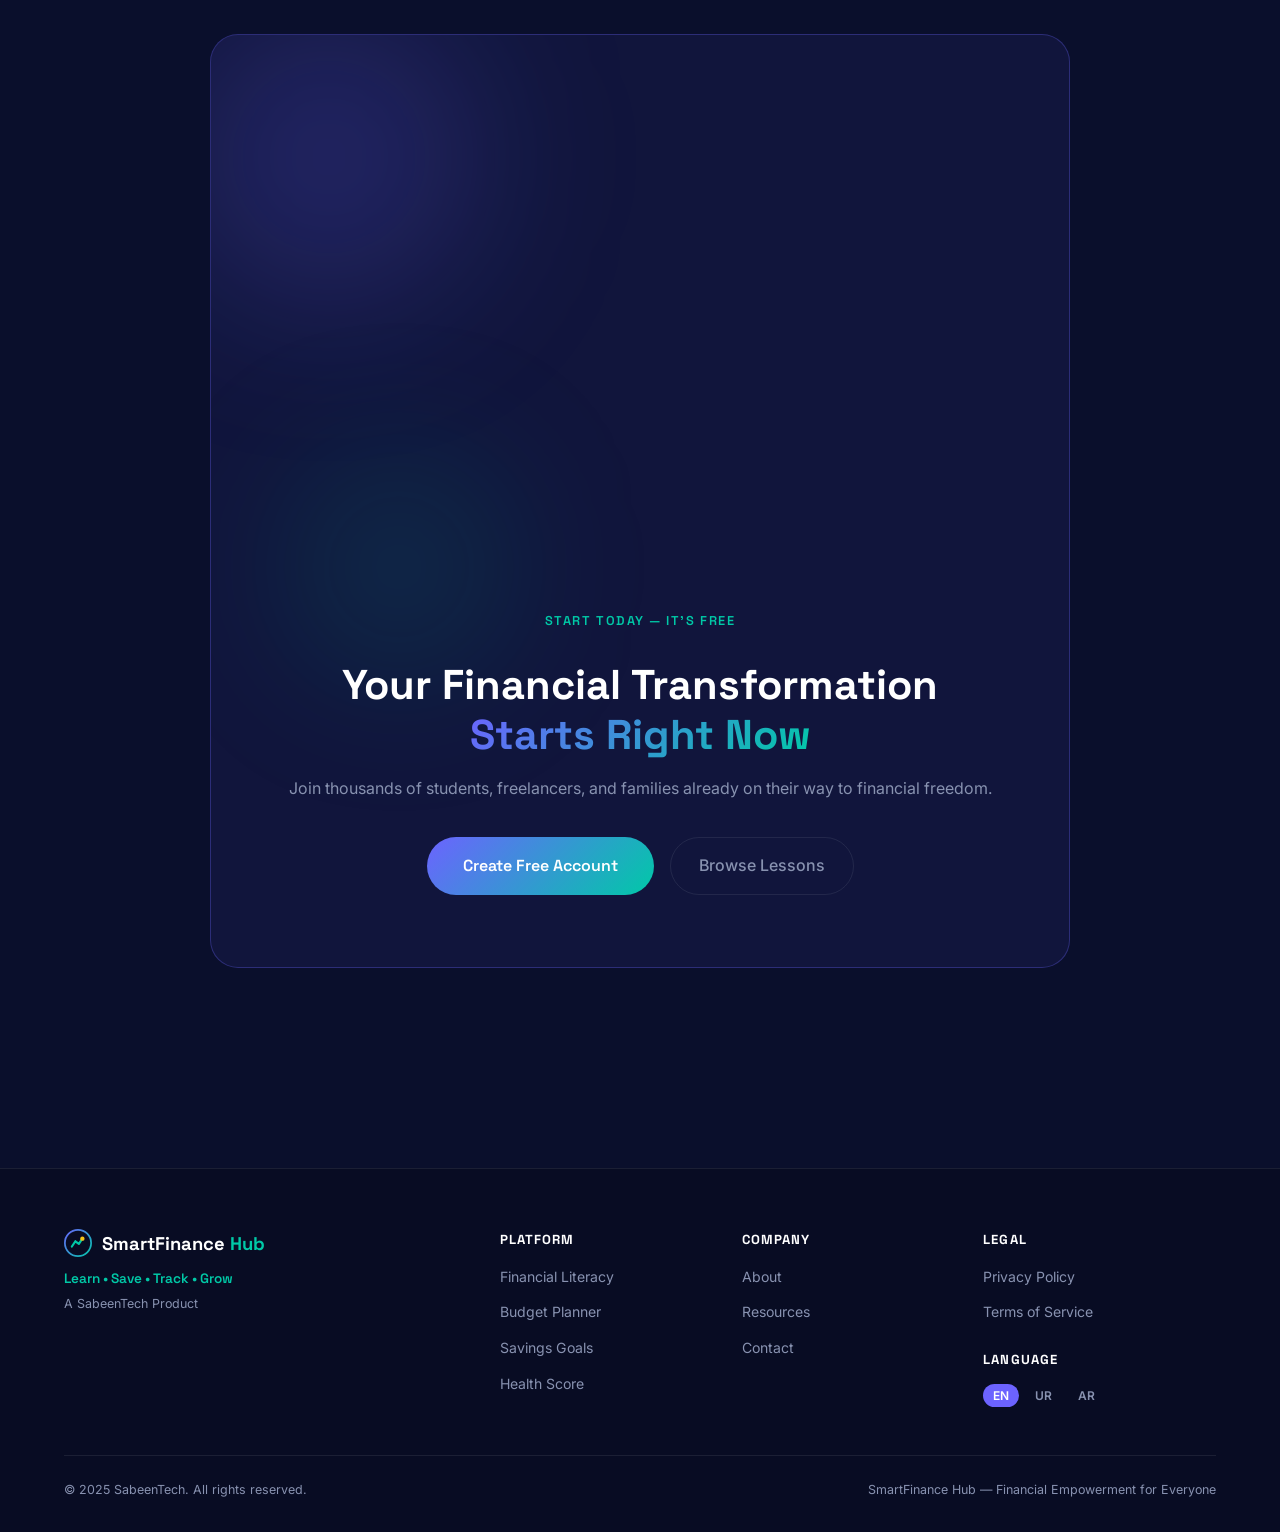
==== commit 7ac49a1a: "Update index.html" ====
--- a/index.html
+++ b/index.html
@@ -138,6 +138,7 @@
             <span class="up-arrow">↑ 12 pts this month</span>
           </div>
         </div>
+        
         <!-- Learn Card -->
         <div class="card-3d card-learn float-1" style="animation-delay:1s">
           <div class="learn-icon">📚</div>
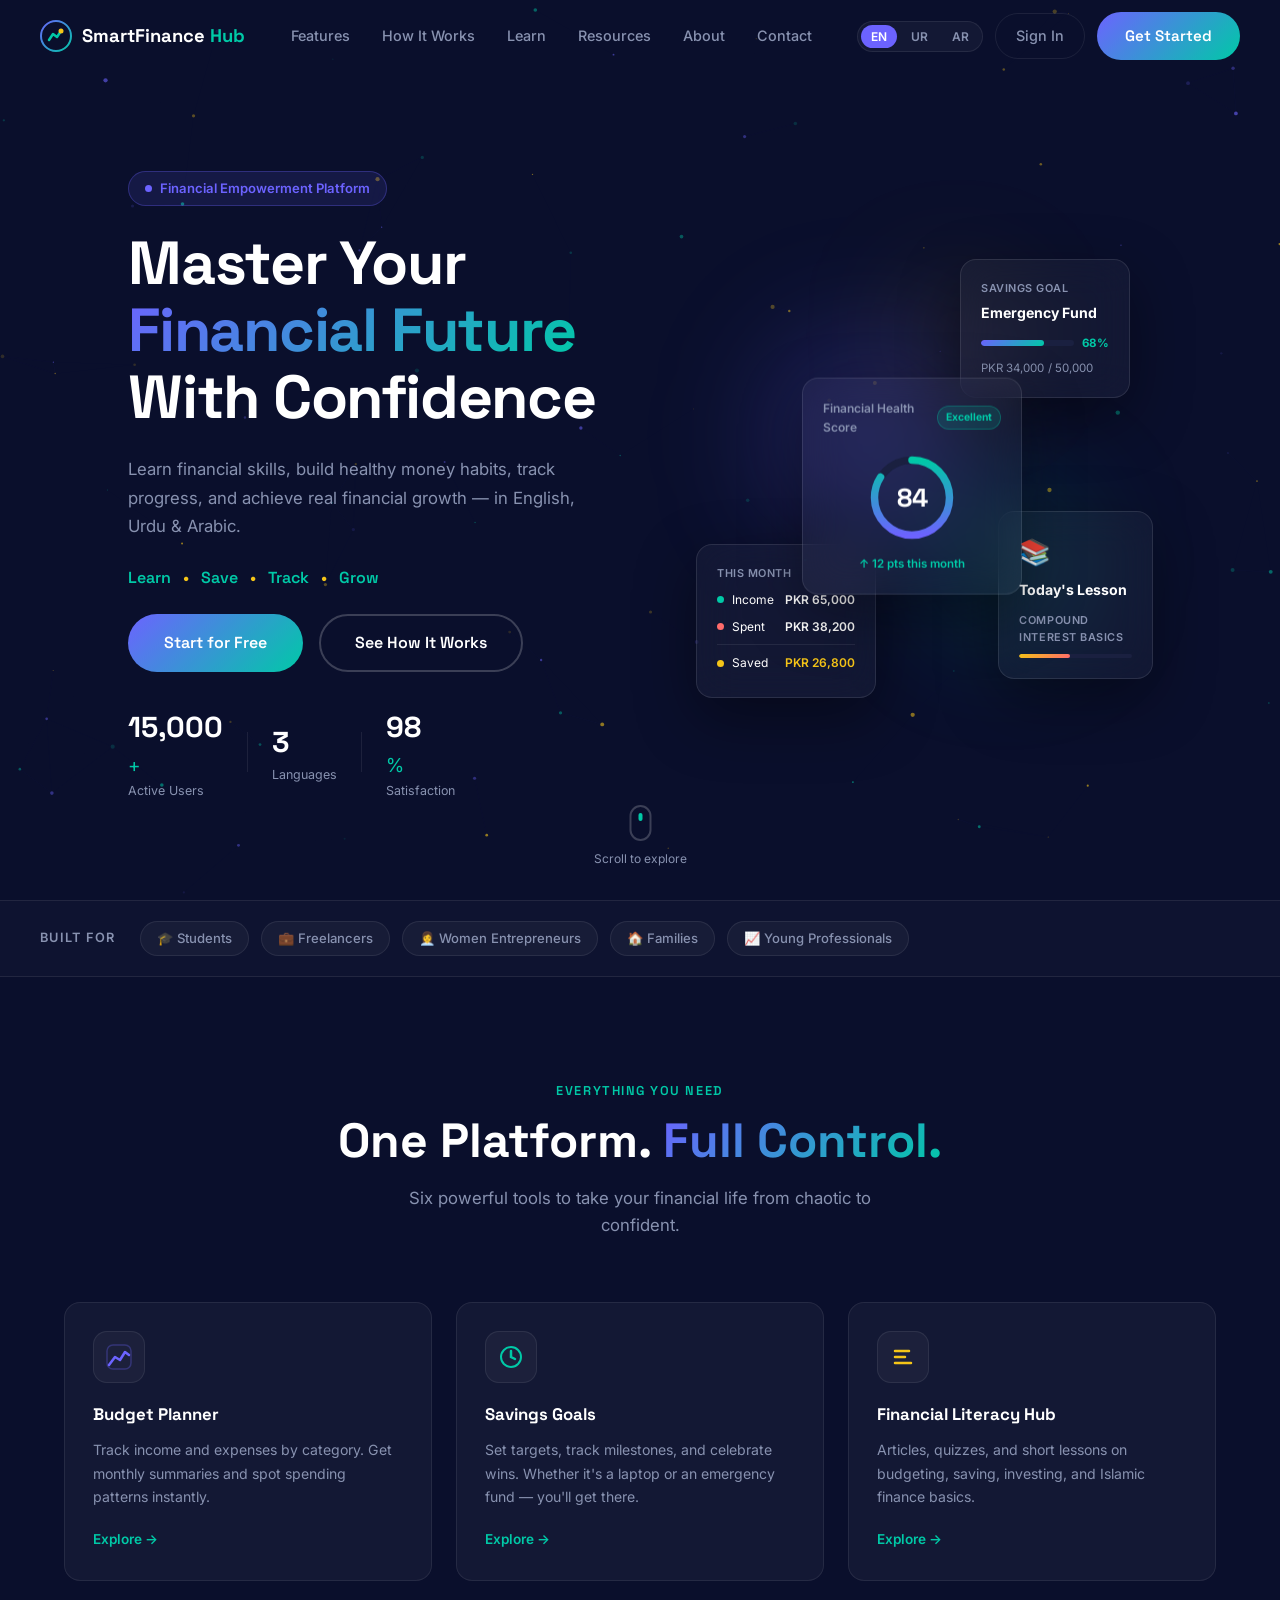
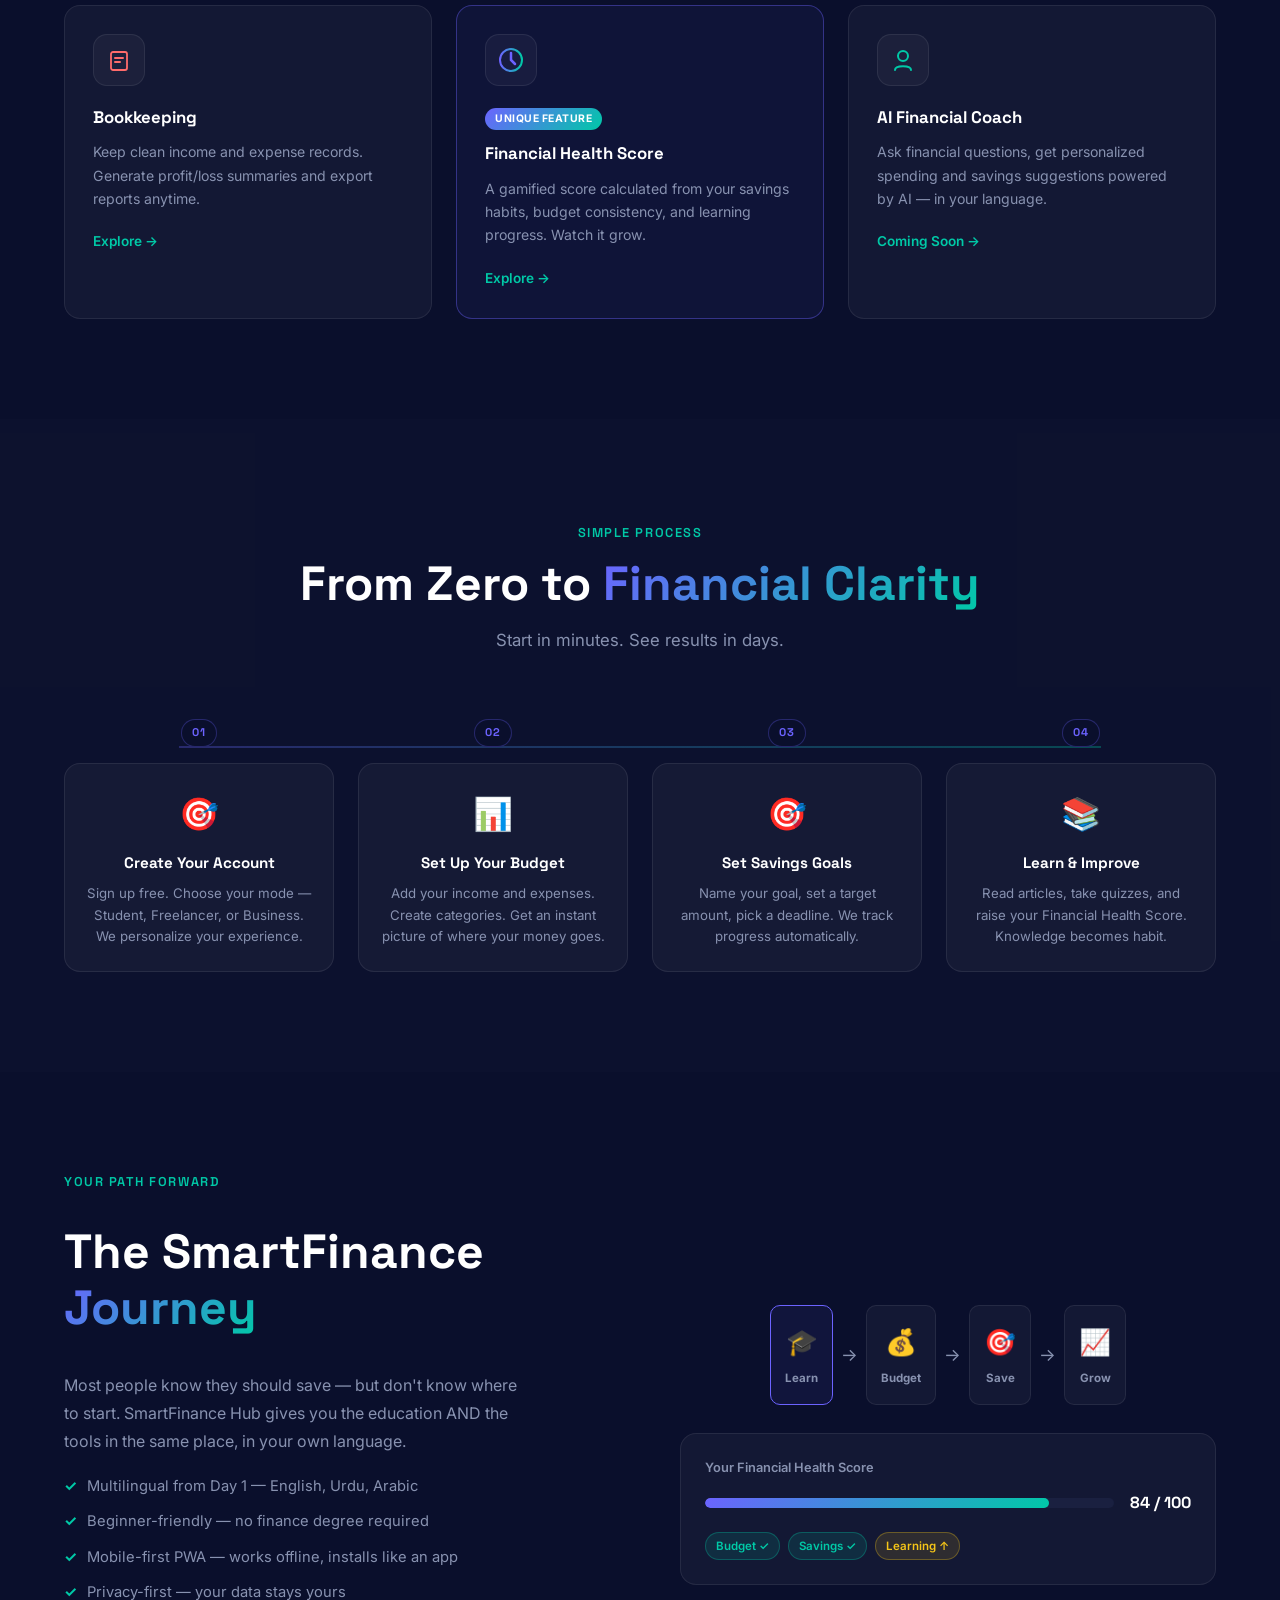
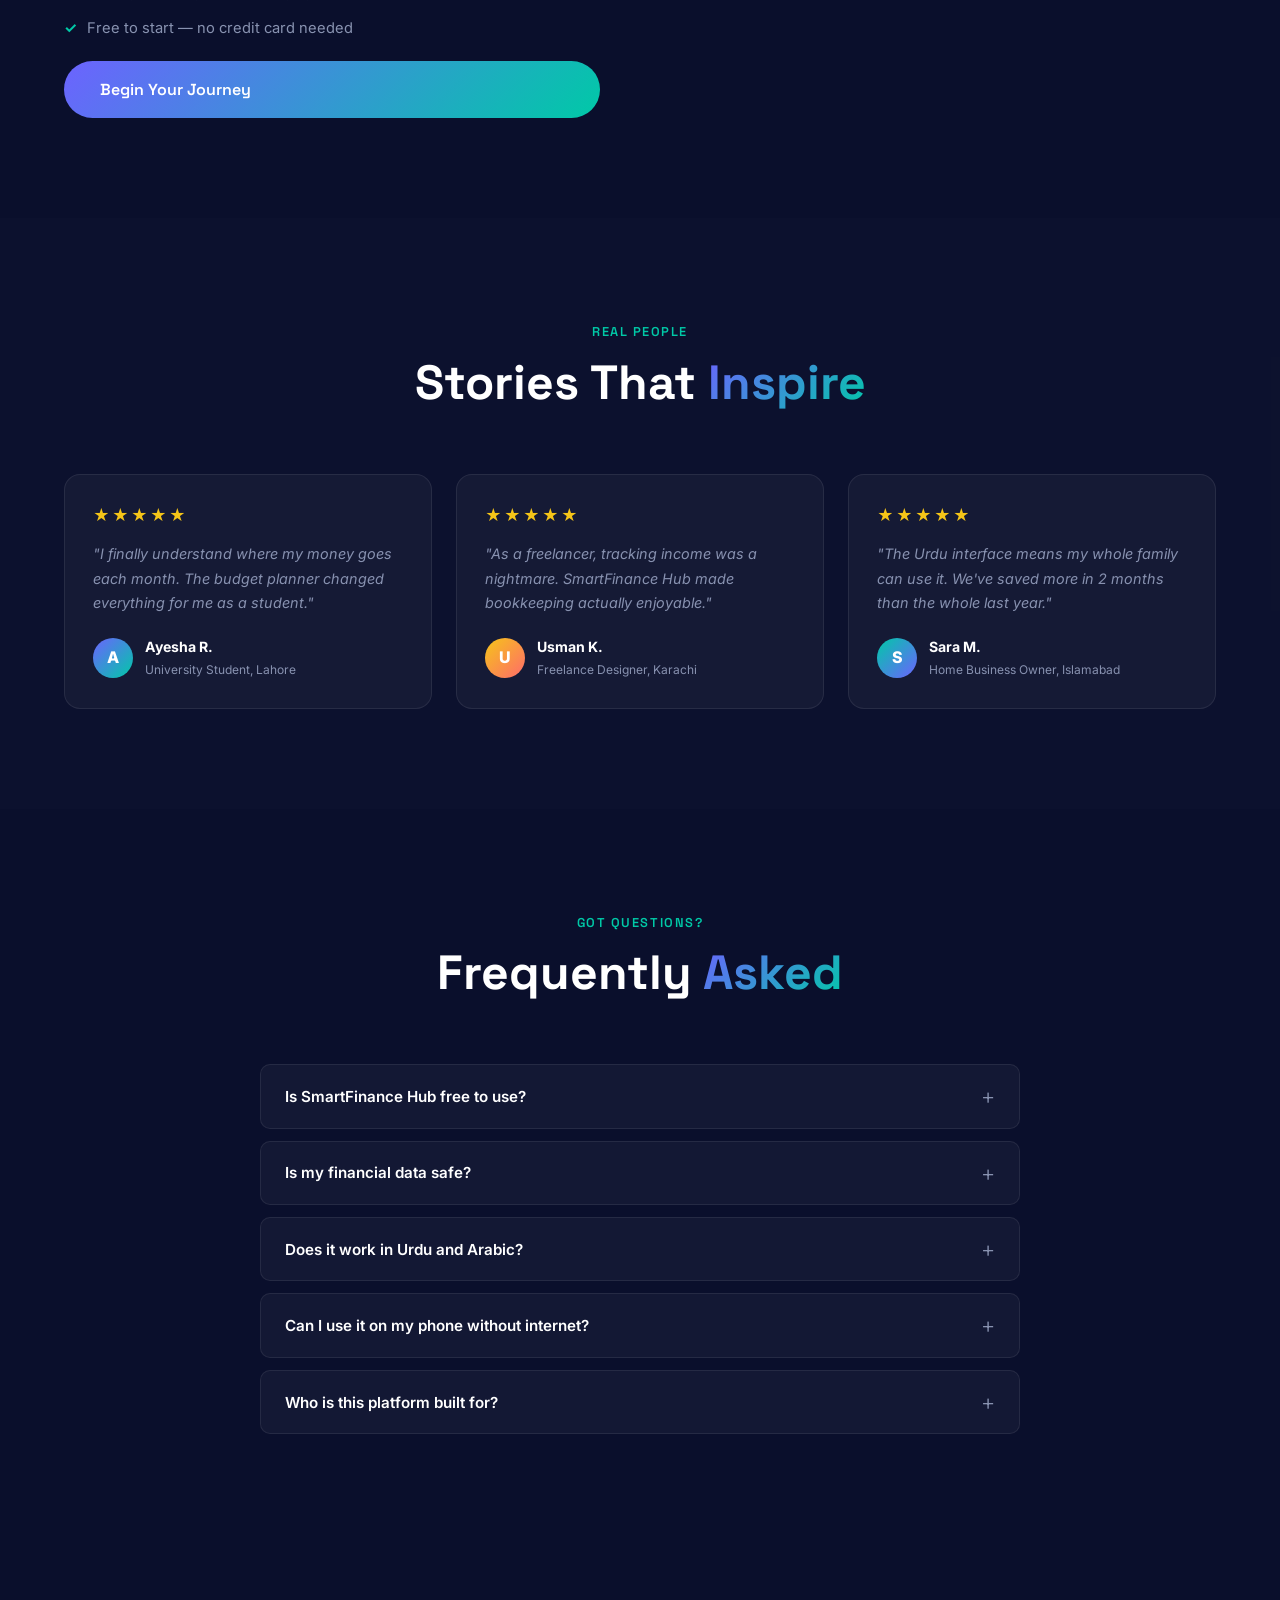
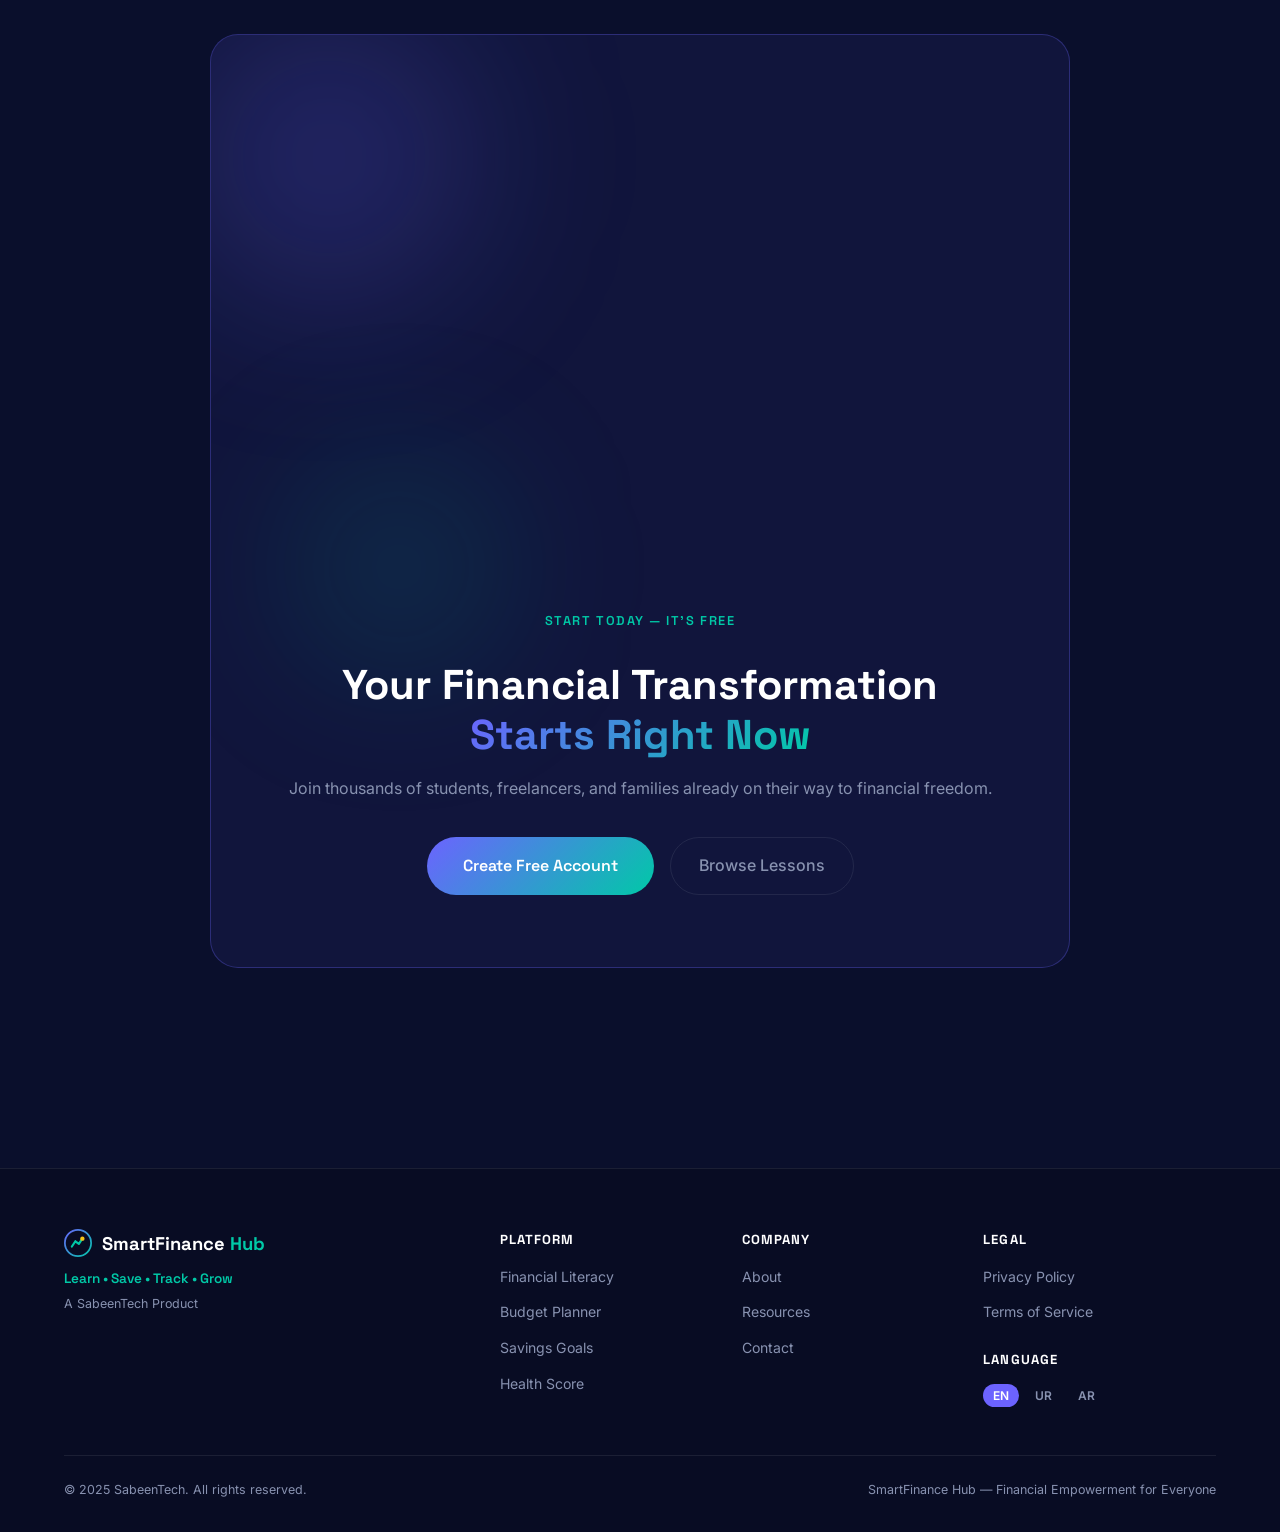
==== commit acffefc2: "Update index.html" ====
--- a/index.html
+++ b/index.html
@@ -188,6 +188,7 @@
         <div class="orb orb-1"></div>
         <div class="orb orb-2"></div>
         <div class="orb orb-3"></div>
+        <div class="orb orb-4"></div>
       </div>
     </div>
   </div>
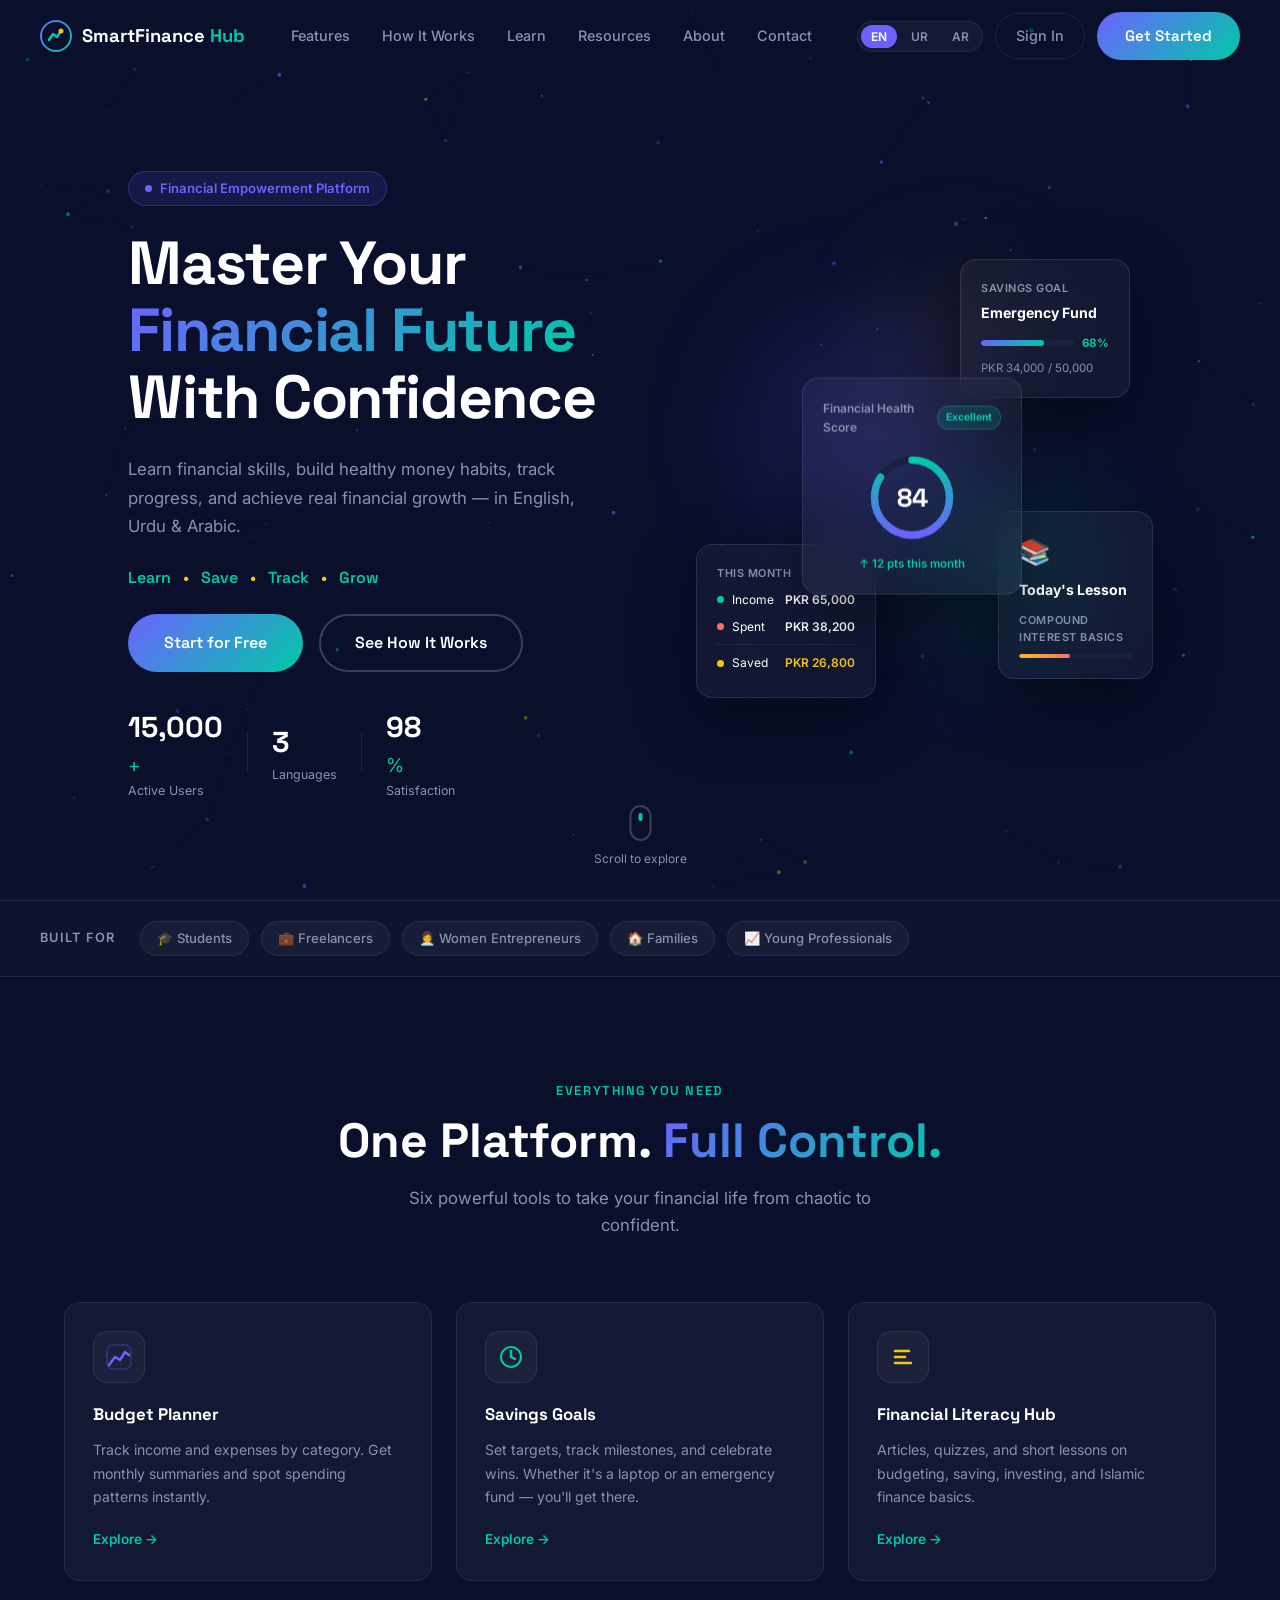
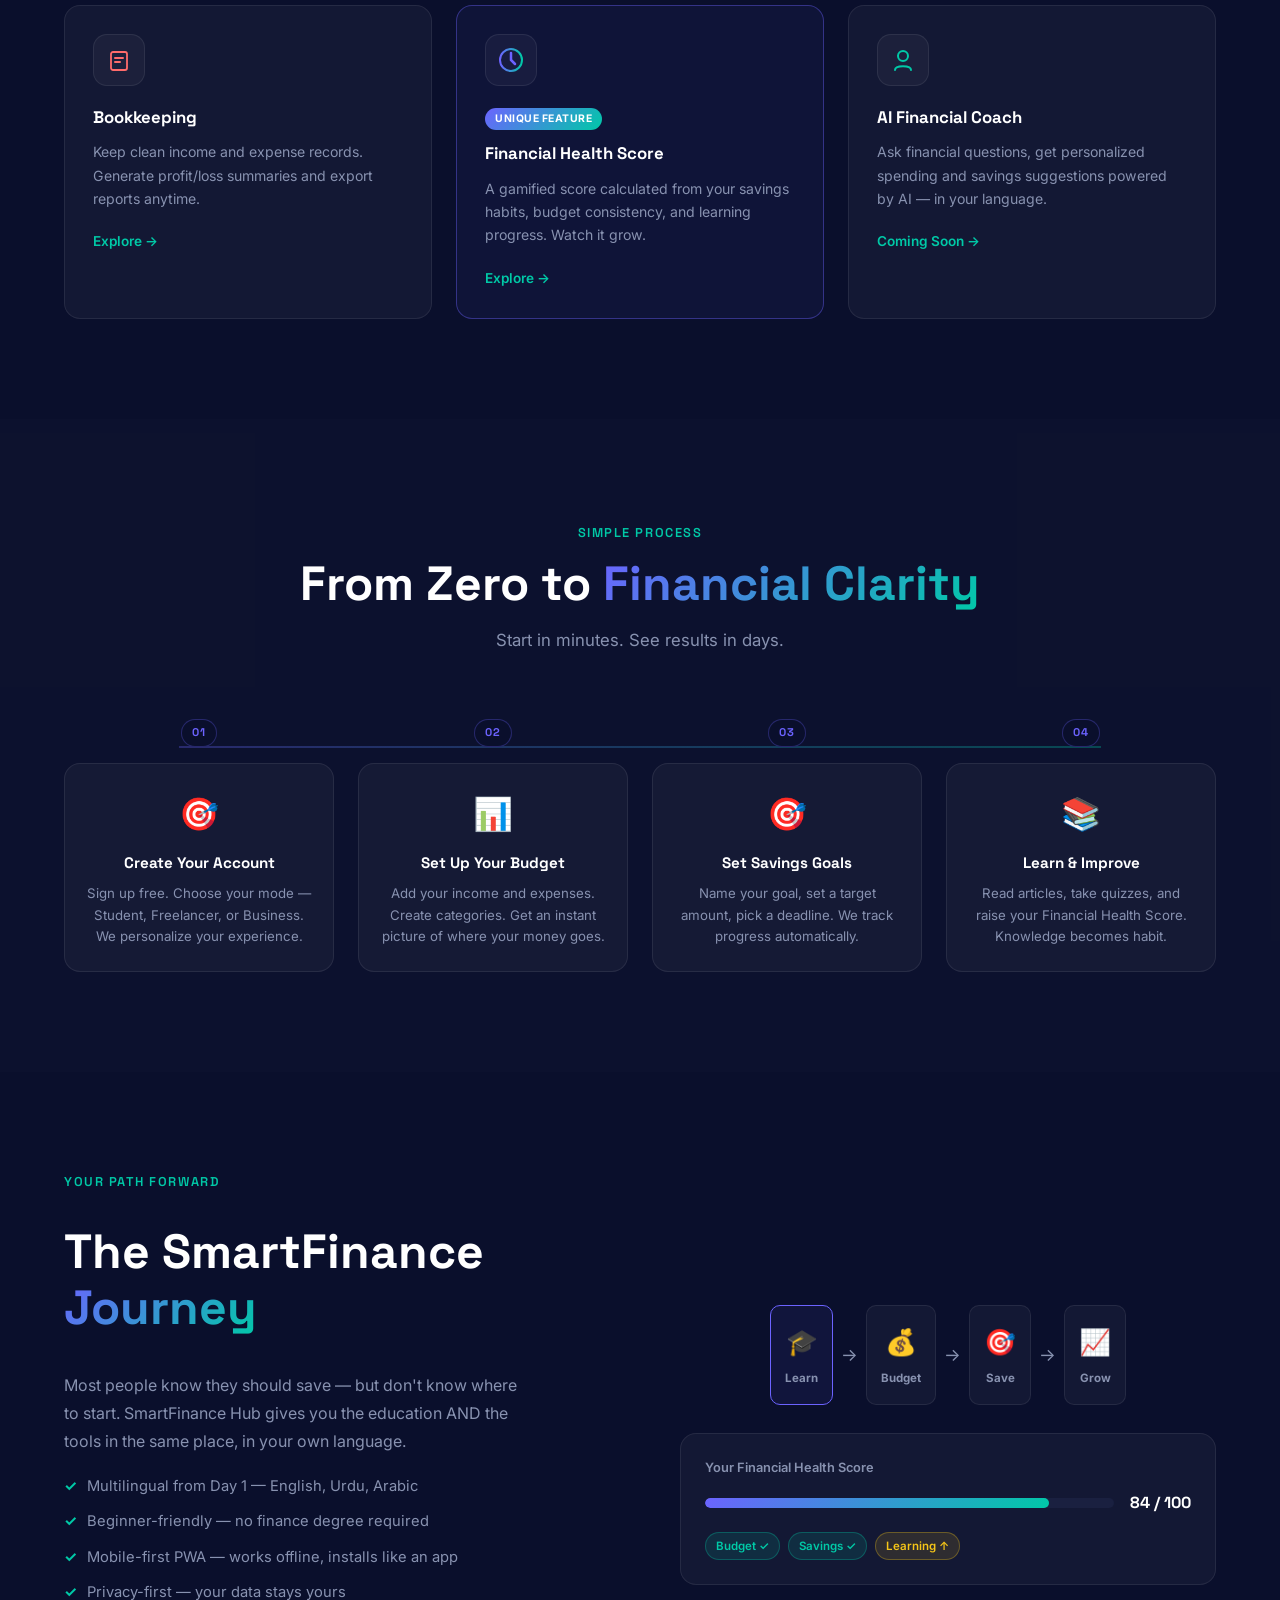
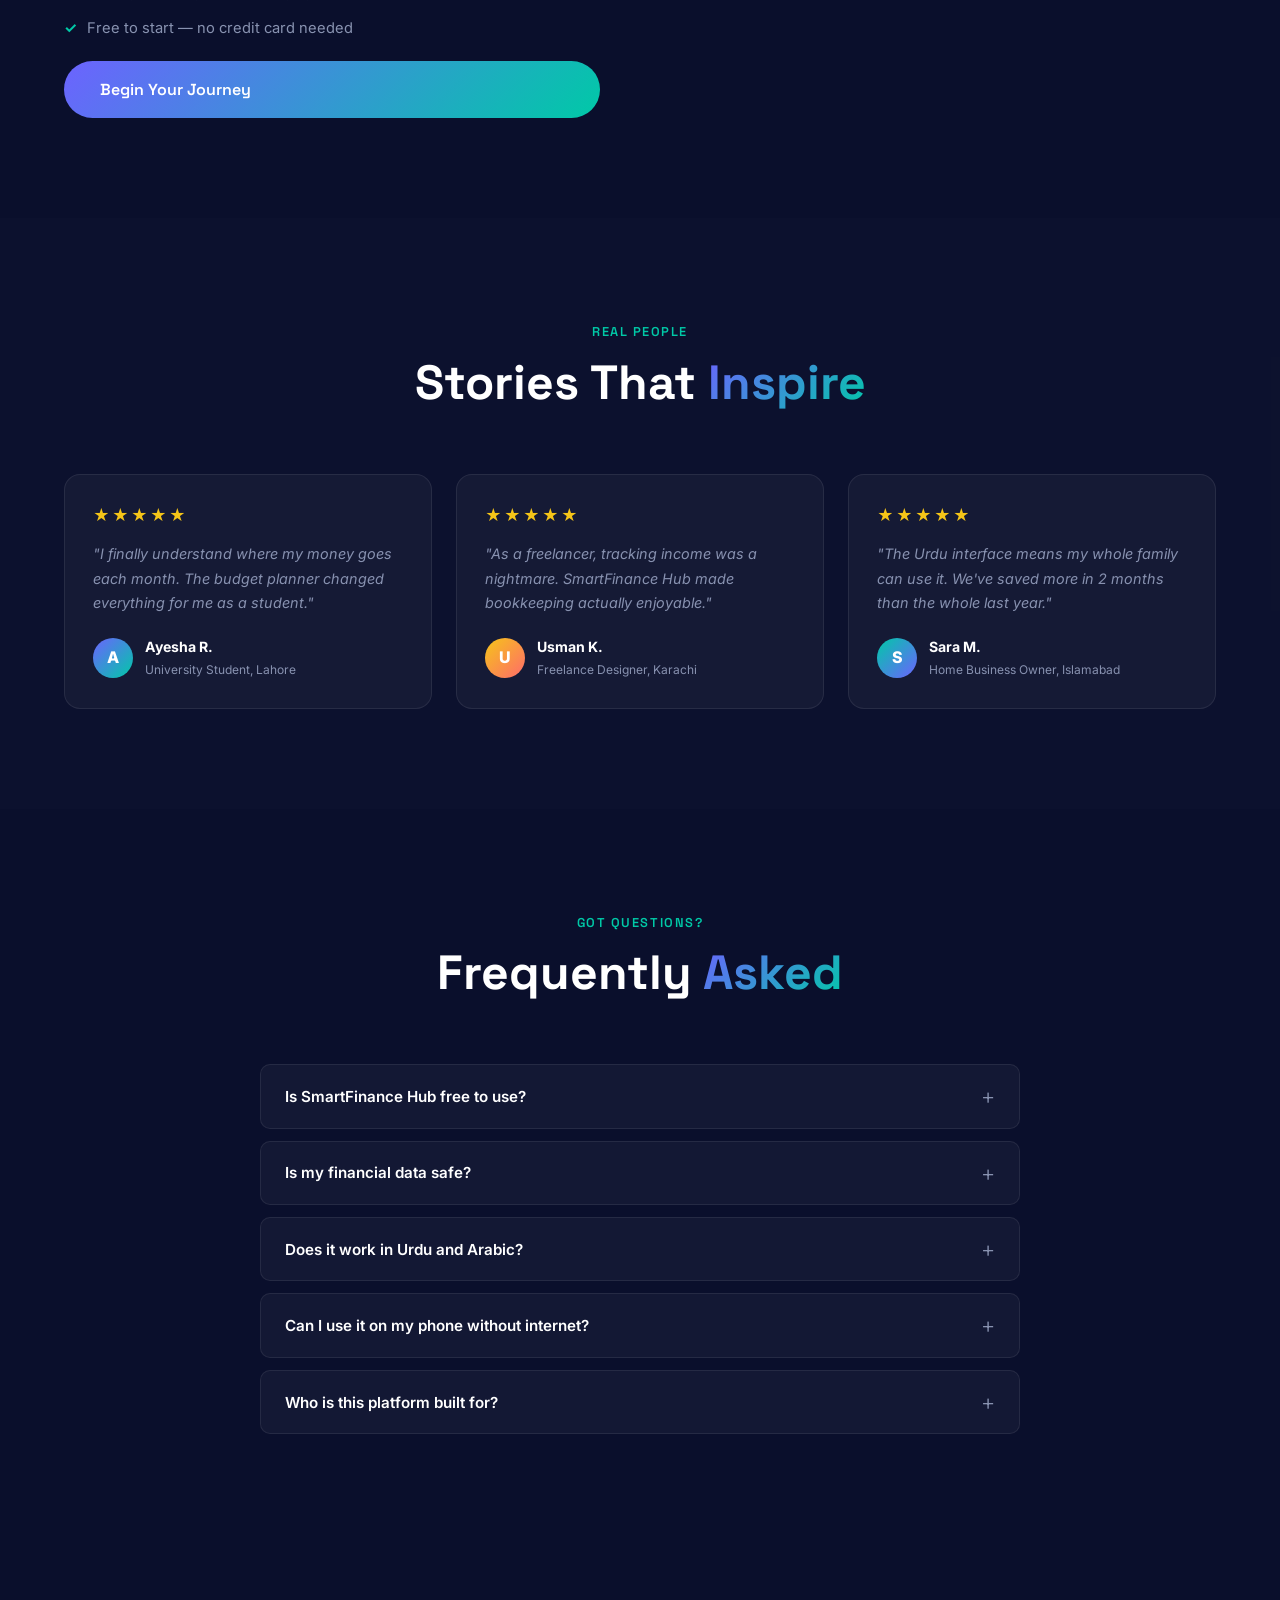
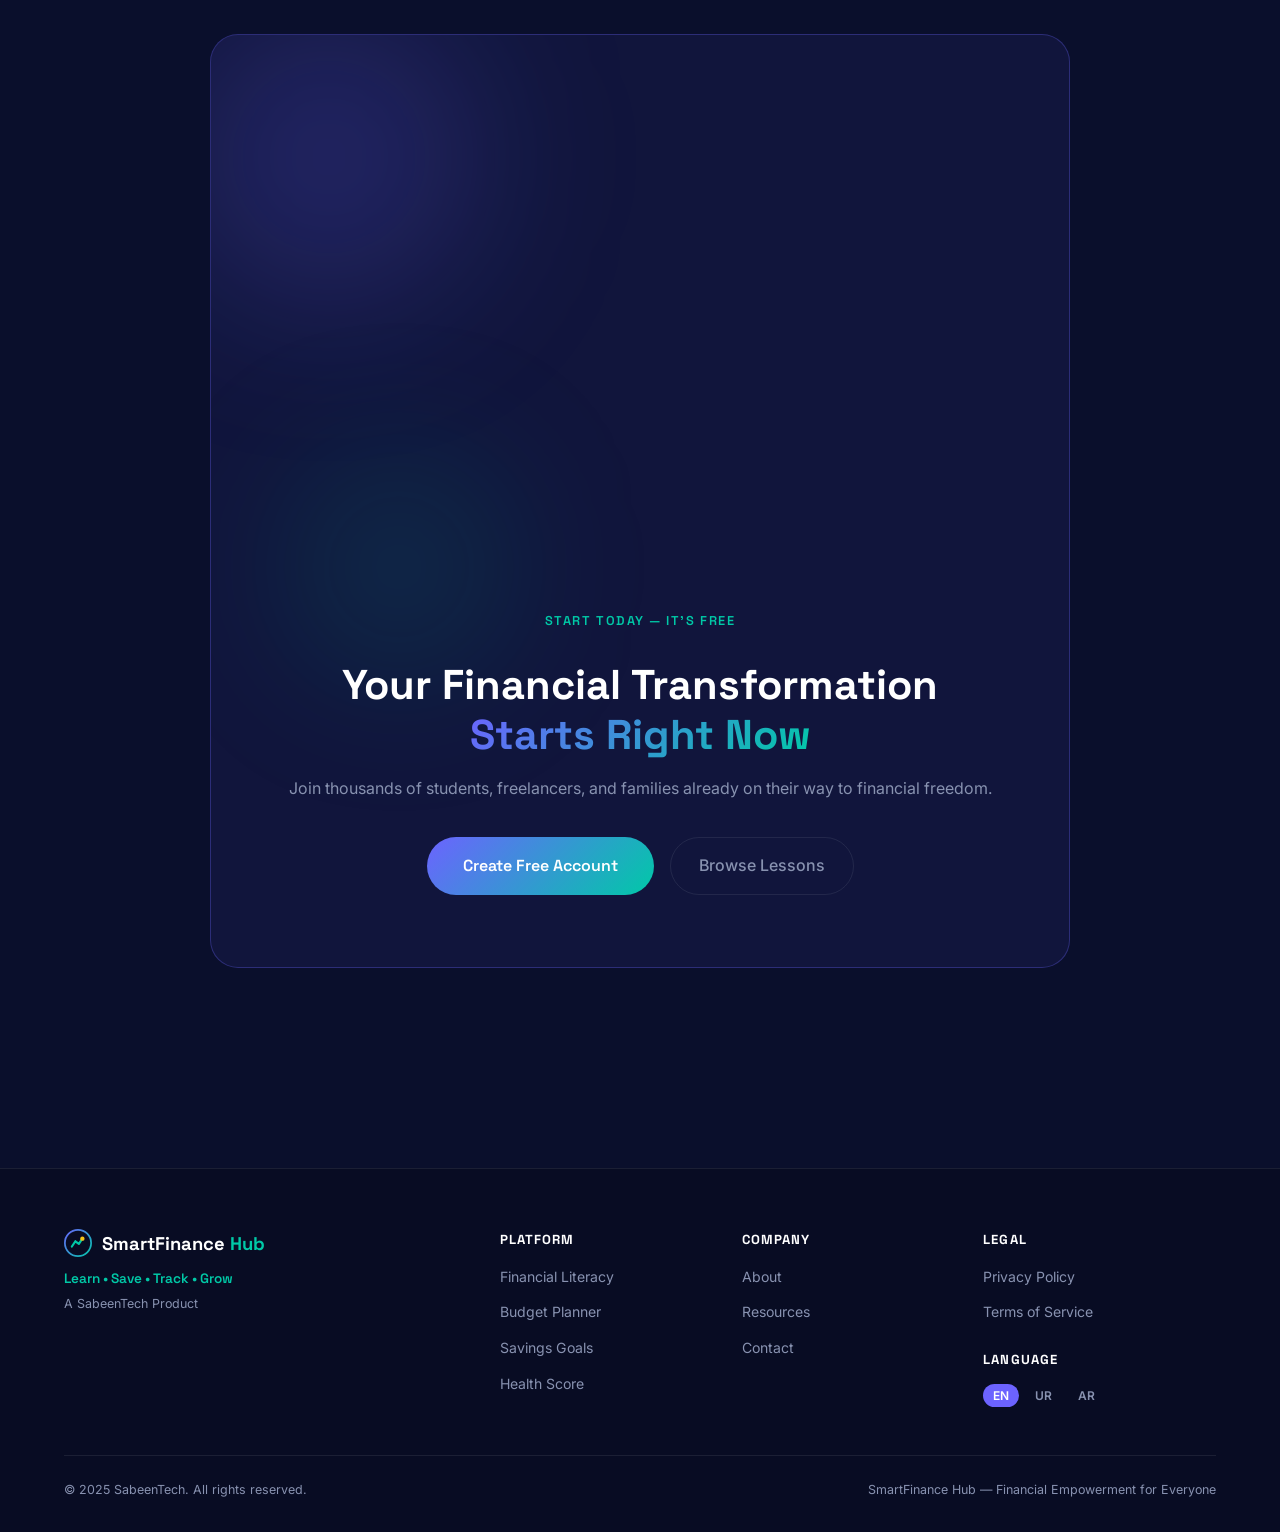
==== commit 512cf946: "Update index.html" ====
--- a/index.html
+++ b/index.html
@@ -113,6 +113,16 @@
 
     <div class="hero-right reveal">
       <div class="hero-3d-scene">
+         <!-- Learn Card -->
+        <div class="card-3d card-learn float-1" style="animation-delay:1s">
+          <div class="learn-icon">📚</div>
+          <div class="mini-goal">Today's Lesson</div>
+          <div class="mini-label">Compound Interest Basics</div>
+          <div class="learn-progress">
+            <div class="learn-bar" style="width:45%"></div>
+          </div>
+        </div>
+        
         <!-- Central Dashboard Card -->
         <div class="card-3d card-main float-1">
           <div class="card-header">
@@ -139,16 +149,7 @@
           </div>
         </div>
         
-        <!-- Learn Card -->
-        <div class="card-3d card-learn float-1" style="animation-delay:1s">
-          <div class="learn-icon">📚</div>
-          <div class="mini-goal">Today's Lesson</div>
-          <div class="mini-label">Compound Interest Basics</div>
-          <div class="learn-progress">
-            <div class="learn-bar" style="width:45%"></div>
-          </div>
-        </div>
-        
+    
         <!-- Savings Goal Card -->
         <div class="card-3d card-savings float-2">
           <div class="mini-label">Savings Goal</div>
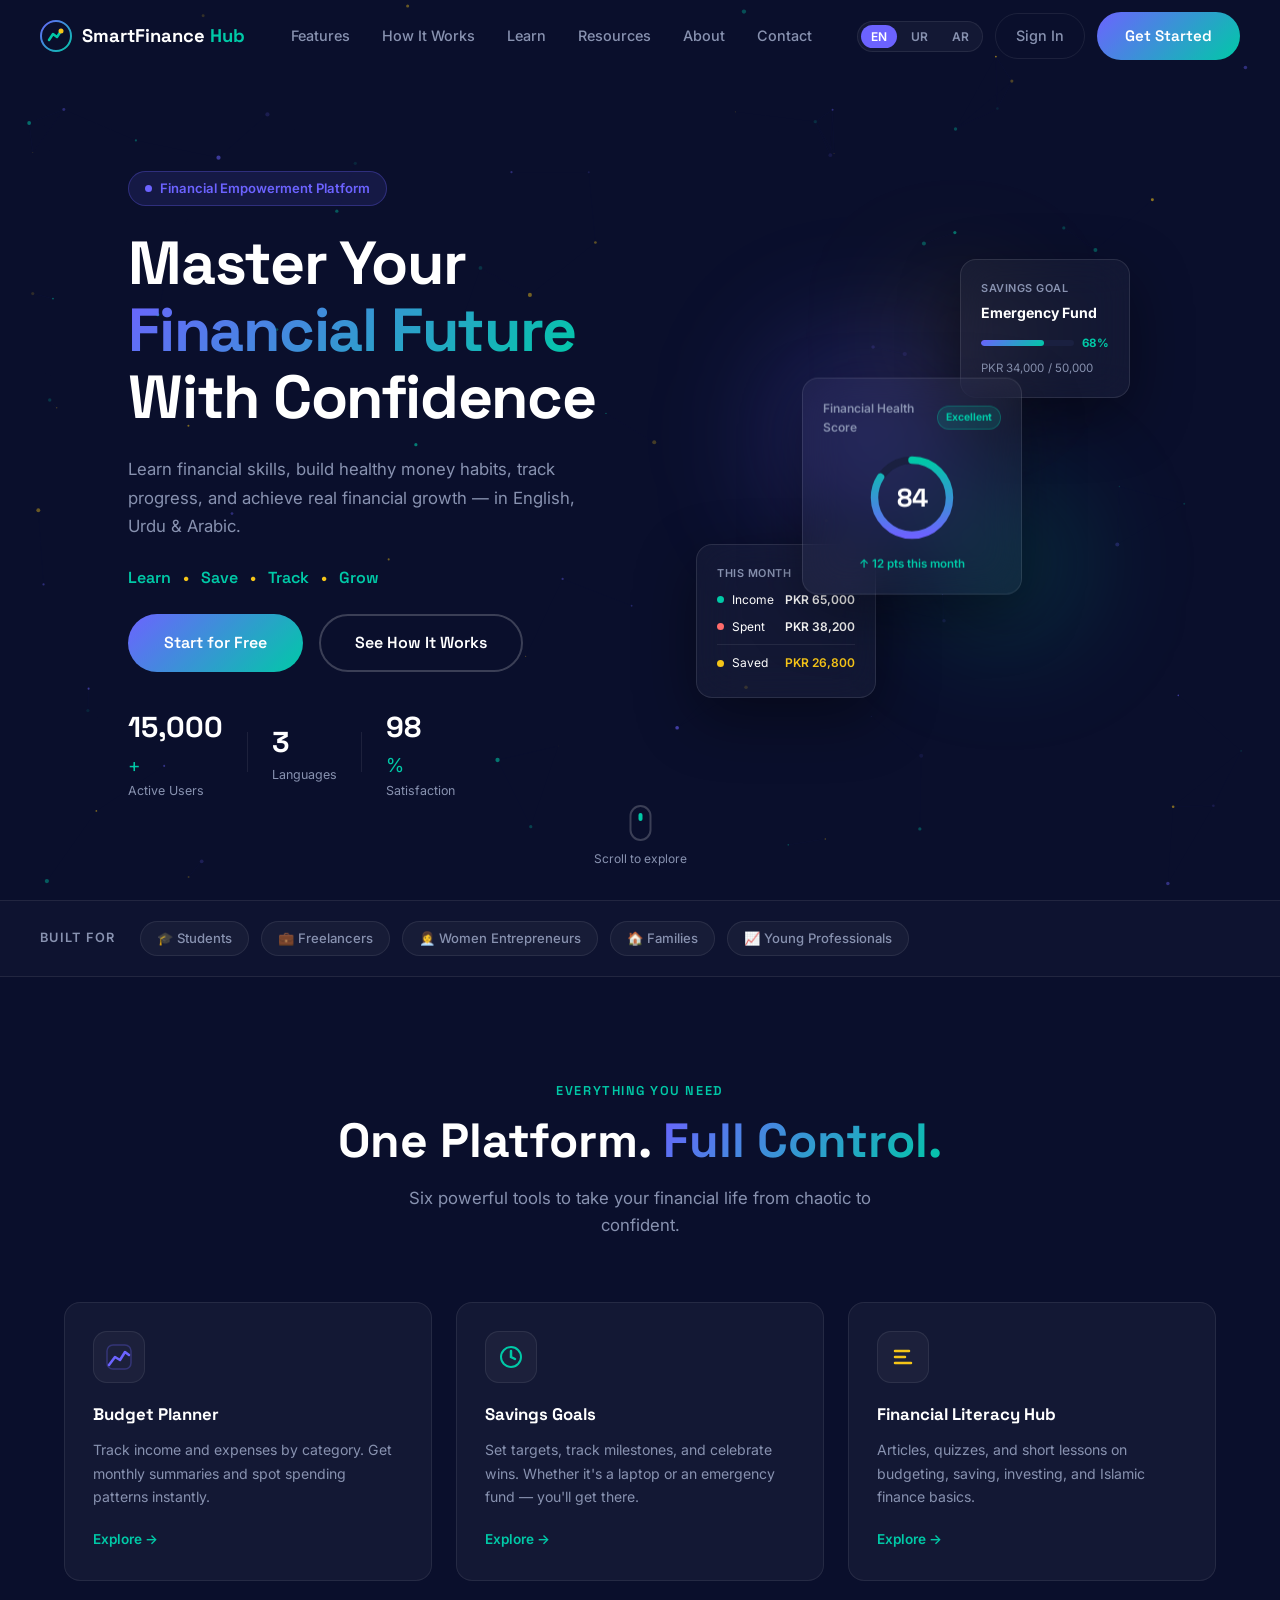
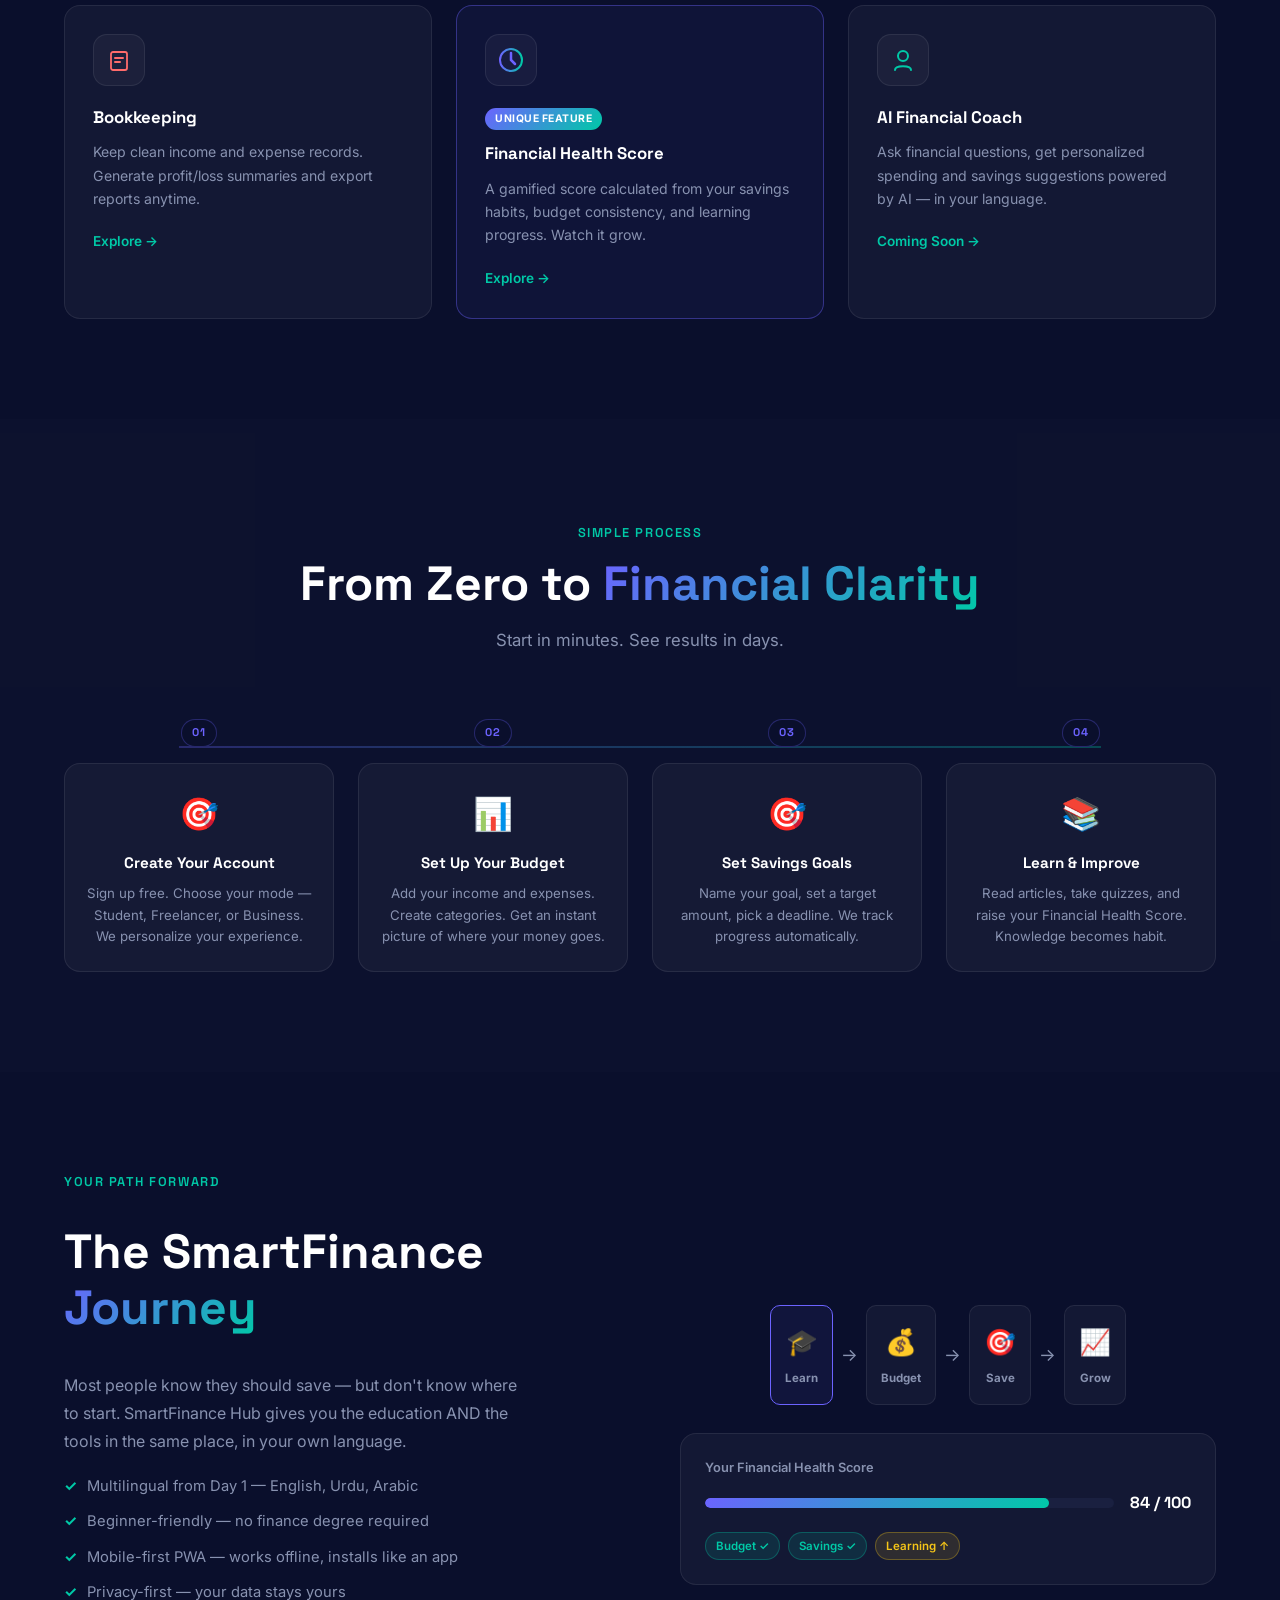
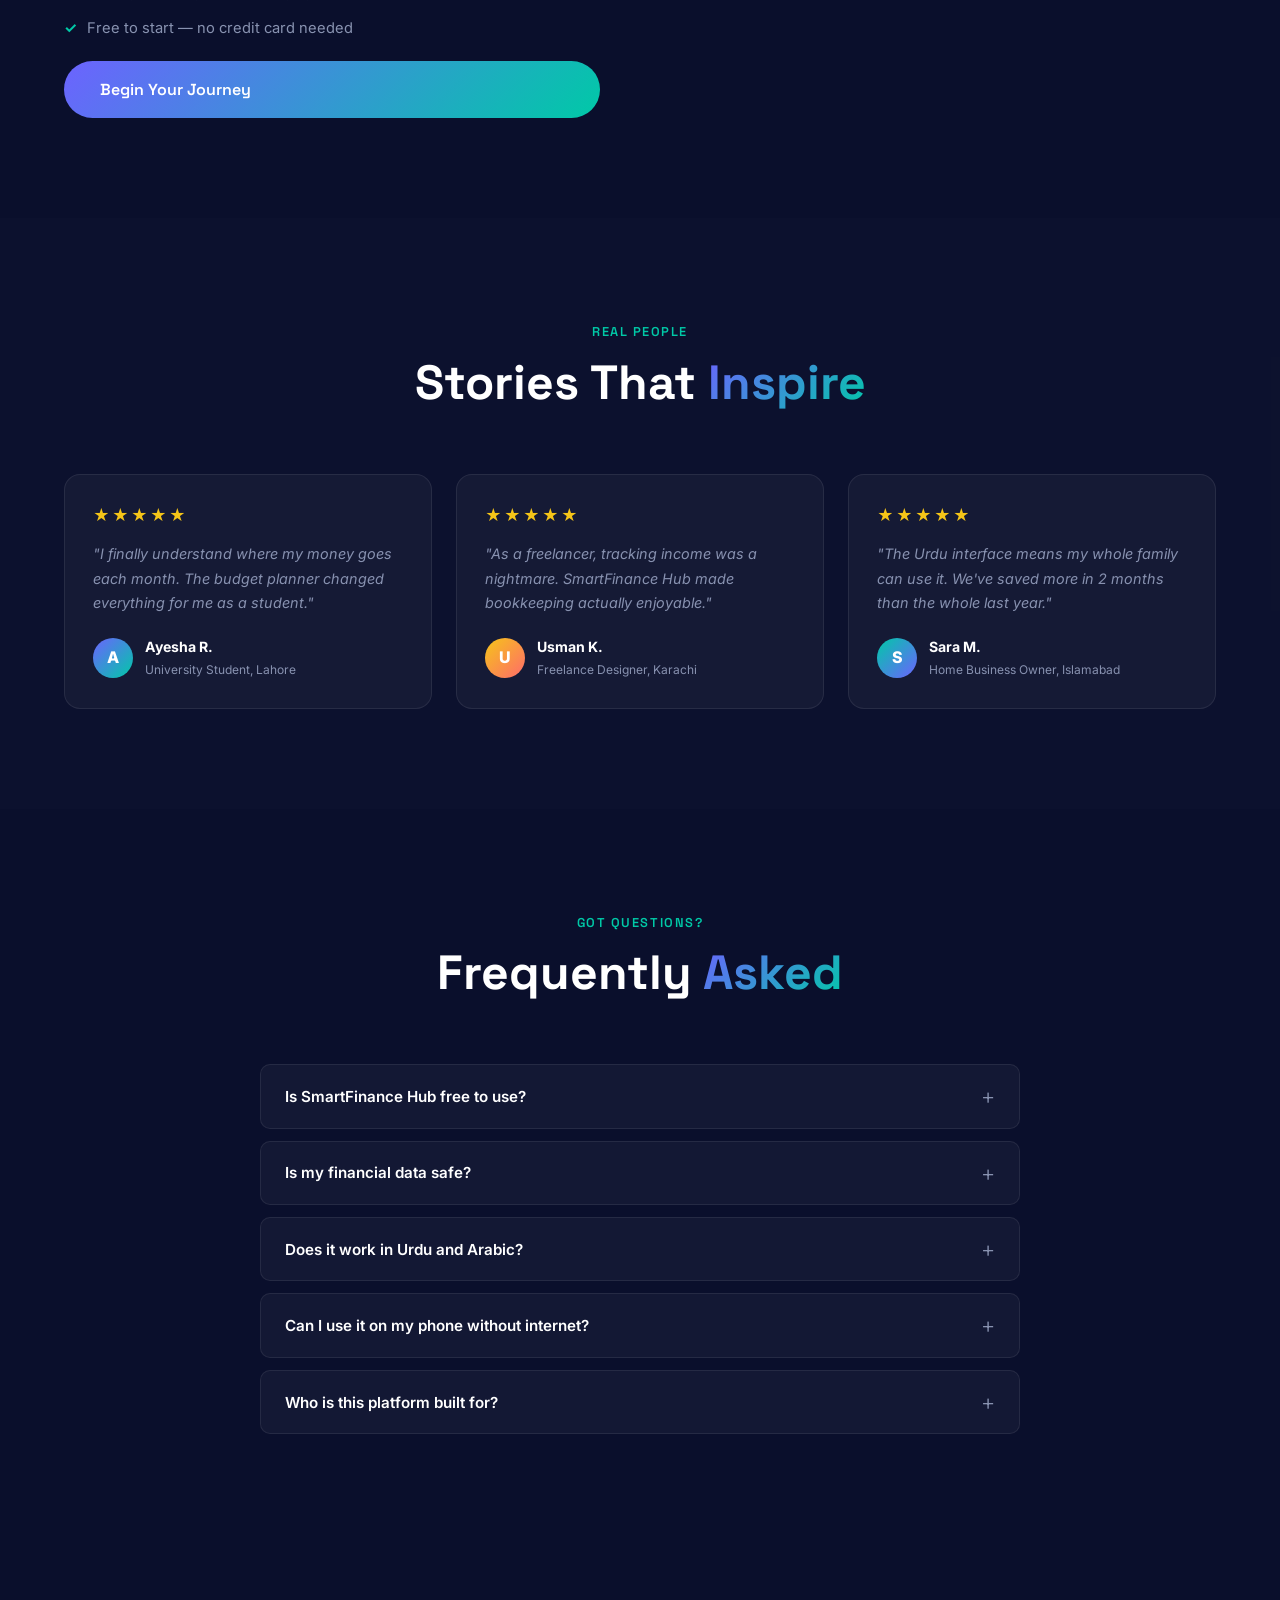
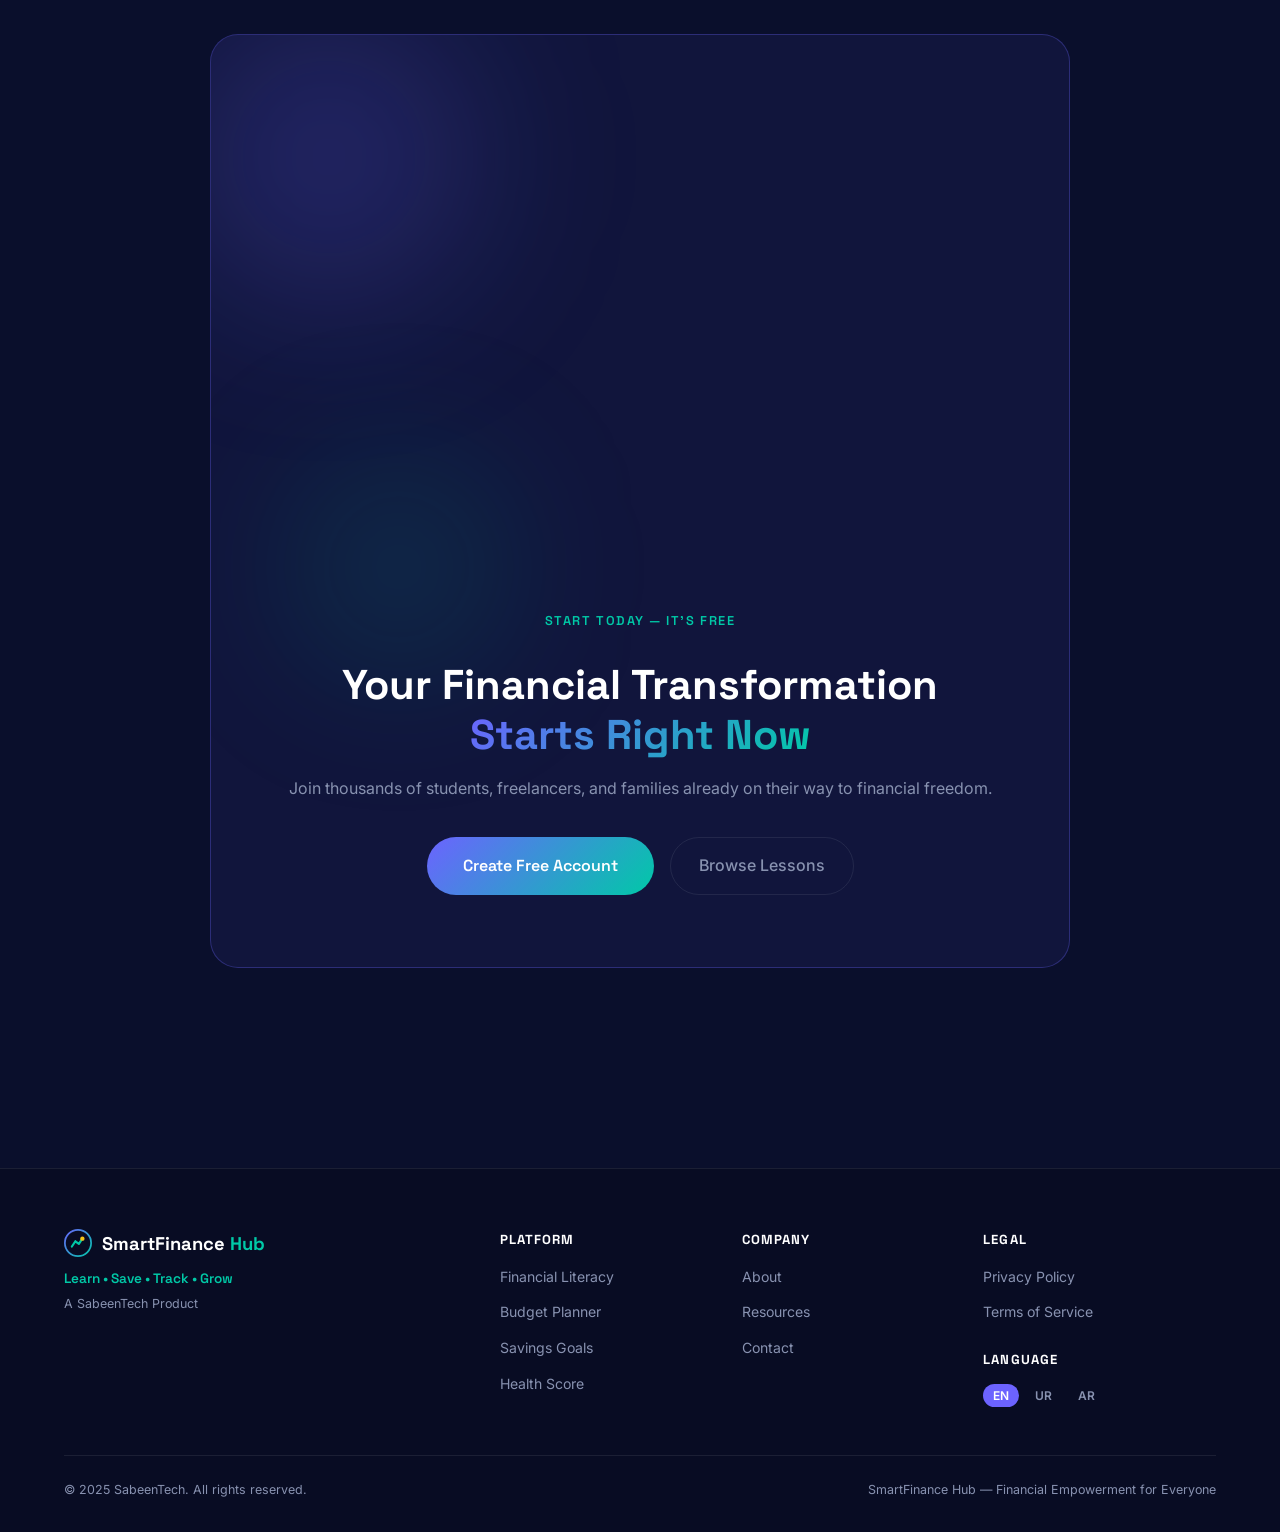
==== commit 295d4b11: "Update index.html" ====
--- a/index.html
+++ b/index.html
@@ -113,15 +113,7 @@
 
     <div class="hero-right reveal">
       <div class="hero-3d-scene">
-         <!-- Learn Card -->
-        <div class="card-3d card-learn float-1" style="animation-delay:1s">
-          <div class="learn-icon">📚</div>
-          <div class="mini-goal">Today's Lesson</div>
-          <div class="mini-label">Compound Interest Basics</div>
-          <div class="learn-progress">
-            <div class="learn-bar" style="width:45%"></div>
-          </div>
-        </div>
+        
         
         <!-- Central Dashboard Card -->
         <div class="card-3d card-main float-1">
@@ -189,7 +181,7 @@
         <div class="orb orb-1"></div>
         <div class="orb orb-2"></div>
         <div class="orb orb-3"></div>
-        <div class="orb orb-4"></div>
+       
       </div>
     </div>
   </div>
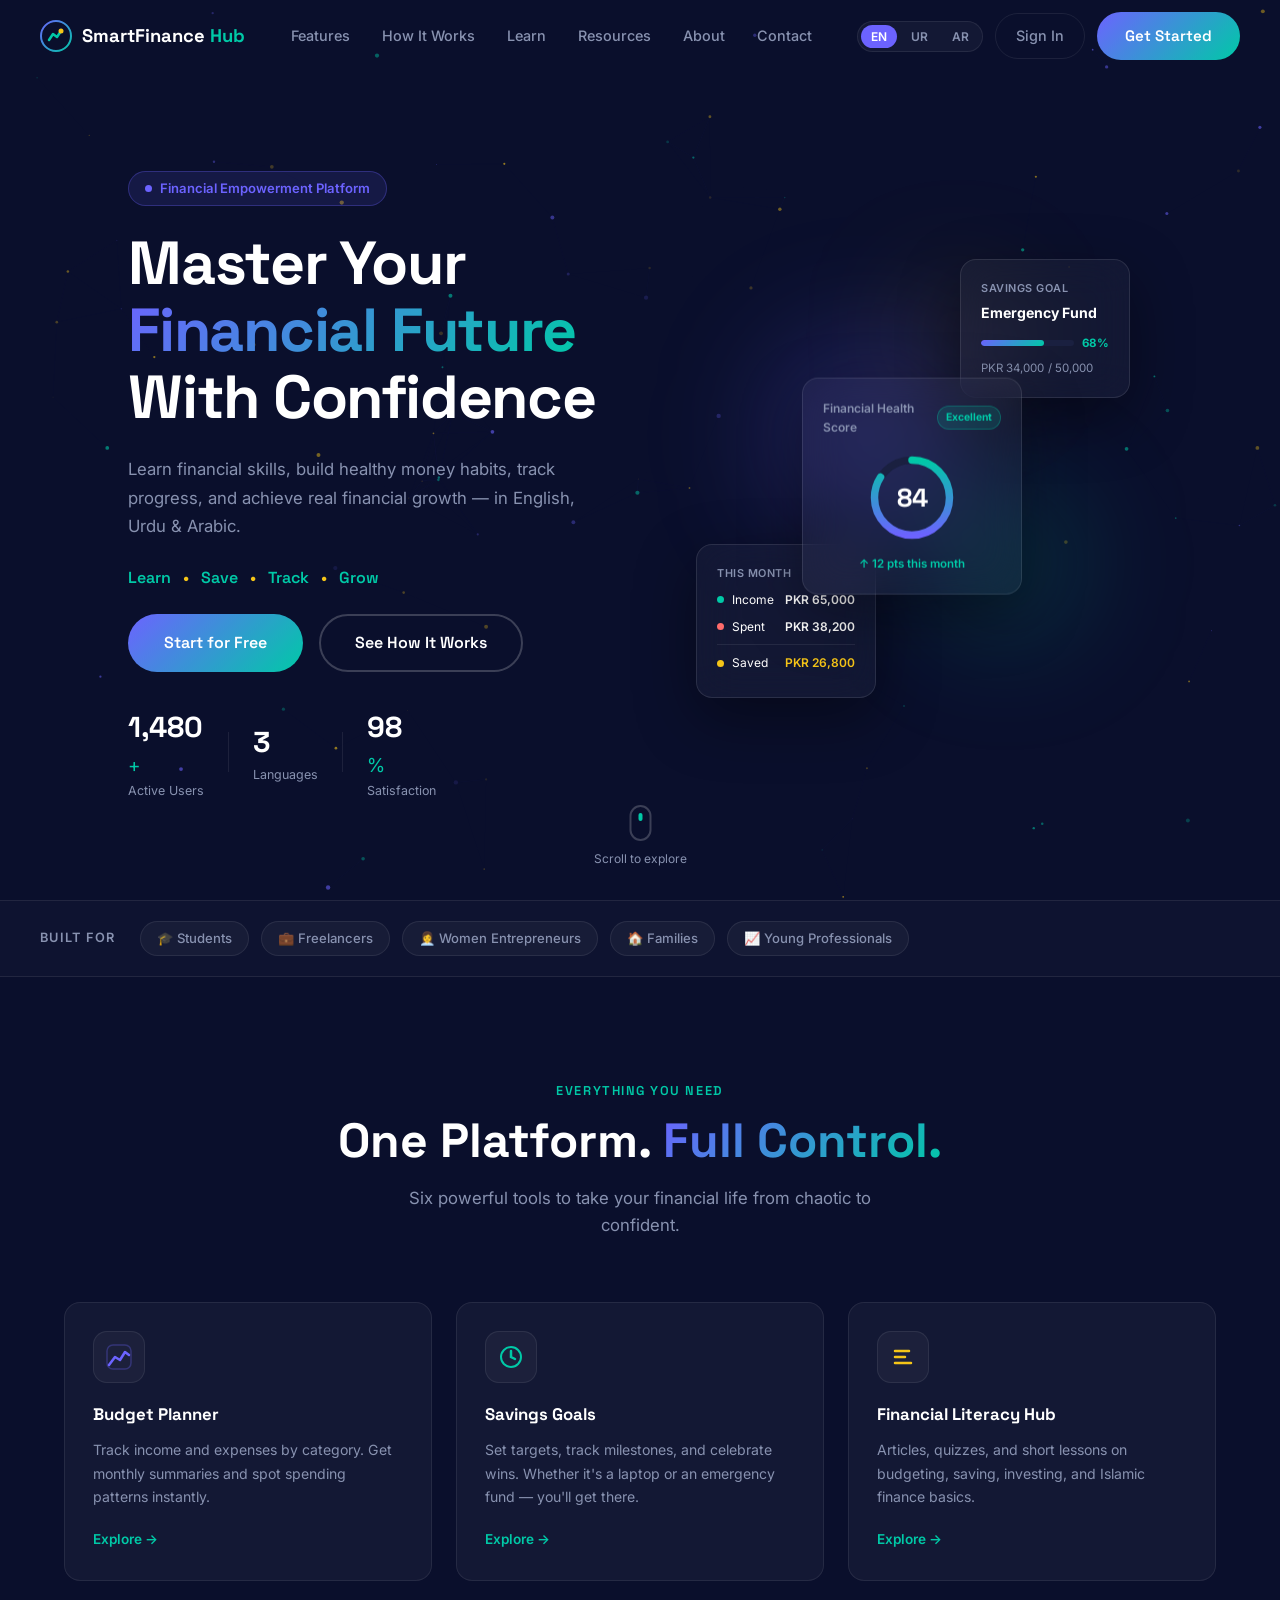
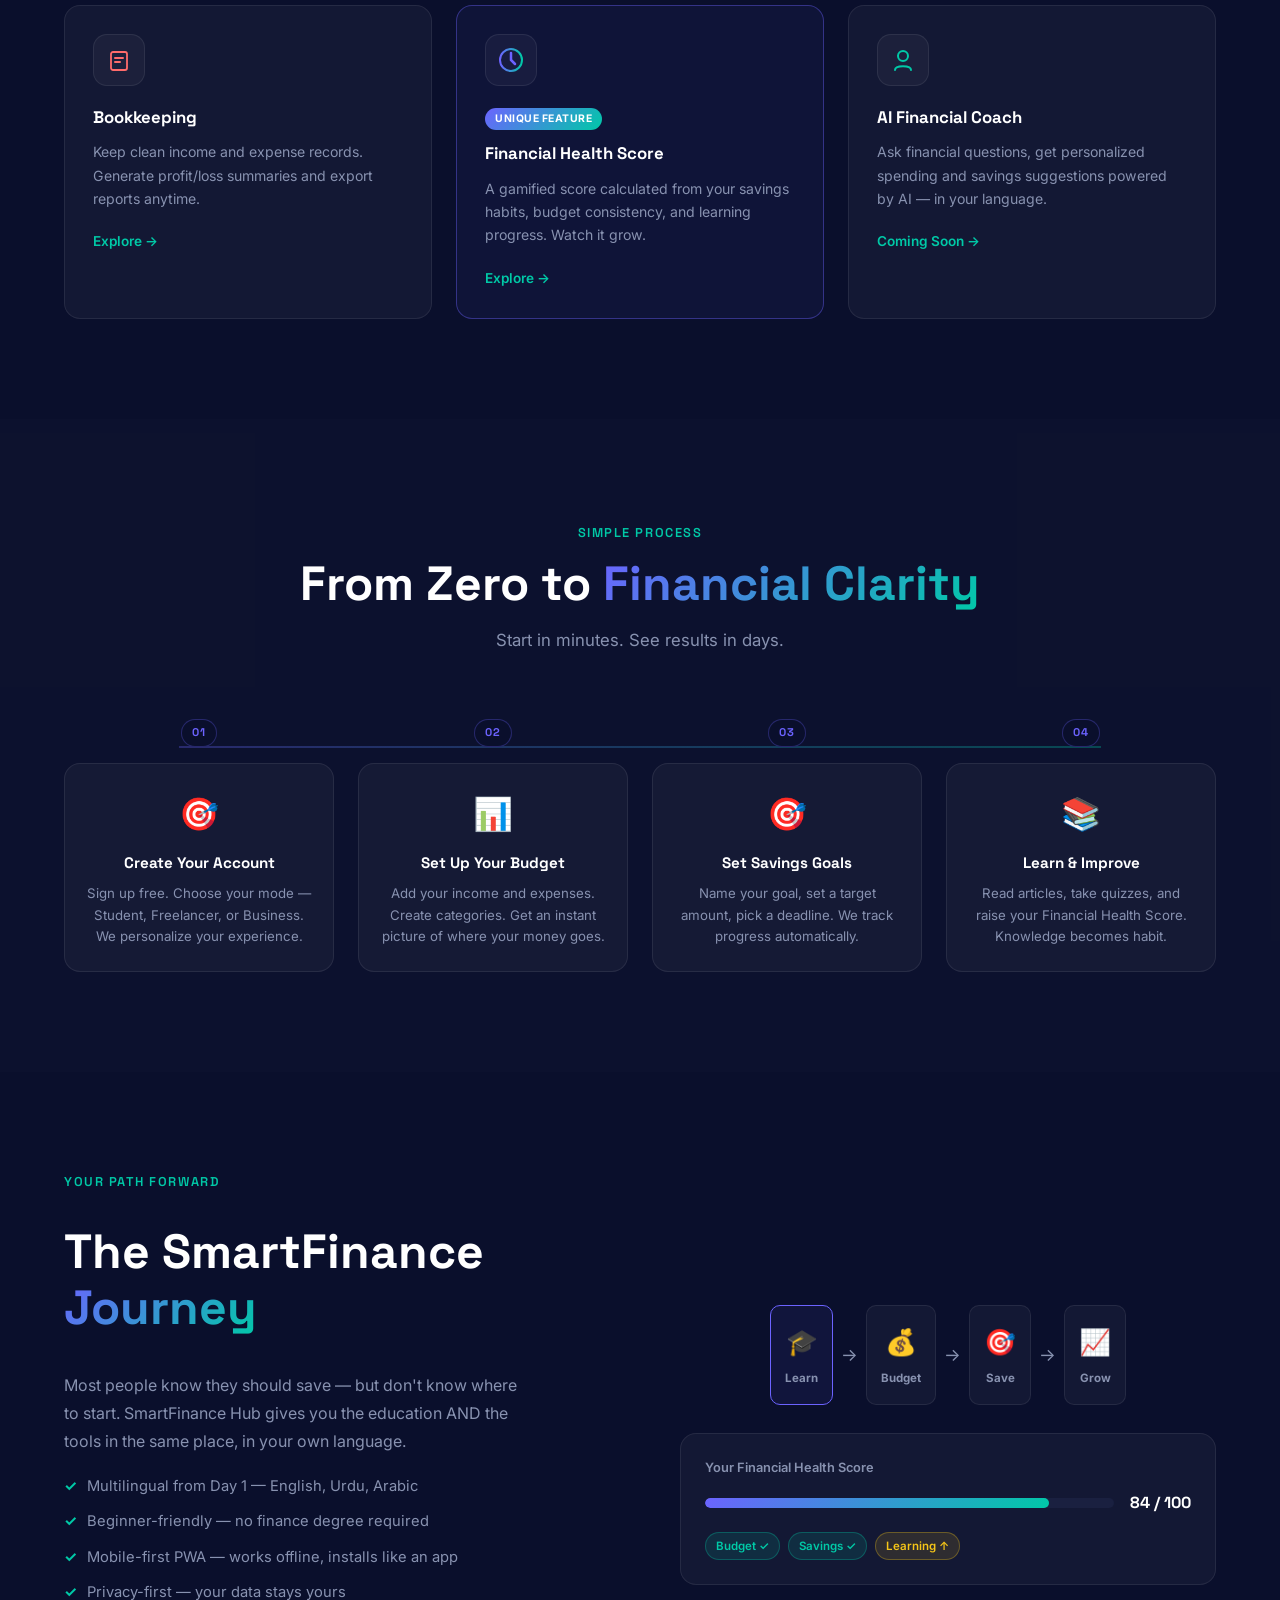
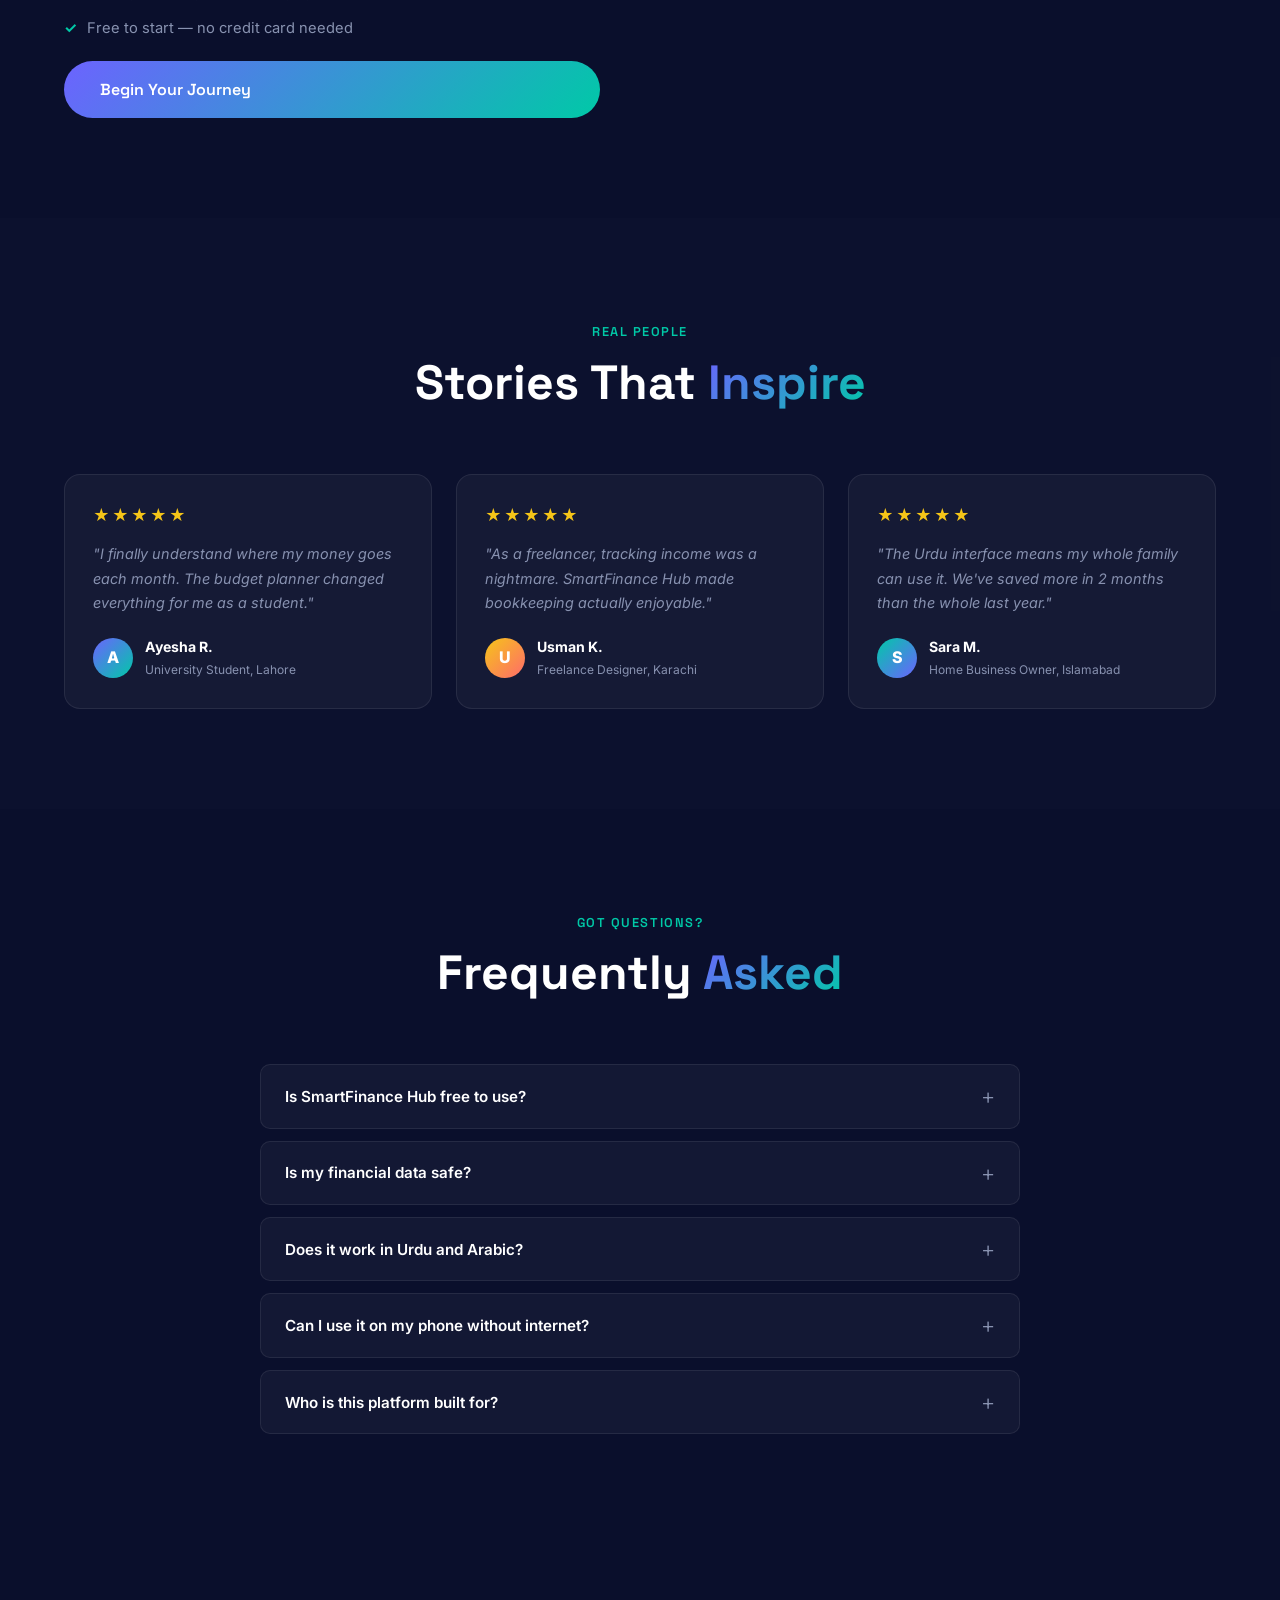
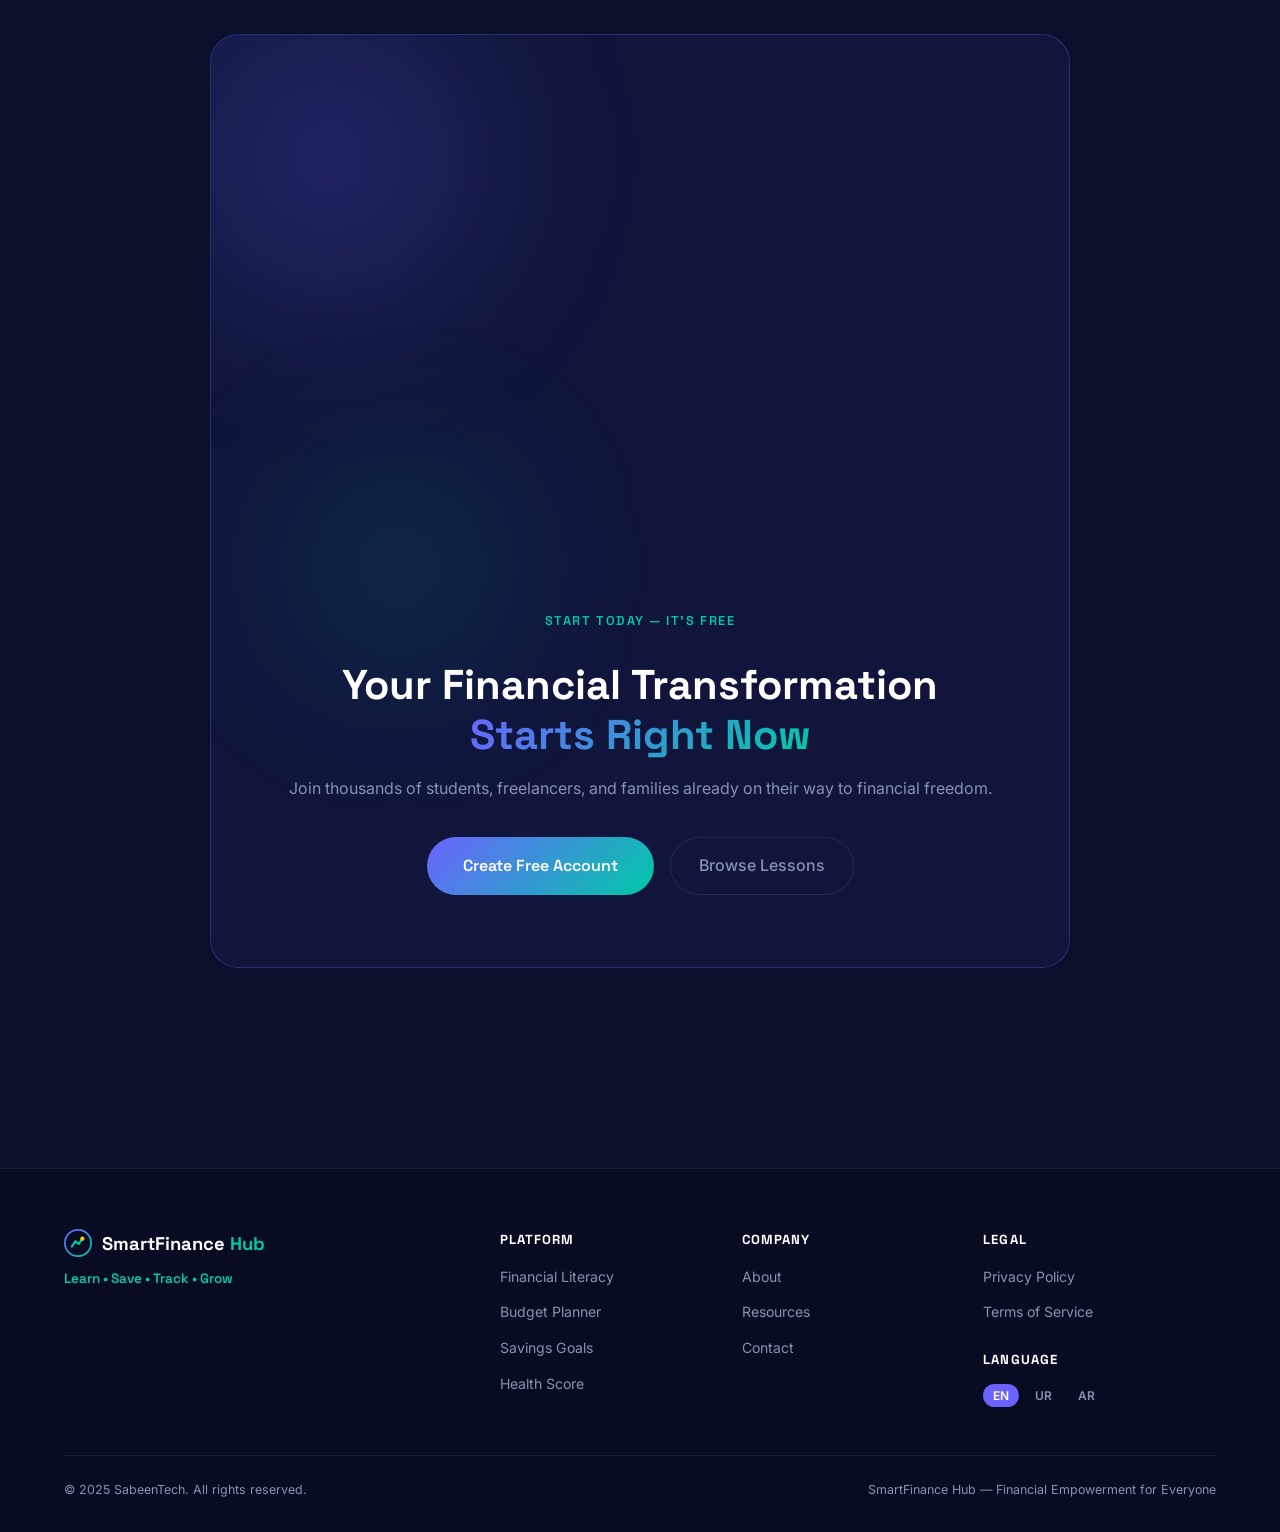
==== commit 1ac6836d: "Update index.html" ====
--- a/index.html
+++ b/index.html
@@ -95,7 +95,7 @@
       </div>
       <div class="hero-stats reveal">
         <div class="stat">
-          <span class="stat-num" data-target="15000">0</span><span class="stat-plus">+</span>
+          <span class="stat-num" data-target="1480">0</span><span class="stat-plus">+</span>
           <span class="stat-label">Active Users</span>
         </div>
         <div class="stat-divider"></div>
@@ -554,7 +554,6 @@
           <span class="logo-text">SmartFinance<span class="logo-accent"> Hub</span></span>
         </a>
         <p class="footer-tagline">Learn • Save • Track • Grow</p>
-        <p class="footer-brand-sub">A SabeenTech Product</p>
       </div>
 
       <div class="footer-links-group">
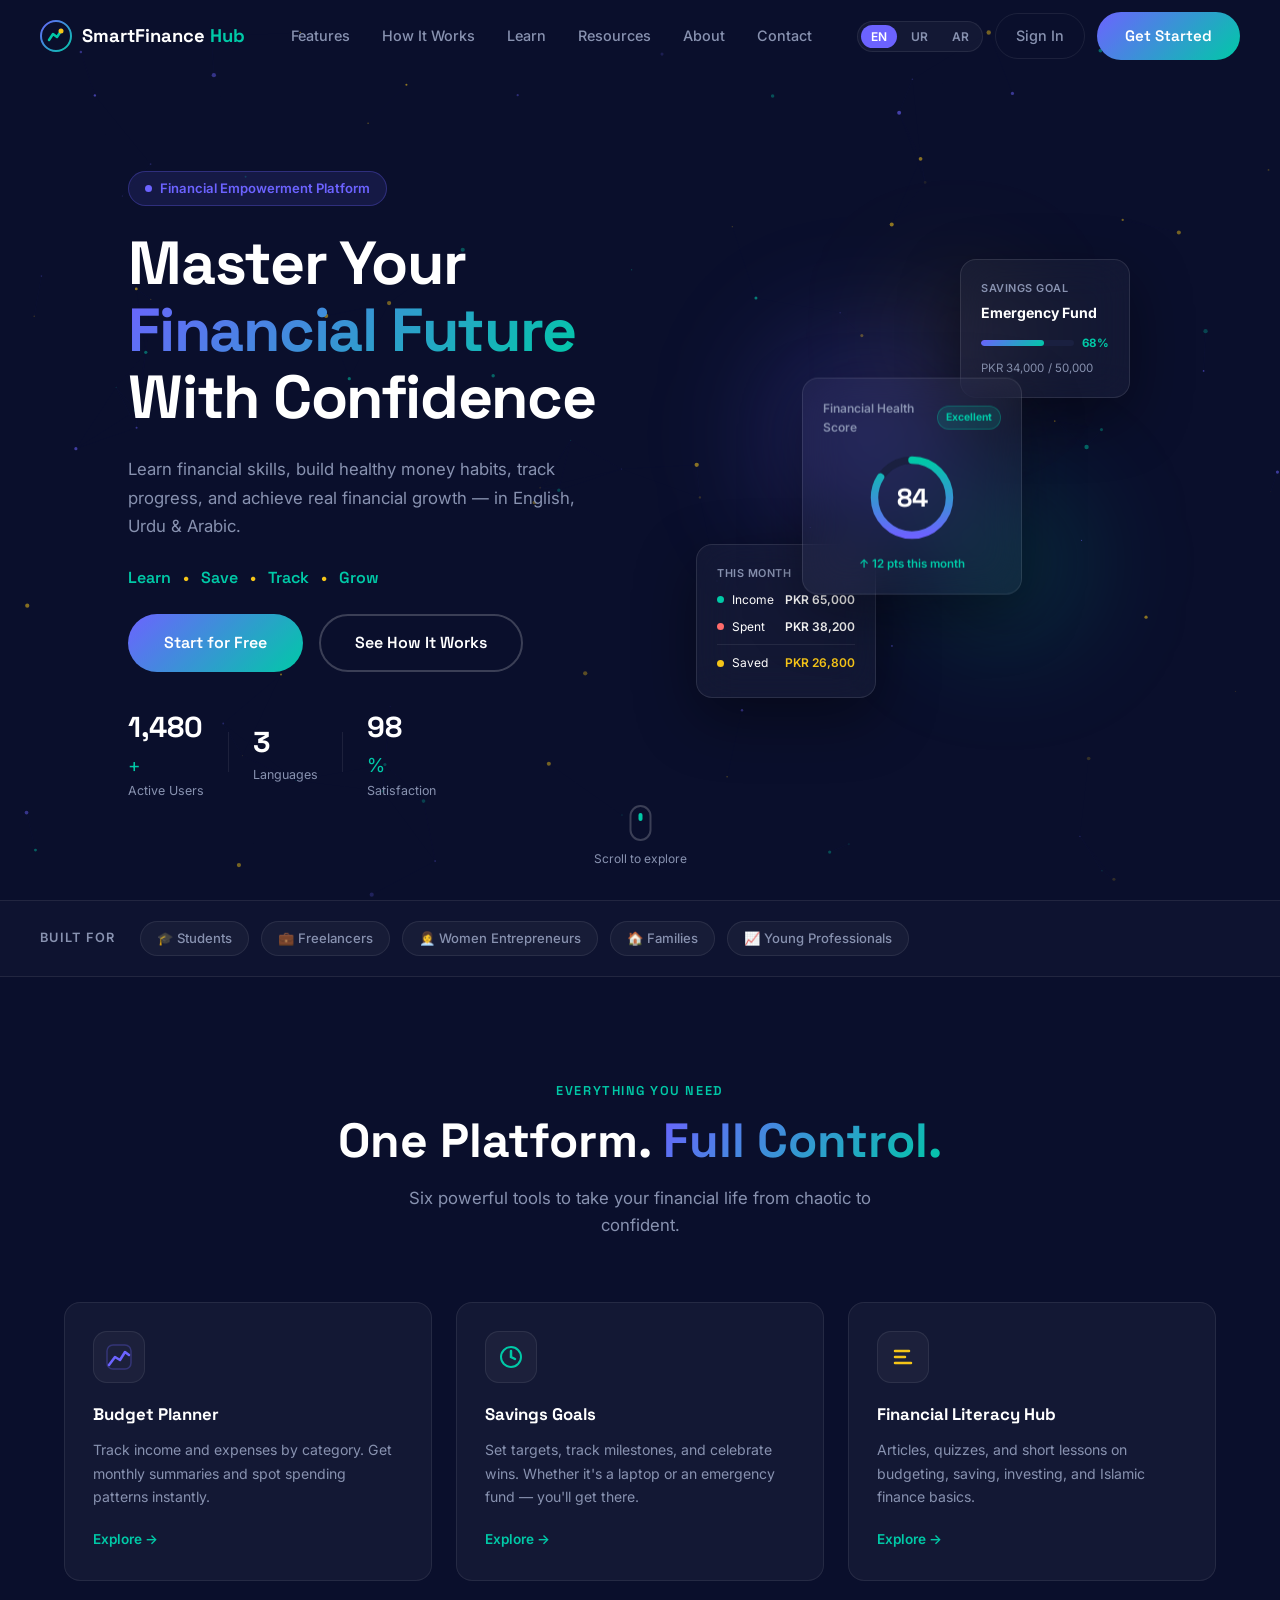
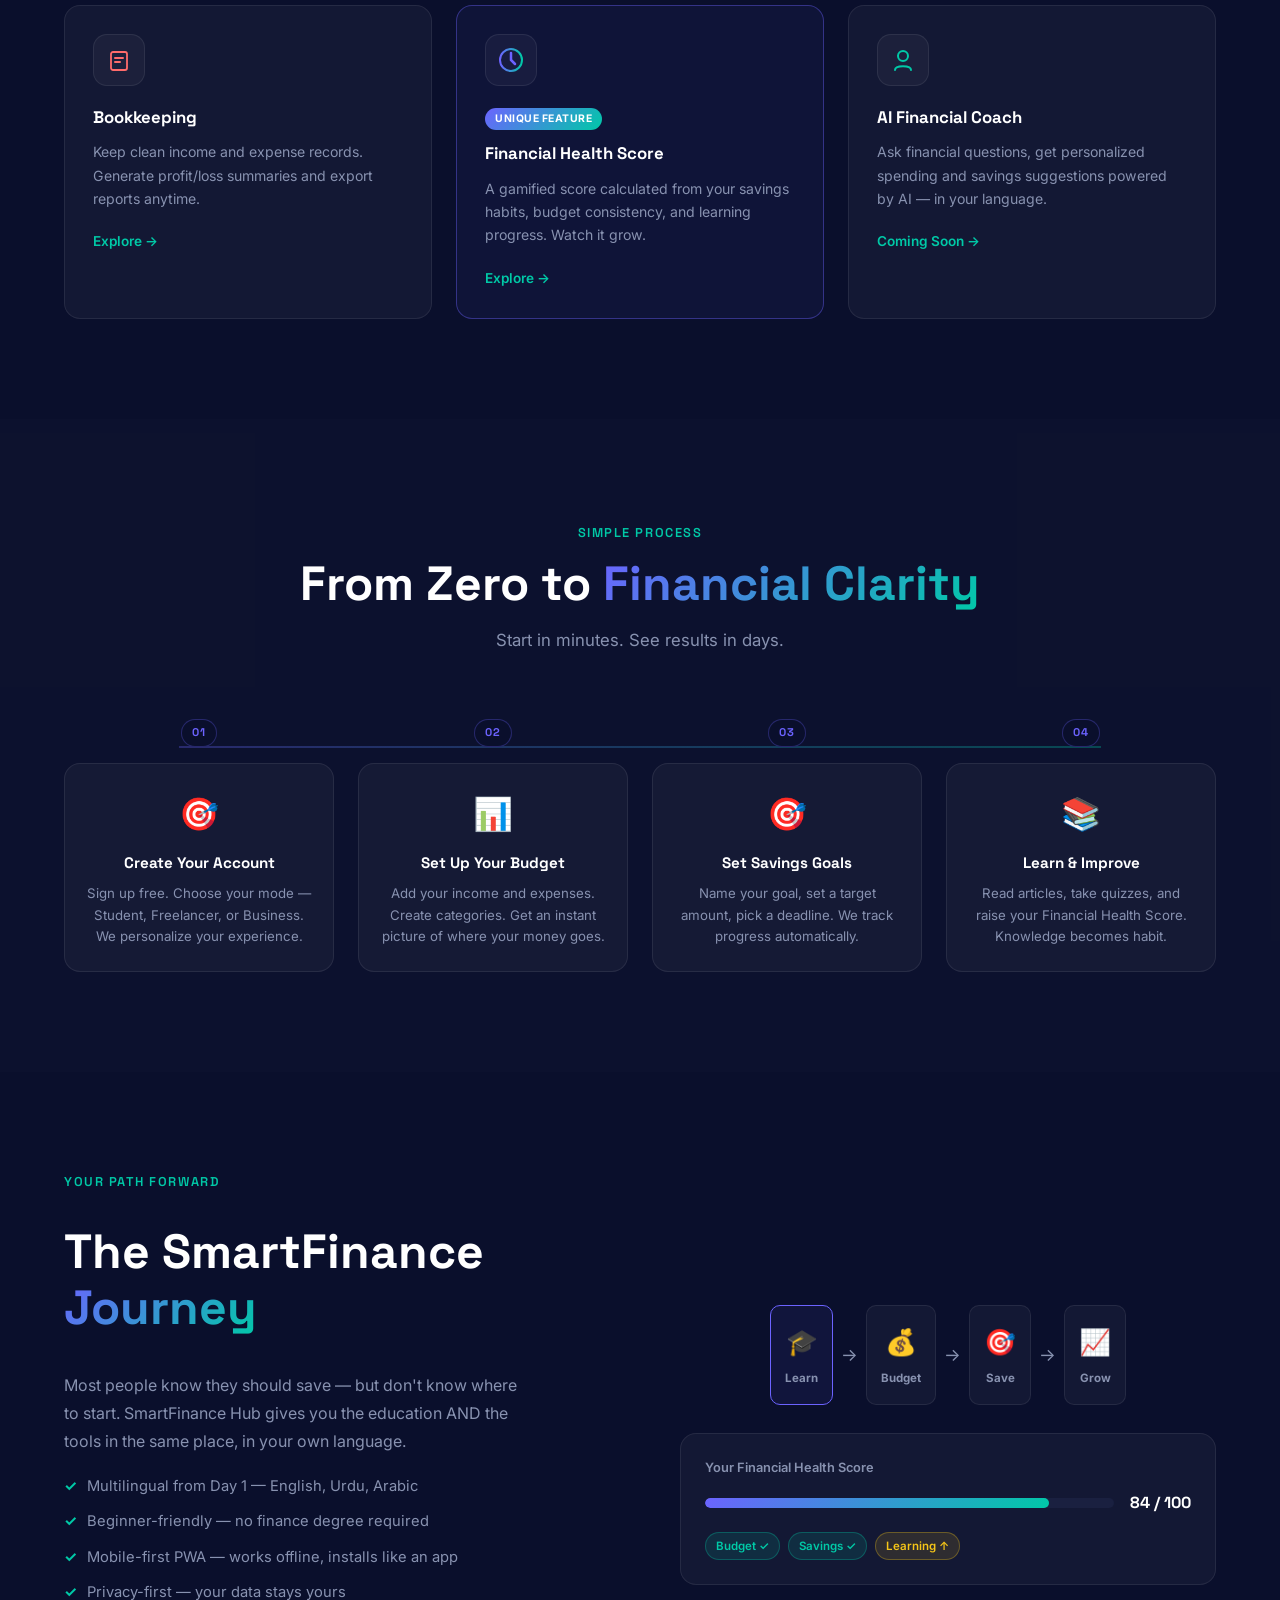
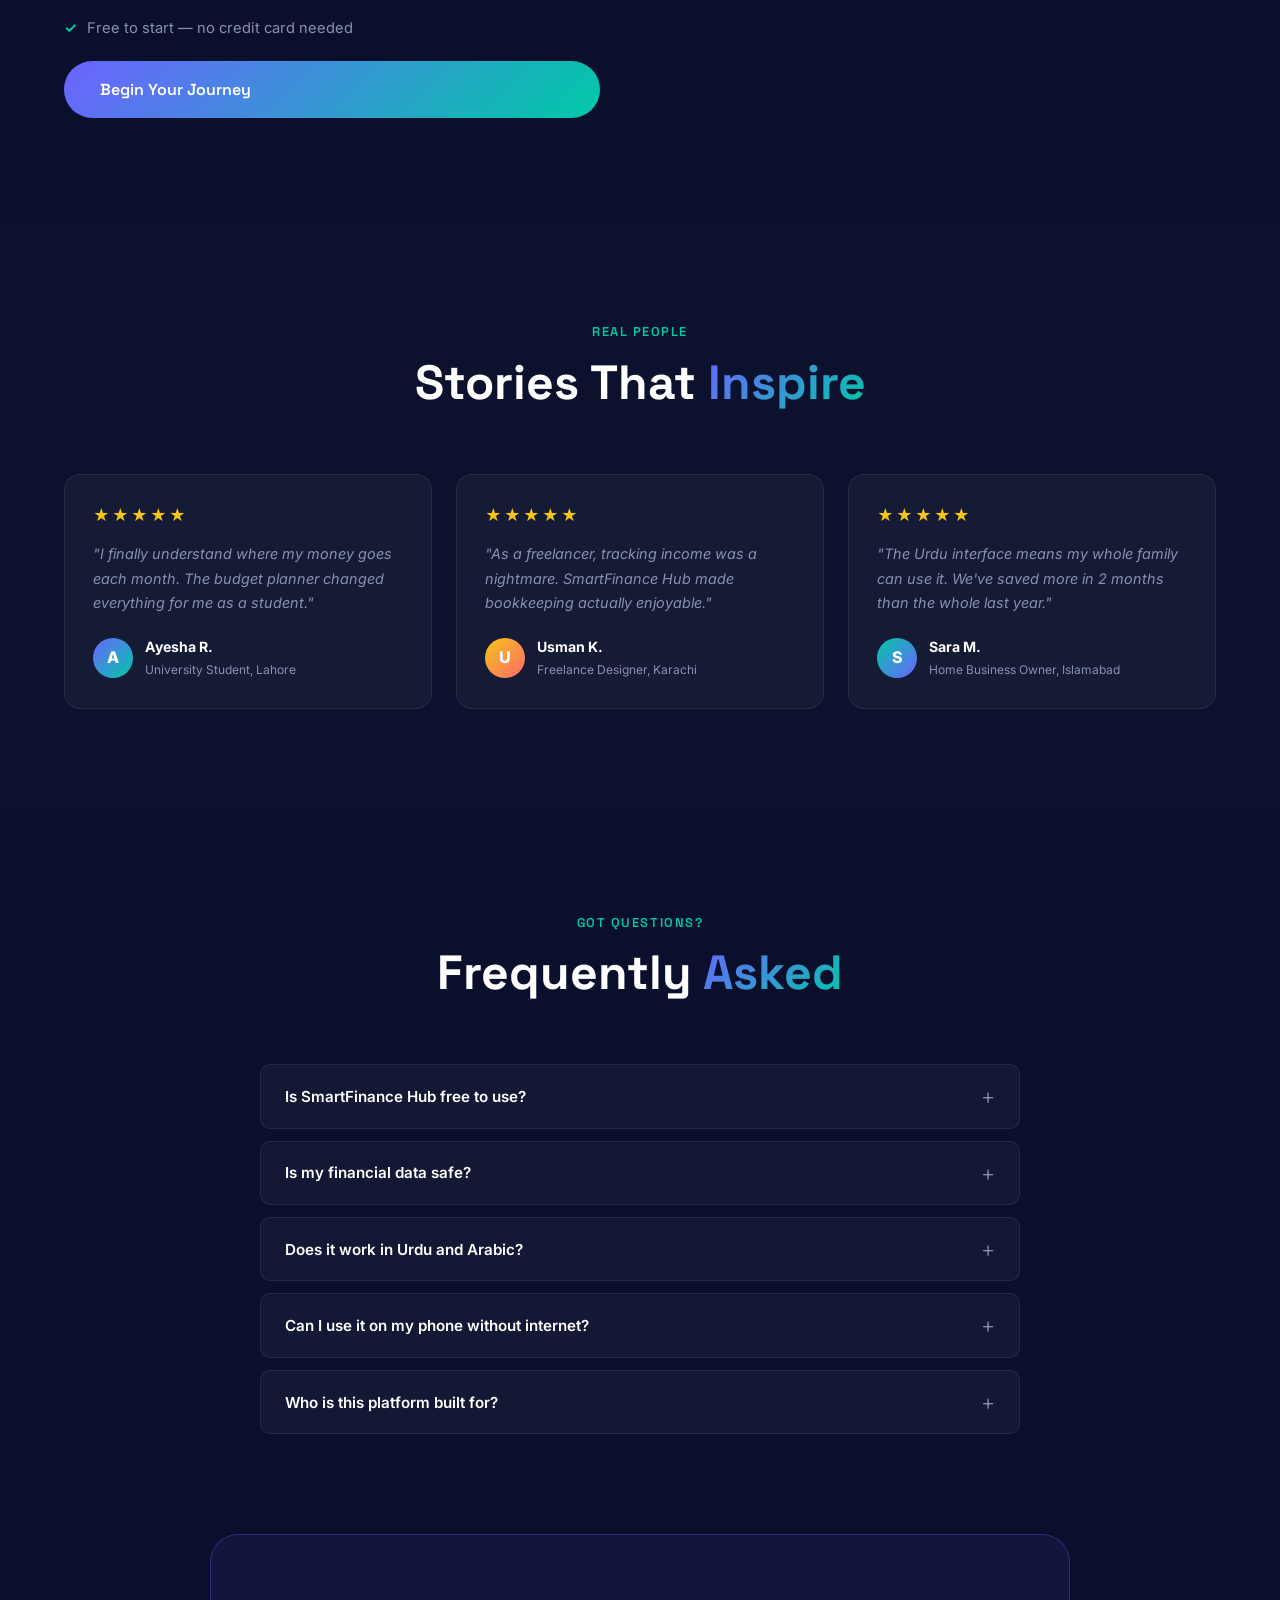
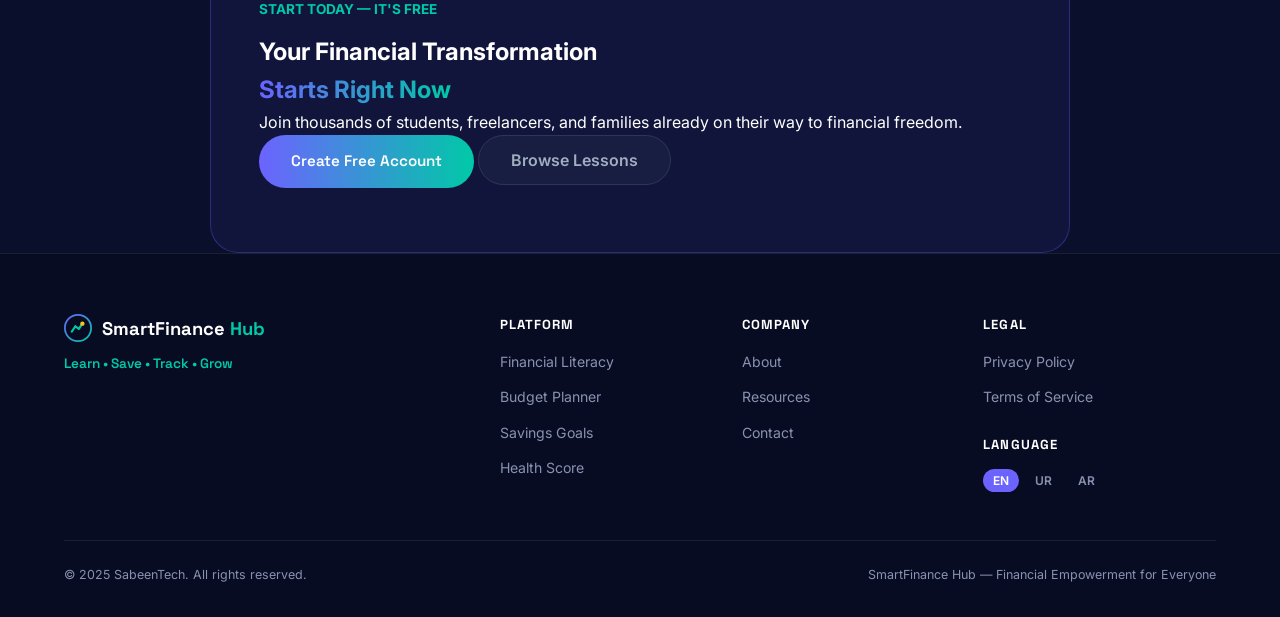
==== commit c92637ff: "Update index.html" ====
--- a/index.html
+++ b/index.html
@@ -520,16 +520,33 @@
      CTA SECTION
 ═══════════════════════════════════════════ -->
 <section class="cta-section">
-  <div class="section-container">
-    <div class="cta-card reveal">
-      <div class="cta-orb cta-orb-1"></div>
-      <div class="cta-orb cta-orb-2"></div>
-      <div class="section-eyebrow" style="color:#00C9A7">Start Today — It's Free</div>
-      <h2 class="cta-title">Your Financial Transformation<br/><span class="gradient-text">Starts Right Now</span></h2>
-      <p class="cta-sub">Join thousands of students, freelancers, and families already on their way to financial freedom.</p>
+  <div class="cta-card">
+    <!-- Background Blur Orbs stay safely out of the flex flow -->
+    <div class="cta-orb cta-orb-1"></div>
+    <div class="cta-orb cta-orb-2"></div>
+
+    <!-- Content Wrapper for perfect vertical distribution -->
+    <div class="cta-content">
+      <span class="cta-tag" style="color: #00c9a7; font-size: 0.85rem; font-weight: 700; tracking-spacing: 0.05em; text-transform: uppercase; display: block; margin-bottom: 12px;">
+        Start Today — It's Free
+      </span>
+
+      <h2 class="cta-title" style="margin-top: 0;">
+        Your Financial Transformation <br>
+        <span style="background: linear-gradient(90deg, #6c63ff, #00c9a7); -webkit-background-clip: text; -webkit-text-fill-color: transparent;">Starts Right Now</span>
+      </h2>
+
+      <p class="cta-sub">
+        Join thousands of students, freelancers, and families already on their way to financial freedom.
+      </p>
+
       <div class="cta-actions">
-        <a href="auth/signup.html" class="btn-primary btn-lg">Create Free Account</a>
-        <a href="pages/learn.html" class="btn-ghost btn-lg">Browse Lessons</a>
+        <a href="#" class="btn-primary" style="background: linear-gradient(90deg, #6c63ff, #00c9a7); color: #fff; padding: 14px 32px; border-radius: 50px; font-weight: 600; text-decoration: none;">
+          Create Free Account
+        </a>
+        <a href="#" class="btn-secondary" style="border: 1px solid rgba(255,255,255,0.1); background: rgba(255,255,255,0.03); color: #a0aec0; padding: 14px 32px; border-radius: 50px; font-weight: 600; text-decoration: none;">
+          Browse Lessons
+        </a>
       </div>
     </div>
   </div>
--- a/css/style.css
+++ b/css/style.css
@@ -856,42 +856,36 @@
 }
 .faq-item.open .faq-answer { max-height: 200px; padding: 0 24px 20px; }
 
-/* ══════════════════════════════
-   CTA
-══════════════════════════════ */
-.cta-section { position: relative; z-index: 2; padding: 0 24px 100px; }
 .cta-card {
   max-width: 860px;
   margin: 0 auto;
   background: rgba(108,99,255,0.08);
   border: 1px solid rgba(108,99,255,0.3);
   border-radius: 28px;
-  padding: 72px 48px;
-  text-align: center;
+  
+  /* Cleaned up padding and added Flexbox for perfect vertical/horizontal centering */
+  padding: 64px 48px; 
+  display: flex;
+  flex-direction: column;
+  justify-content: center;
+  align-items: center;
+  
   position: relative;
   overflow: hidden;
 }
-.cta-orb {
-  position: absolute;
-  border-radius: 50%;
-  filter: blur(80px);
-  pointer-events: none;
-}
-.cta-orb-1 { width: 300px; height: 300px; background: rgba(108,99,255,0.2); top: -100px; left: -80px; }
-.cta-orb-2 { width: 200px; height: 200px; background: rgba(0,201,167,0.15); bottom: -60px; right: -40px; }
-.cta-title {
-  font-family: var(--font-main);
-  font-size: clamp(1.8rem,4vw,2.6rem);
-  font-weight: 800;
-  line-height: 1.2;
-  margin: 16px 0;
-}
-.cta-sub { color: var(--muted); font-size: 1rem; margin-bottom: 36px; }
-.cta-actions { display: flex; gap: 16px; justify-content: center; flex-wrap: wrap; }
-.cta-card > * { position: relative; z-index: 1; }
+
+/* 
+   FIX: Changed from "> *" to specifically target the content container. 
+   This stops absolute/relative conflicts with the background orbs.
+*/
+.cta-content { 
+  position: relative; 
+  z-index: 1; 
+  width: 100%;
+}
 
 /* ══════════════════════════════
-   FOOTER
+   FOOTER       
 ══════════════════════════════ */
 .footer {
   position: relative;
--- a/css/style.css
+++ b/css/style.css
@@ -856,42 +856,36 @@
 }
 .faq-item.open .faq-answer { max-height: 200px; padding: 0 24px 20px; }
 
-/* ══════════════════════════════
-   CTA
-══════════════════════════════ */
-.cta-section { position: relative; z-index: 2; padding: 0 24px 100px; }
 .cta-card {
   max-width: 860px;
   margin: 0 auto;
   background: rgba(108,99,255,0.08);
   border: 1px solid rgba(108,99,255,0.3);
   border-radius: 28px;
-  padding: 72px 48px;
-  text-align: center;
+  
+  /* Cleaned up padding and added Flexbox for perfect vertical/horizontal centering */
+  padding: 64px 48px; 
+  display: flex;
+  flex-direction: column;
+  justify-content: center;
+  align-items: center;
+  
   position: relative;
   overflow: hidden;
 }
-.cta-orb {
-  position: absolute;
-  border-radius: 50%;
-  filter: blur(80px);
-  pointer-events: none;
-}
-.cta-orb-1 { width: 300px; height: 300px; background: rgba(108,99,255,0.2); top: -100px; left: -80px; }
-.cta-orb-2 { width: 200px; height: 200px; background: rgba(0,201,167,0.15); bottom: -60px; right: -40px; }
-.cta-title {
-  font-family: var(--font-main);
-  font-size: clamp(1.8rem,4vw,2.6rem);
-  font-weight: 800;
-  line-height: 1.2;
-  margin: 16px 0;
-}
-.cta-sub { color: var(--muted); font-size: 1rem; margin-bottom: 36px; }
-.cta-actions { display: flex; gap: 16px; justify-content: center; flex-wrap: wrap; }
-.cta-card > * { position: relative; z-index: 1; }
+
+/* 
+   FIX: Changed from "> *" to specifically target the content container. 
+   This stops absolute/relative conflicts with the background orbs.
+*/
+.cta-content { 
+  position: relative; 
+  z-index: 1; 
+  width: 100%;
+}
 
 /* ══════════════════════════════
-   FOOTER
+   FOOTER       
 ══════════════════════════════ */
 .footer {
   position: relative;
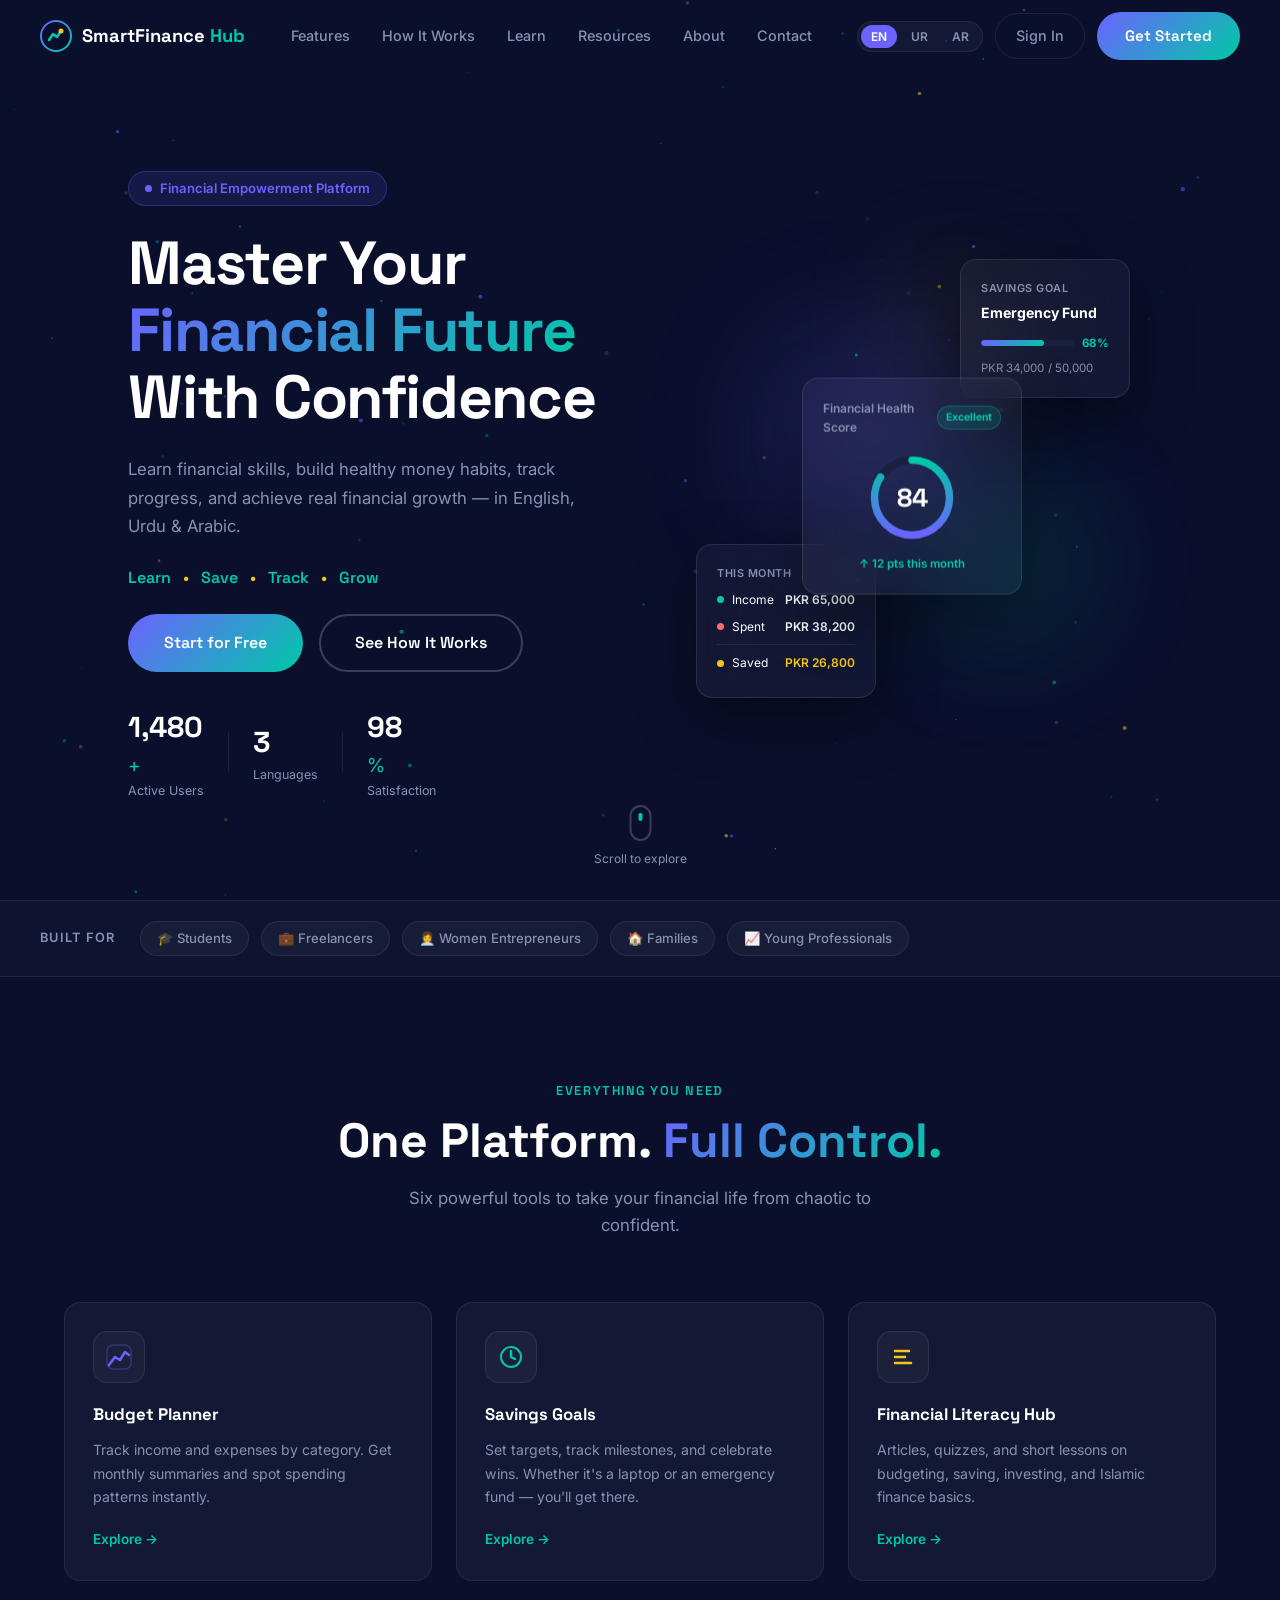
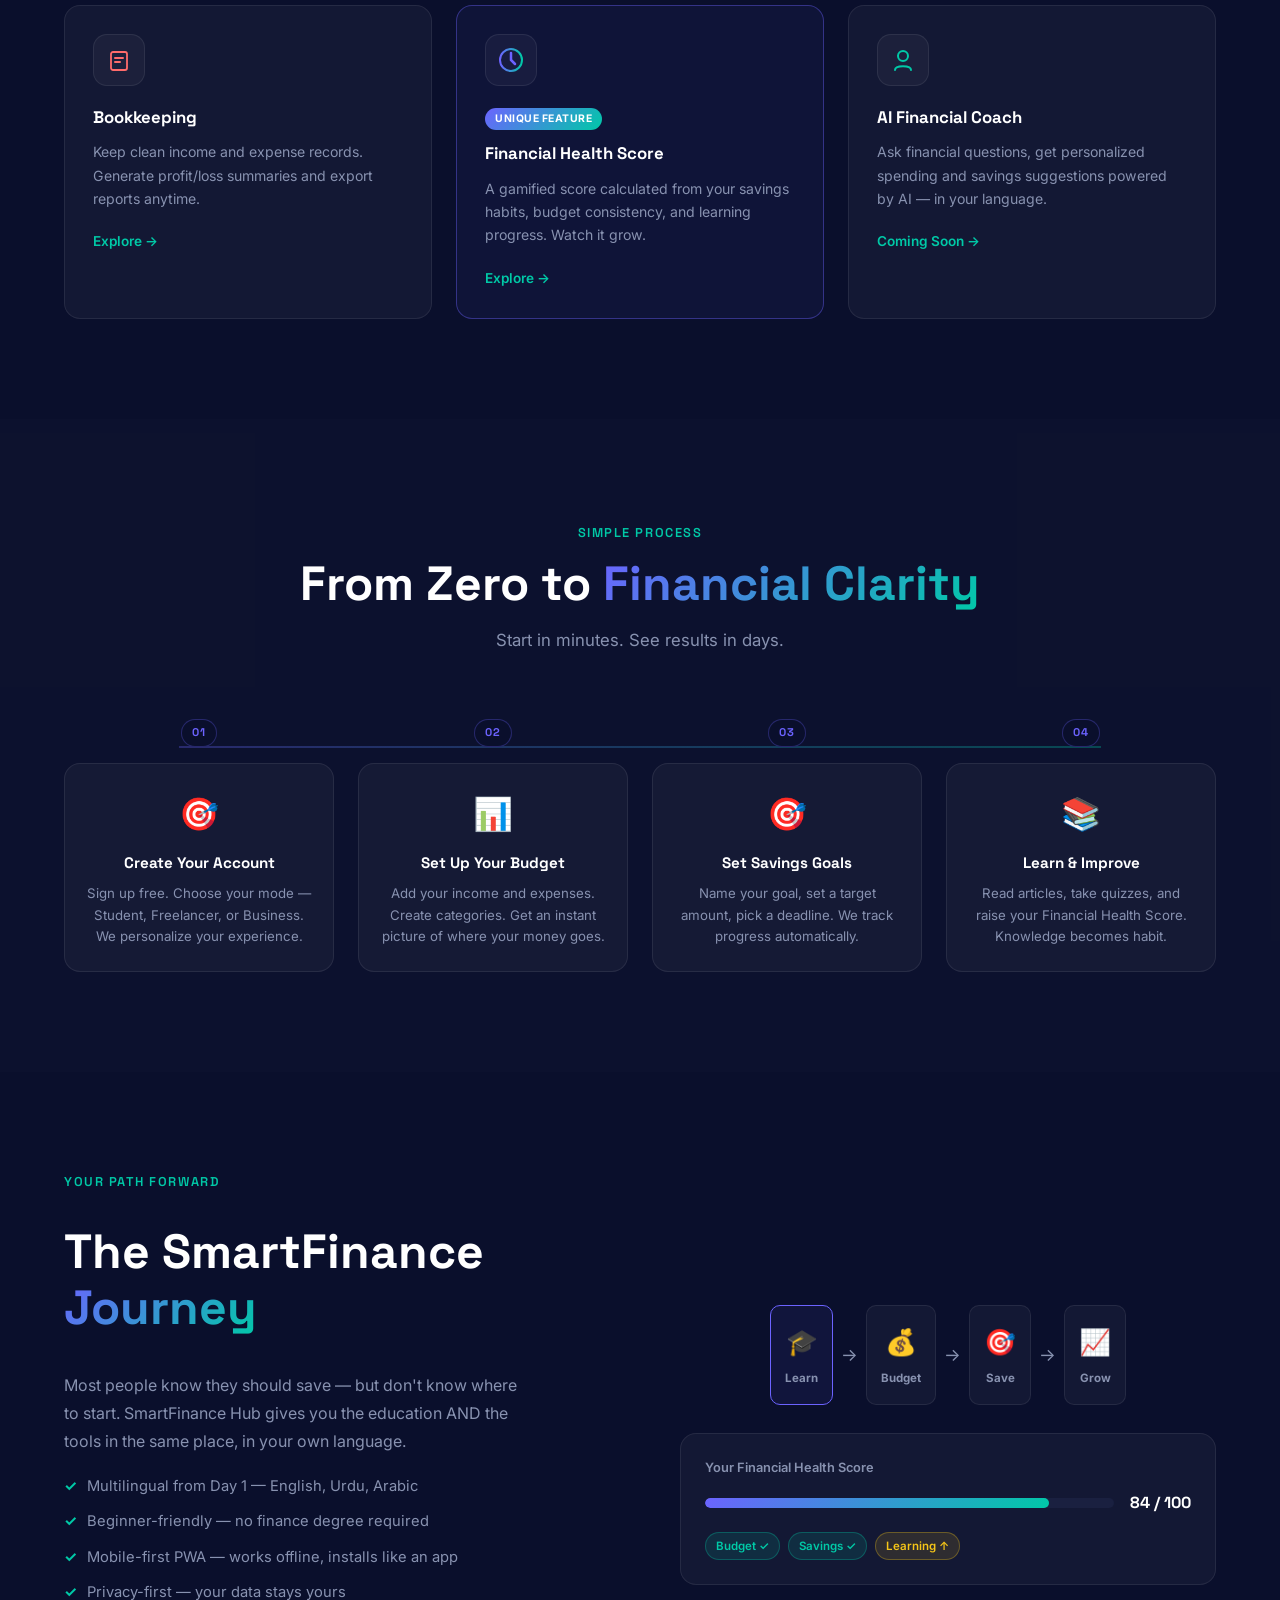
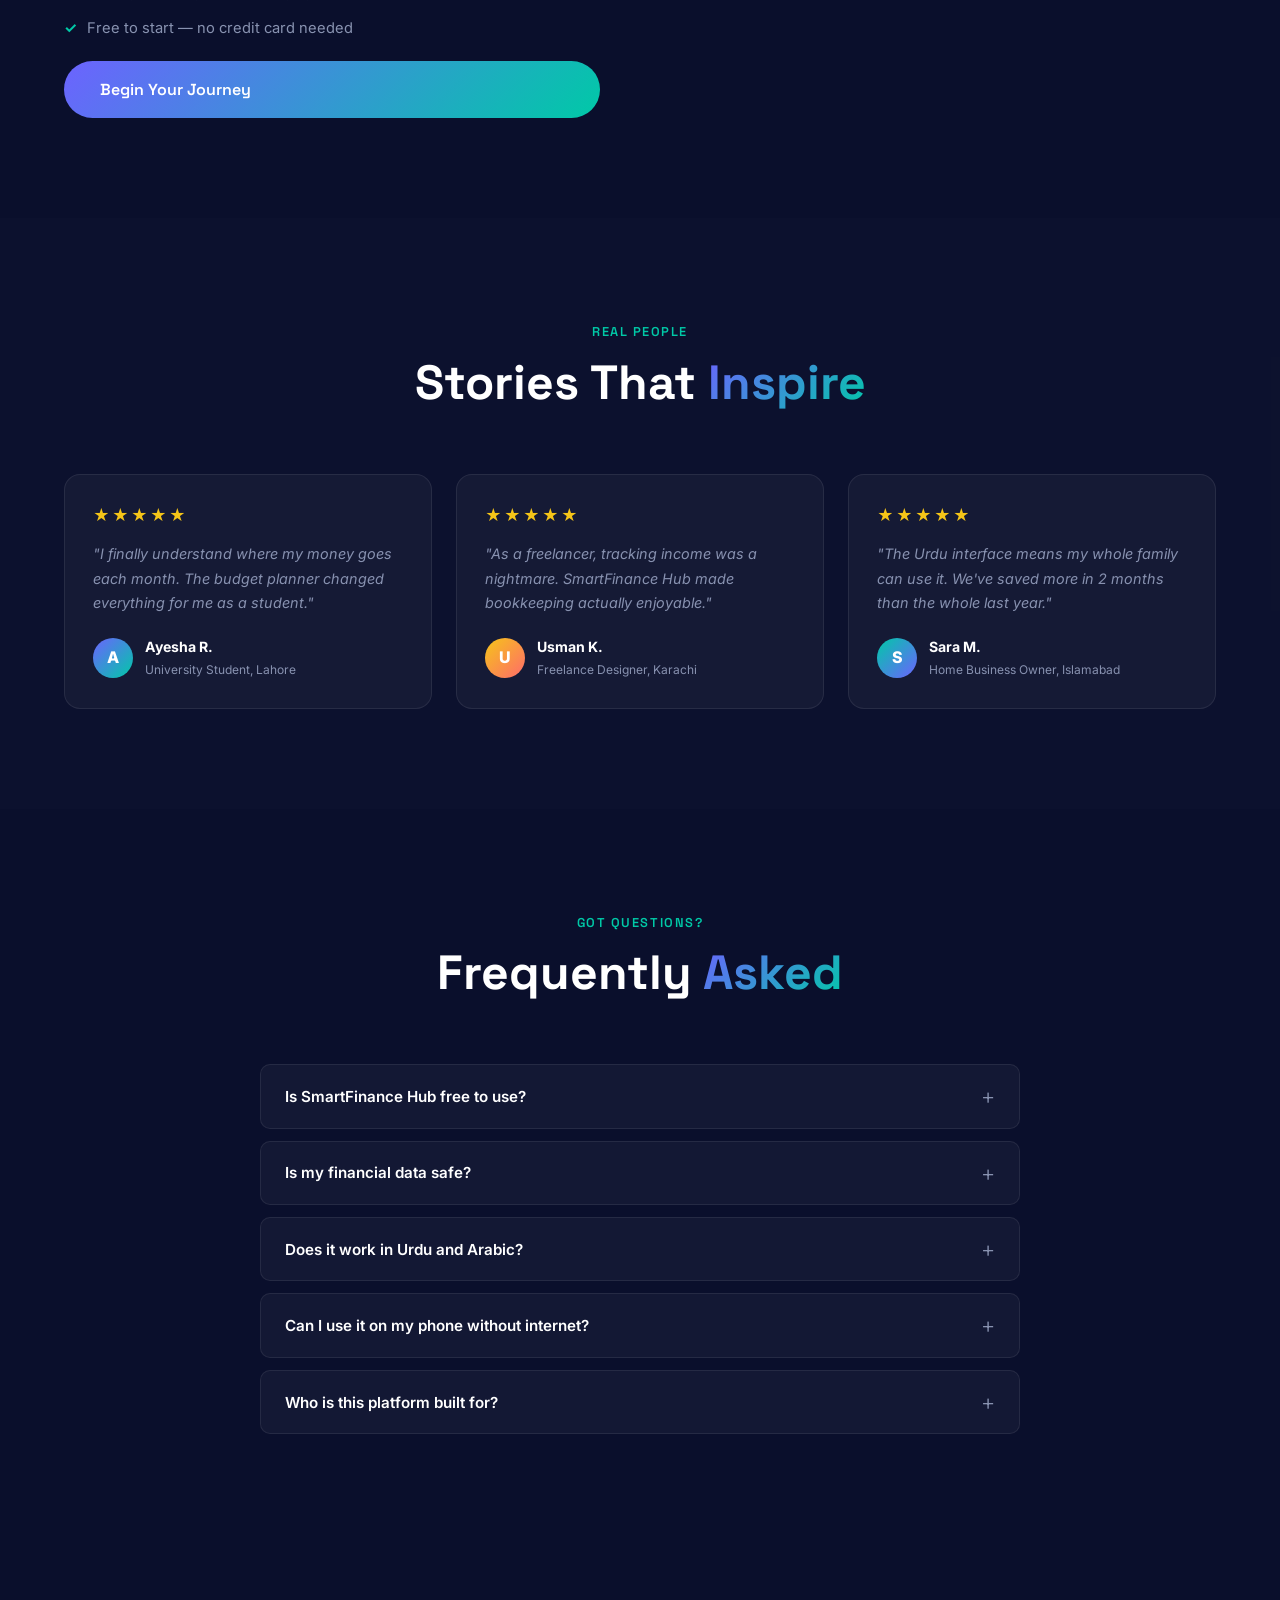
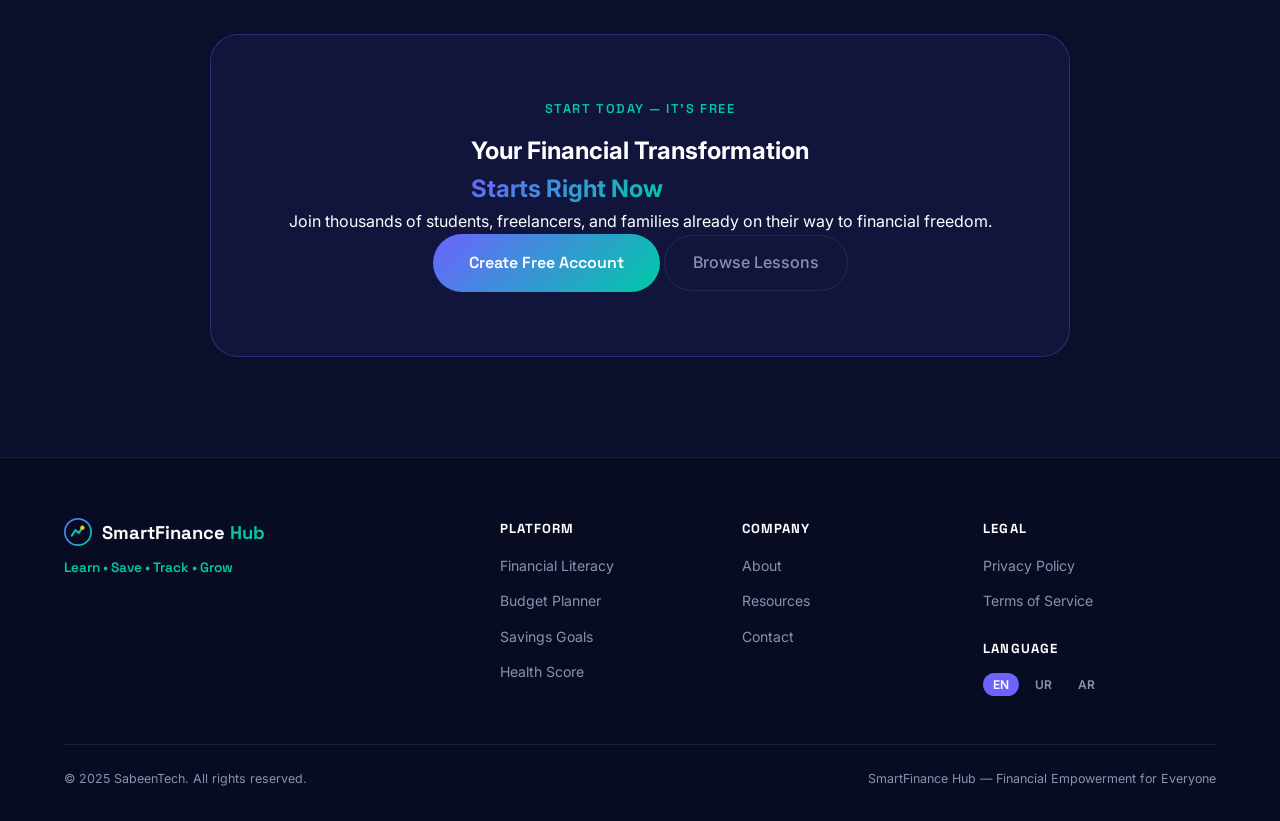
==== commit 55a0e81e: "Update index.html" ====
--- a/index.html
+++ b/index.html
@@ -520,38 +520,20 @@
      CTA SECTION
 ═══════════════════════════════════════════ -->
 <section class="cta-section">
-  <div class="cta-card">
-    <!-- Background Blur Orbs stay safely out of the flex flow -->
-    <div class="cta-orb cta-orb-1"></div>
-    <div class="cta-orb cta-orb-2"></div>
-
-    <!-- Content Wrapper for perfect vertical distribution -->
-    <div class="cta-content">
-      <span class="cta-tag" style="color: #00c9a7; font-size: 0.85rem; font-weight: 700; tracking-spacing: 0.05em; text-transform: uppercase; display: block; margin-bottom: 12px;">
-        Start Today — It's Free
-      </span>
-
-      <h2 class="cta-title" style="margin-top: 0;">
-        Your Financial Transformation <br>
-        <span style="background: linear-gradient(90deg, #6c63ff, #00c9a7); -webkit-background-clip: text; -webkit-text-fill-color: transparent;">Starts Right Now</span>
-      </h2>
-
-      <p class="cta-sub">
-        Join thousands of students, freelancers, and families already on their way to financial freedom.
-      </p>
-
+  <div class="section-container">
+    <div class="cta-card reveal">
+      <div class="cta-orb cta-orb-1"></div>
+      <div class="cta-orb cta-orb-2"></div>
+      <div class="section-eyebrow" style="color:#00C9A7">Start Today — It's Free</div>
+      <h2 class="cta-title">Your Financial Transformation<br/><span class="gradient-text">Starts Right Now</span></h2>
+      <p class="cta-sub">Join thousands of students, freelancers, and families already on their way to financial freedom.</p>
       <div class="cta-actions">
-        <a href="#" class="btn-primary" style="background: linear-gradient(90deg, #6c63ff, #00c9a7); color: #fff; padding: 14px 32px; border-radius: 50px; font-weight: 600; text-decoration: none;">
-          Create Free Account
-        </a>
-        <a href="#" class="btn-secondary" style="border: 1px solid rgba(255,255,255,0.1); background: rgba(255,255,255,0.03); color: #a0aec0; padding: 14px 32px; border-radius: 50px; font-weight: 600; text-decoration: none;">
-          Browse Lessons
-        </a>
-      </div>
-    </div>
-  </div>
-</section>
-
+        <a href="auth/signup.html" class="btn-primary btn-lg">Create Free Account</a>
+        <a href="pages/learn.html" class="btn-ghost btn-lg">Browse Lessons</a>
+      </div>
+    </div>
+  </div>
+</section>                          
 <!-- ═══════════════════════════════════════════
      FOOTER
 ═══════════════════════════════════════════ -->
